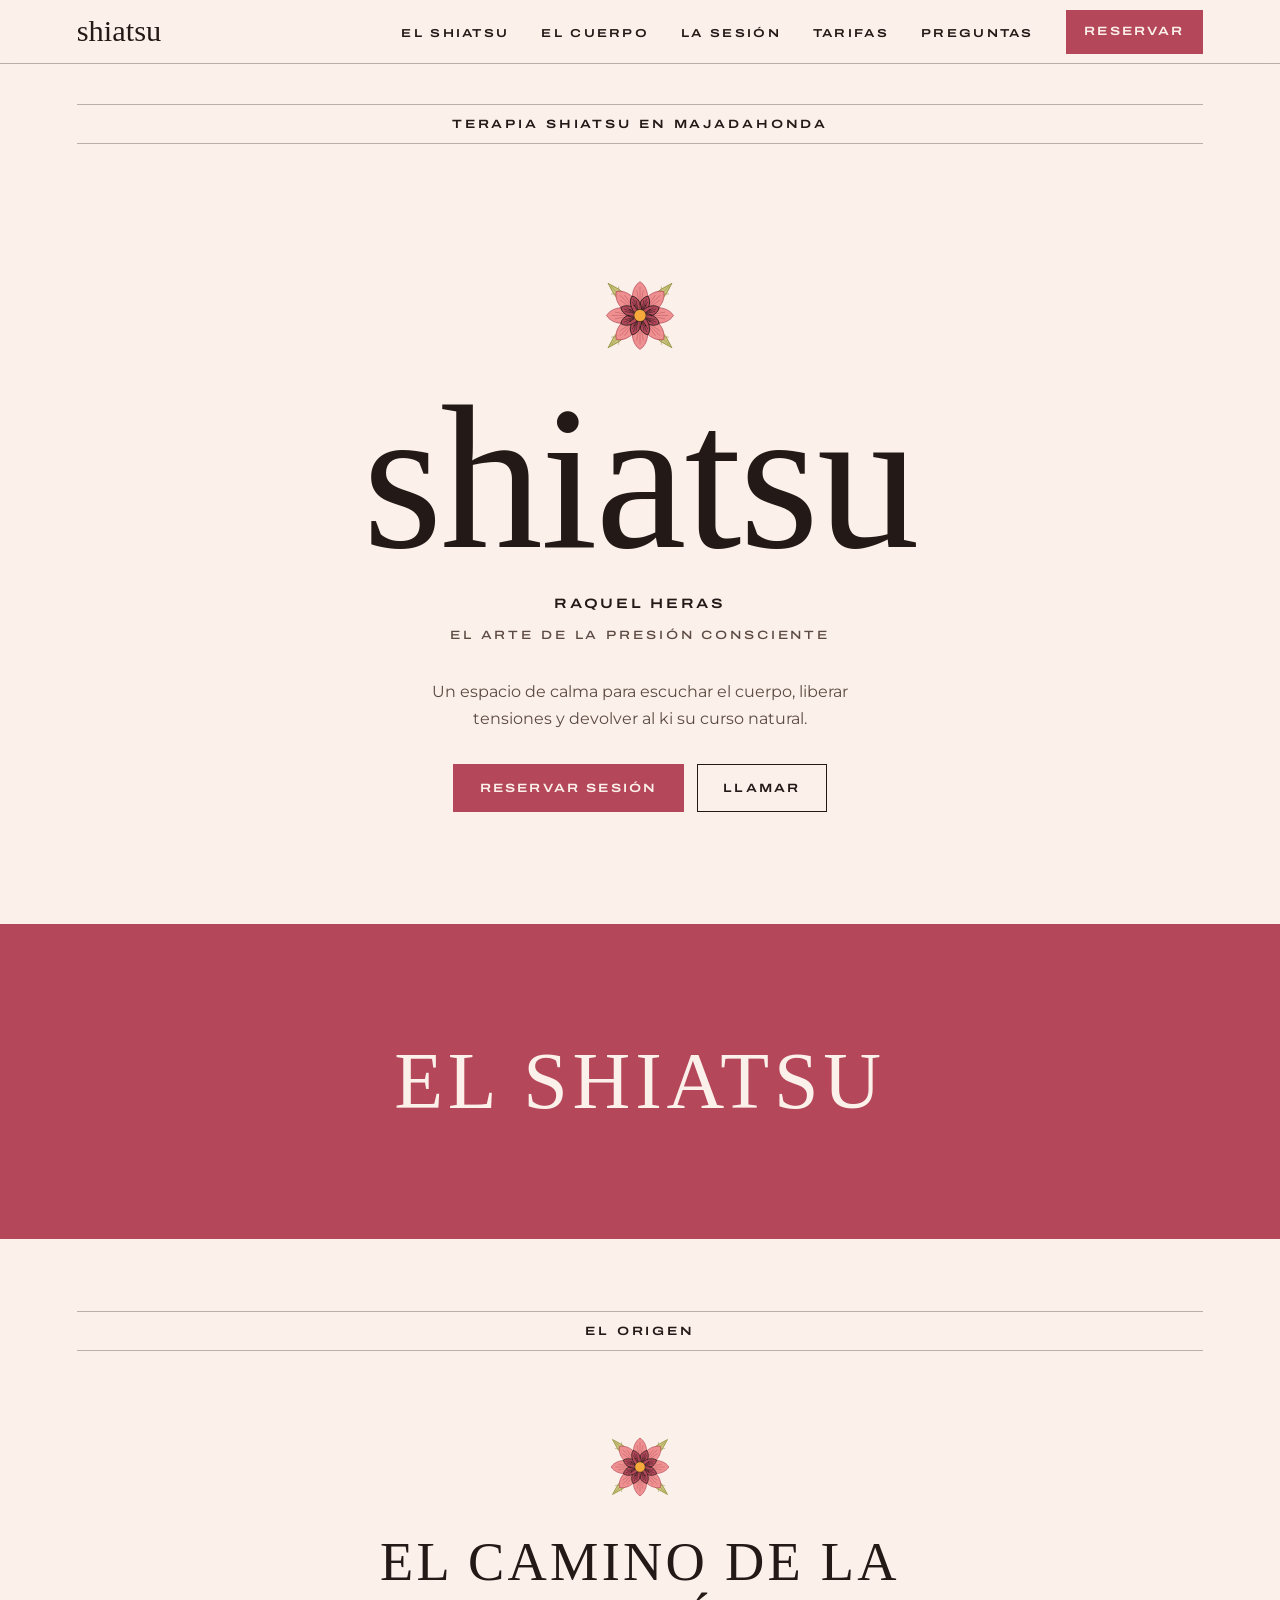
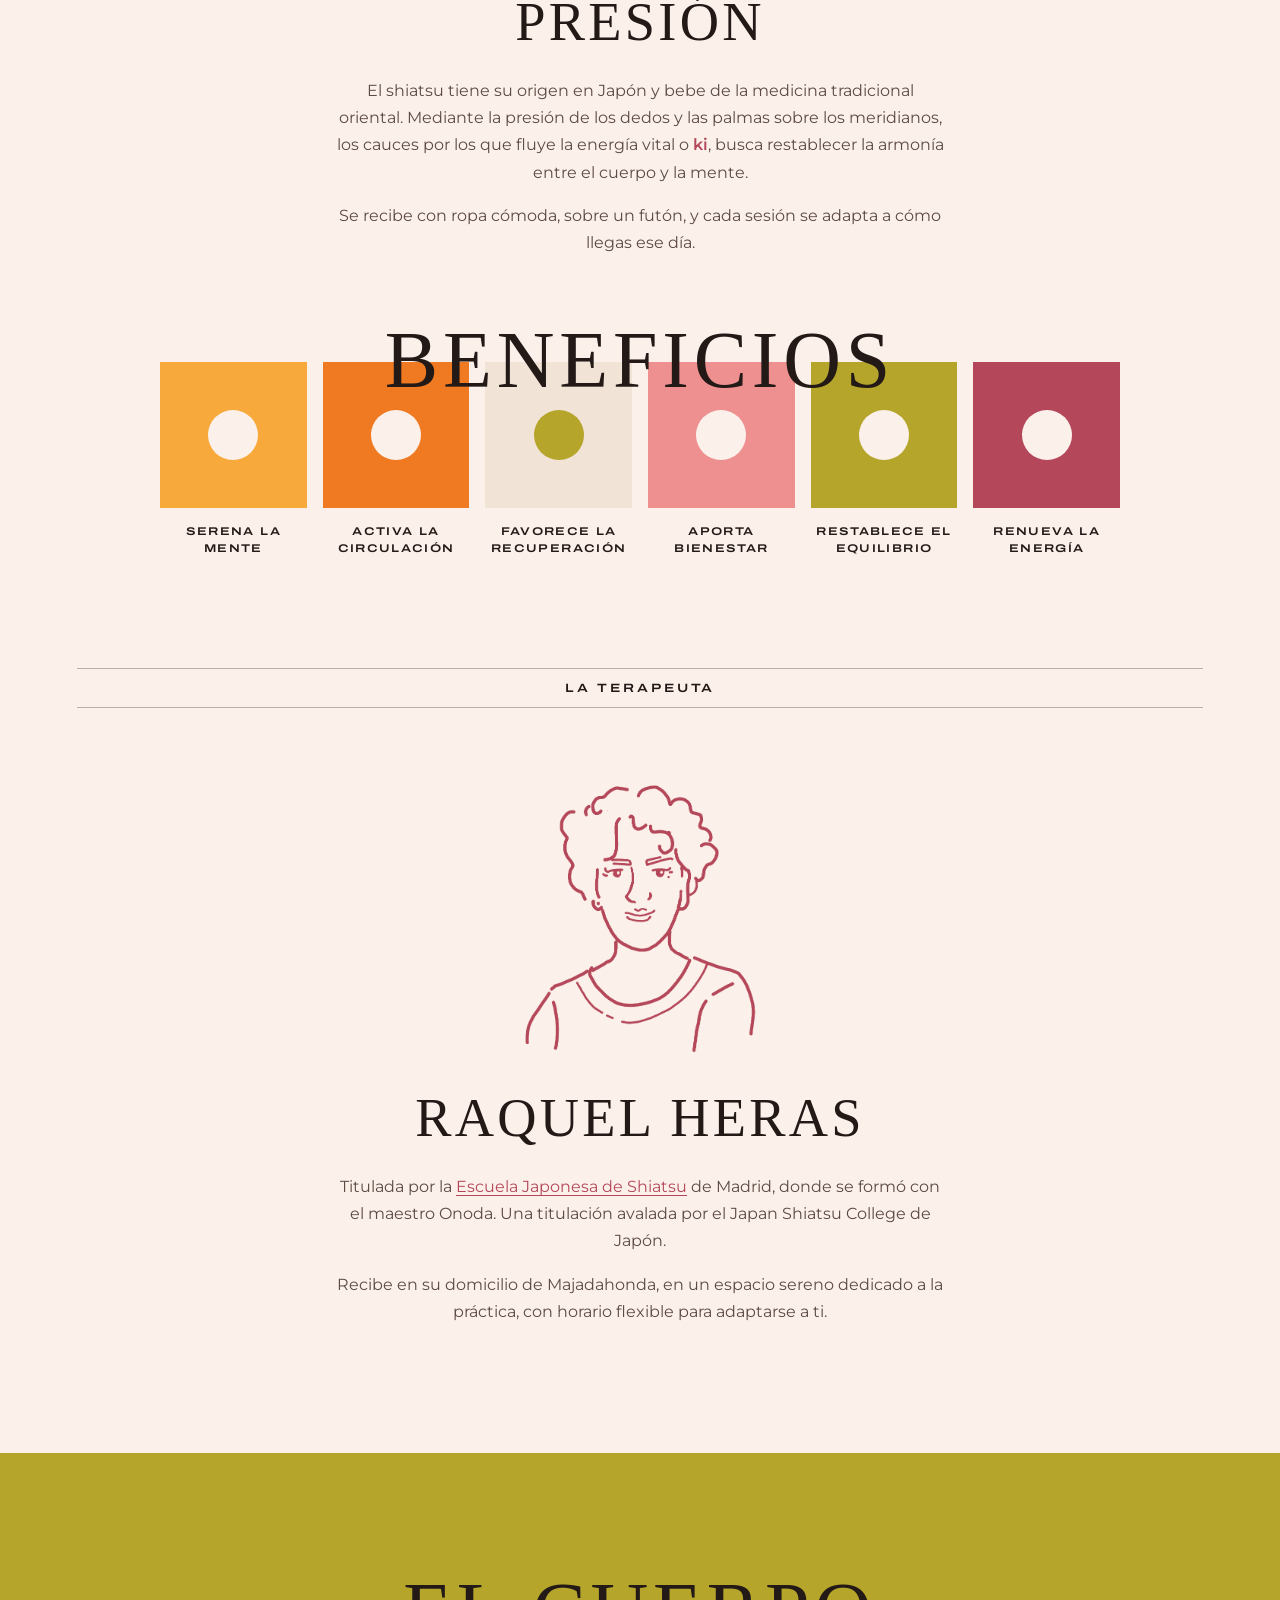
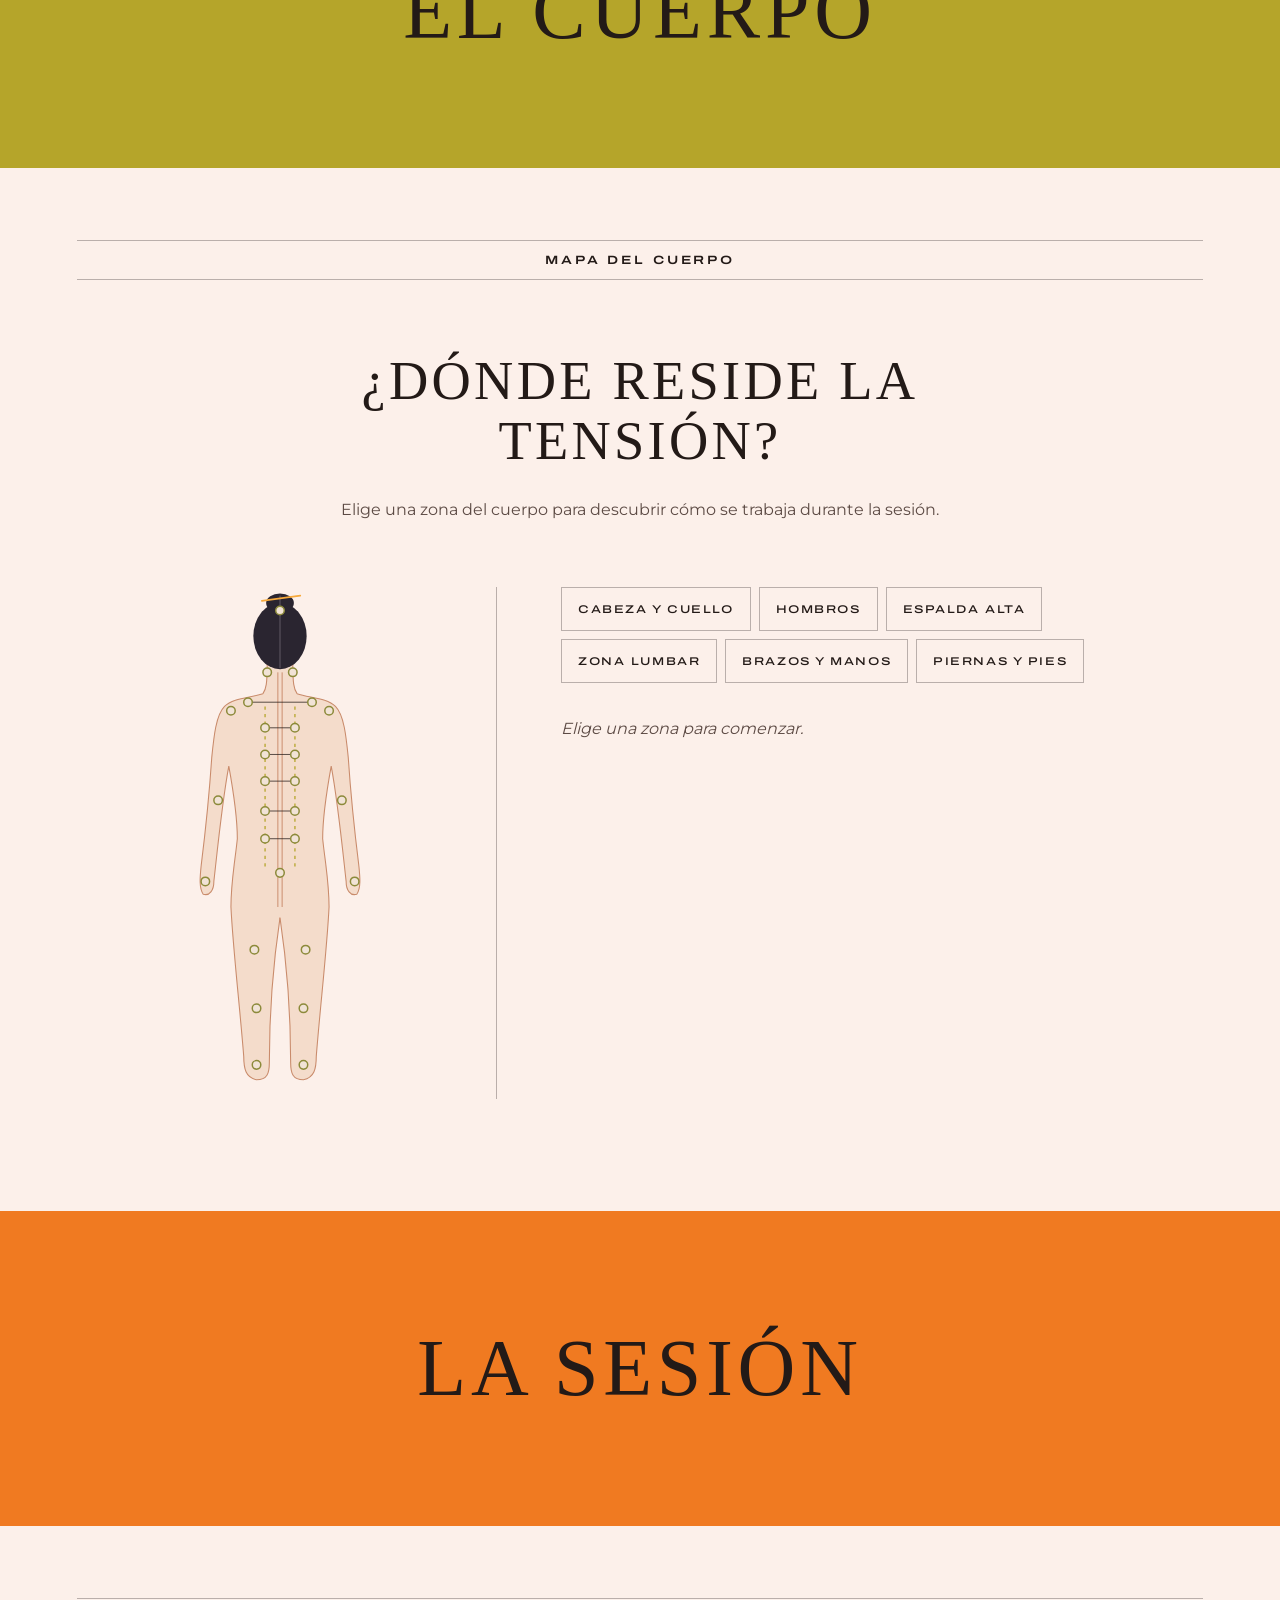
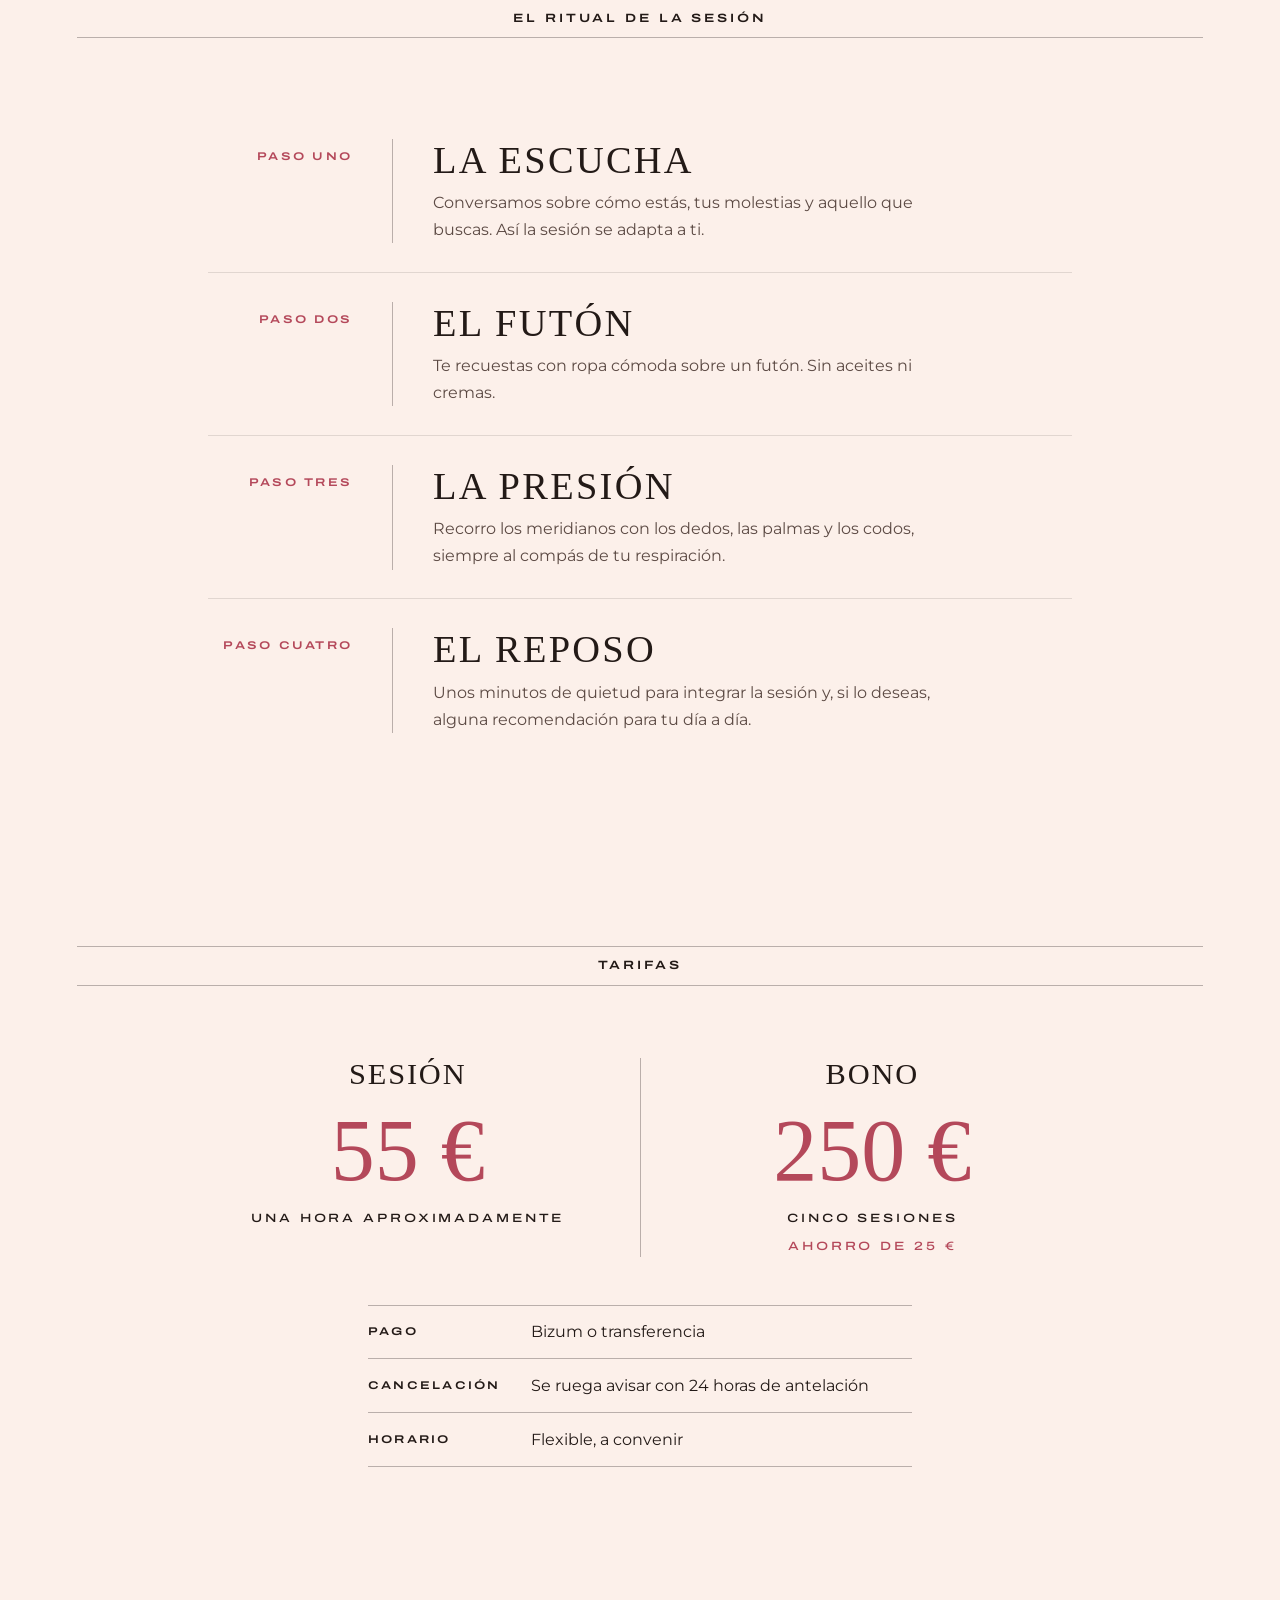
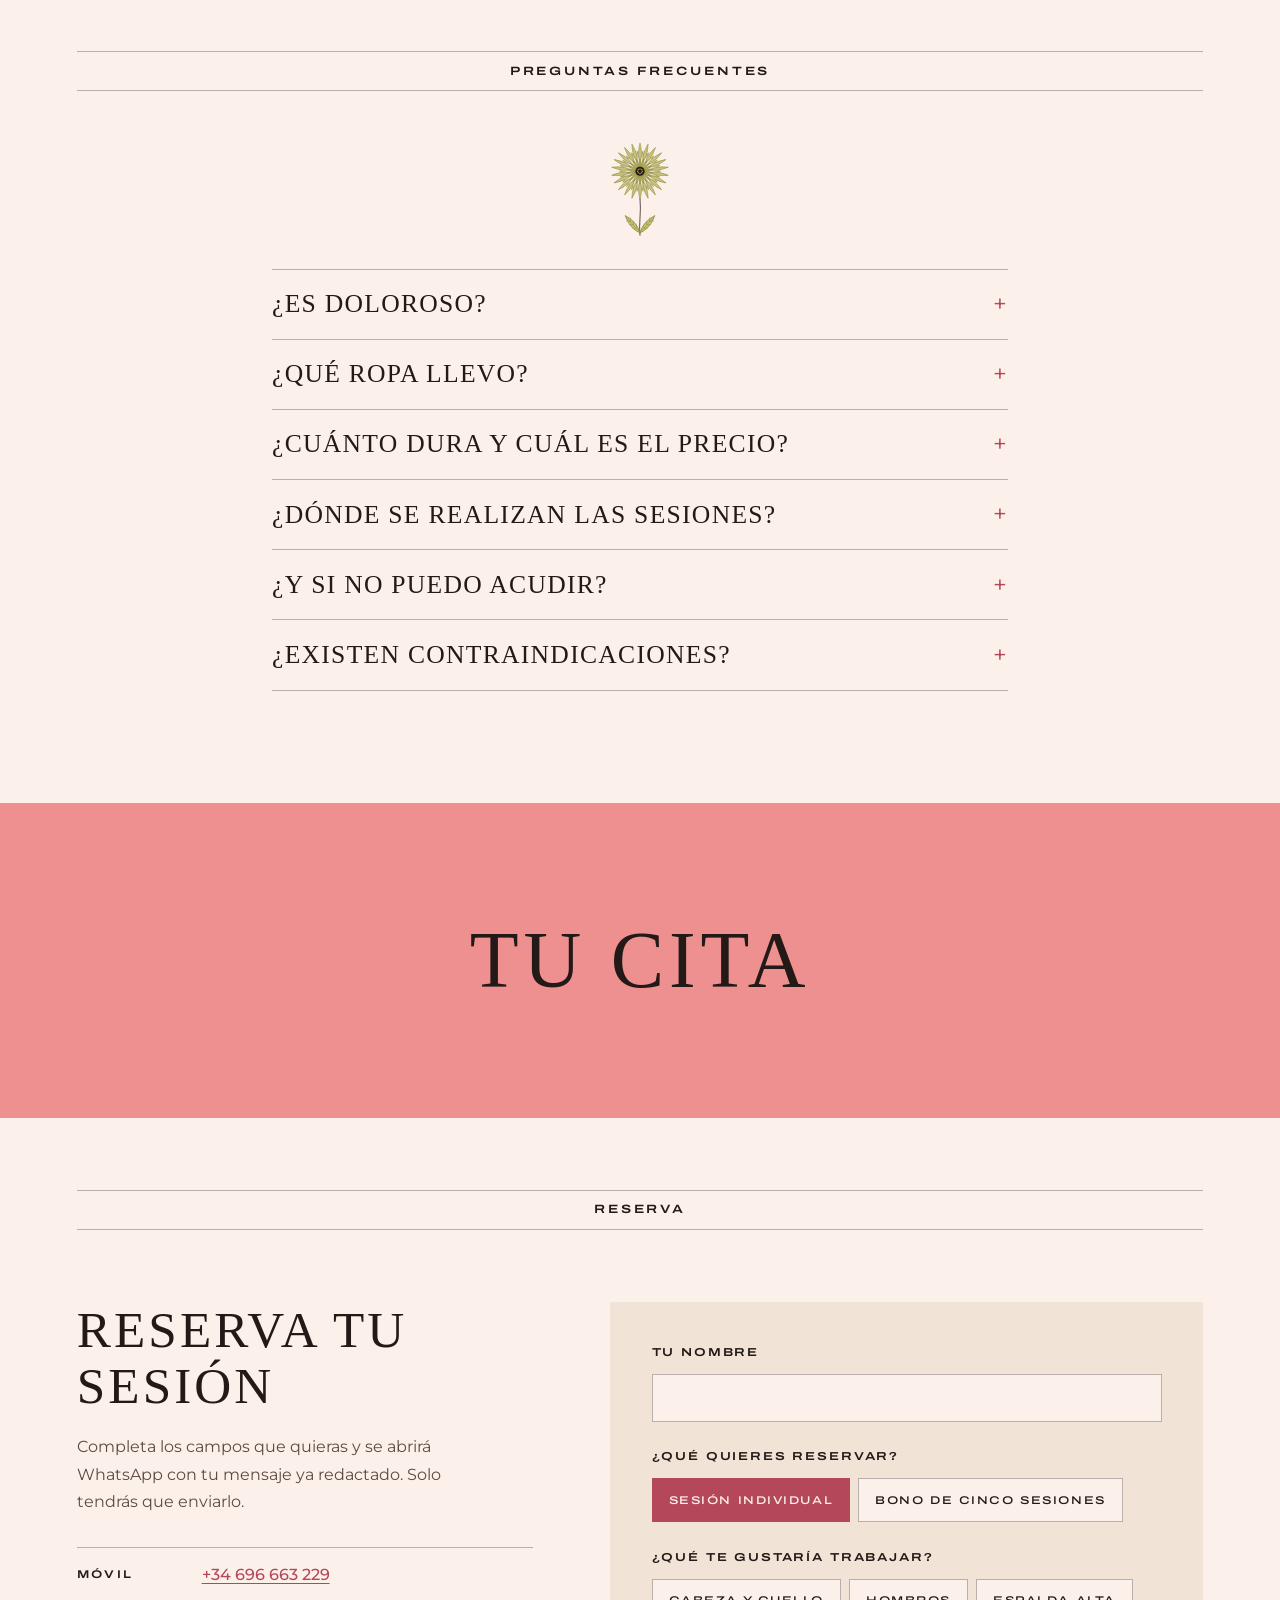
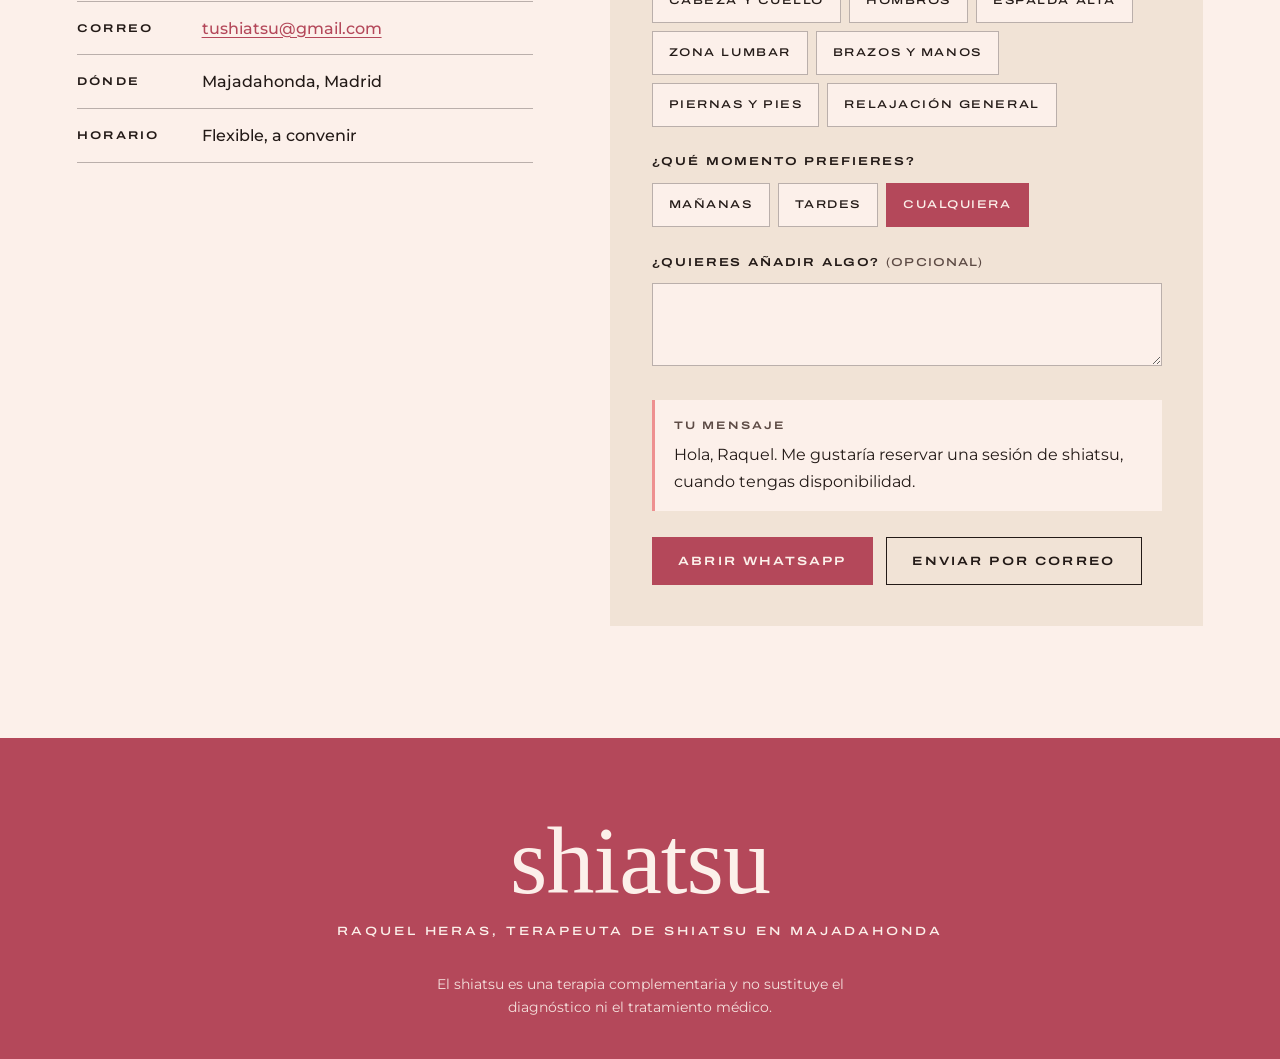
==== index.html @ 9727ee5f "Replace portrait with the new hand-drawn version Co-Authored-By: Claude Opus 5.5 <noreply@anthropic." ====
<!doctype html>
<html lang="es">
<head>
  <meta charset="utf-8">
  <meta name="viewport" content="width=device-width, initial-scale=1">
  <title>Shiatsu en Majadahonda | Raquel Heras</title>
  <meta name="description" content="Sesiones de shiatsu en Majadahonda (Madrid) con Raquel Heras. Reduce el estrés, mejora la circulación y recupera el equilibrio. Pide cita por WhatsApp.">
  <meta name="theme-color" content="#FCF0EA">
  <meta name="color-scheme" content="light only">
  <meta name="supported-color-schemes" content="light">
  <link rel="preload" href="assets/fonts/italiana-400.woff2" as="font" type="font/woff2" crossorigin>
  <meta property="og:type" content="website">
  <meta property="og:locale" content="es_ES">
  <meta property="og:site_name" content="Shiatsu Raquel Heras">
  <meta property="og:title" content="Shiatsu en Majadahonda | Raquel Heras">
  <meta property="og:description" content="Un espacio de calma para escuchar el cuerpo y liberar tensiones. Reserva tu sesión de shiatsu en Majadahonda.">
  <meta property="og:url" content="https://silkeht.github.io/Shiatsu/">
  <meta property="og:image" content="https://silkeht.github.io/Shiatsu/assets/preview.jpg?v=2">
  <meta property="og:image:width" content="1200">
  <meta property="og:image:height" content="630">
  <meta property="og:image:alt" content="Shiatsu, Raquel Heras. Terapia shiatsu en Majadahonda">
  <meta name="twitter:card" content="summary_large_image">
  <link rel="icon" href="assets/favicon.svg" type="image/svg+xml">
  <link rel="stylesheet" href="styles.css">
  <script type="application/ld+json">
  {
    "@context": "https://schema.org",
    "@type": "HealthAndBeautyBusiness",
    "name": "Shiatsu Raquel Heras",
    "description": "Sesiones de shiatsu en Majadahonda con Raquel Heras, titulada por la Escuela Japonesa de Shiatsu de Madrid, con titulación avalada por el Japan Shiatsu College.",
    "url": "https://silkeht.github.io/Shiatsu/",
    "image": "https://silkeht.github.io/Shiatsu/assets/preview.jpg",
    "telephone": "+34696663229",
    "email": "tushiatsu@gmail.com",
    "address": { "@type": "PostalAddress", "addressLocality": "Majadahonda", "addressRegion": "Madrid", "addressCountry": "ES" },
    "priceRange": "55 €",
    "paymentAccepted": "Bizum, transferencia",
    "makesOffer": [
      { "@type": "Offer", "name": "Sesión individual de shiatsu", "price": "55", "priceCurrency": "EUR" },
      { "@type": "Offer", "name": "Bono de cinco sesiones de shiatsu", "price": "250", "priceCurrency": "EUR" }
    ]
  }
  </script>
</head>
<body>
  <a class="skip" href="#contenido">Saltar al contenido</a>

  <header class="site-header">
    <a class="logo" href="#inicio">shiatsu</a>
    <nav aria-label="Principal">
      <ul>
        <li><a href="#que-es">El shiatsu</a></li>
        <li><a href="#mapa">El cuerpo</a></li>
        <li><a href="#sesion">La sesión</a></li>
        <li><a href="#tarifas">Tarifas</a></li>
        <li><a href="#preguntas">Preguntas</a></li>
      </ul>
    </nav>
    <a class="btn btn-small" href="#cita">Reservar</a>
  </header>

  <main id="contenido">

    <!-- Portada: como la lámina de logotipo -->
    <section class="panel hero" id="inicio" aria-labelledby="titulo">
      <p class="band">Terapia shiatsu en Majadahonda</p>
      <div class="hero-row">
        <div class="hero-mark">
          <img class="hero-flor" src="assets/botanica-flor.svg" width="140" height="140" alt="">
          <h1 id="titulo" class="wordmark">shiatsu</h1>
          <p class="wide">Raquel Heras</p>
          <p class="wide wide-sm">El arte de la presión consciente</p>
          <p class="hero-lead">Un espacio de calma para escuchar el cuerpo, liberar tensiones y devolver al ki su curso natural.</p>
          <div class="actions">
            <a class="btn" href="#cita">Reservar sesión</a>
            <a class="btn btn-ghost" href="tel:+34696663229">Llamar</a>
          </div>
        </div>
      </div>
    </section>

    <!-- Parte uno -->
    <section class="divider divider-rosa" aria-hidden="true">
      <p class="divider-title">El shiatsu</p>
    </section>

    <section class="panel" id="que-es" aria-labelledby="que-es-titulo">
      <p class="band">El origen</p>
      <div class="center-copy">
        <img class="ornamento" src="assets/botanica-flor.svg" width="140" height="140" alt="">
        <h2 id="que-es-titulo" class="caps">El camino de la presión</h2>
        <p>El shiatsu tiene su origen en Japón y bebe de la medicina tradicional oriental. Mediante la presión de los dedos y las palmas sobre los meridianos, los cauces por los que fluye la energía vital o <em>ki</em>, busca restablecer la armonía entre el cuerpo y la mente.</p>
        <p>Se recibe con ropa cómoda, sobre un futón, y cada sesión se adapta a cómo llegas ese día.</p>
      </div>

      <div class="combos">
        <h3 class="combos-title caps">Beneficios</h3>
        <ul class="swatches">
          <li><span class="sw sw-ambar" aria-hidden="true"></span>Serena la mente</li>
          <li><span class="sw sw-naranja" aria-hidden="true"></span>Activa la circulación</li>
          <li><span class="sw sw-crema" aria-hidden="true"></span>Favorece la recuperación</li>
          <li><span class="sw sw-salmon" aria-hidden="true"></span>Aporta bienestar</li>
          <li><span class="sw sw-oliva" aria-hidden="true"></span>Restablece el equilibrio</li>
          <li><span class="sw sw-rosa" aria-hidden="true"></span>Renueva la energía</li>
        </ul>
      </div>
    </section>

    <section class="panel terapeuta" id="terapeuta" aria-labelledby="terapeuta-titulo">
      <p class="band">La terapeuta</p>
      <div class="center-copy">
        <img class="retrato" src="assets/raquel.png?v=2" width="631" height="728" alt="Retrato a línea de Raquel Heras" loading="lazy">
        <h2 id="terapeuta-titulo" class="caps">Raquel Heras</h2>
        <p>Titulada por la <a href="https://shiatsudo.com" target="_blank" rel="noopener">Escuela Japonesa de Shiatsu</a> de Madrid, donde se formó con el maestro Onoda. Una titulación avalada por el Japan Shiatsu College de Japón.</p>
        <p>Recibe en su domicilio de Majadahonda, en un espacio sereno dedicado a la práctica, con horario flexible para adaptarse a ti.</p>
      </div>
    </section>

    <!-- Parte dos -->
    <section class="divider divider-oliva" aria-hidden="true">
      <p class="divider-title">El cuerpo</p>
    </section>

    <section class="panel" id="mapa" aria-labelledby="mapa-titulo">
      <p class="band">Mapa del cuerpo</p>
      <div class="center-copy">
        <h2 id="mapa-titulo" class="caps">¿Dónde reside la tensión?</h2>
        <p>Elige una zona del cuerpo para descubrir cómo se trabaja durante la sesión.</p>
      </div>

      <div class="map-body">
        <svg class="figure" viewBox="0 0 240 480" role="img" aria-labelledby="fig-title">
          <title id="fig-title">Figura humana de espaldas con los puntos de presión del shiatsu</title>
          <g class="silhouette">
            <path id="half" d="M120,310 C114,350 110,400 110,446 C110,456 108,462 98,462 C88,460 86,452 86,440 C82,390 76,340 74,300 C74,276 78,256 80,236 C80,214 76,190 72,168 C66,200 62,240 58,276 C58,284 54,290 48,288 C44,282 45,272 46,262 C50,230 54,190 56,160 C58,140 60,120 68,112 C76,104 92,104 104,100 C107,96 108,90 108,72 L120,72"/>
            <use href="#half" transform="translate(240 0) scale(-1 1)"/>
          </g>
          <g class="cabello">
            <ellipse cx="120" cy="46" rx="25" ry="31"/>
            <ellipse cx="120" cy="15" rx="13" ry="9"/>
            <path class="raya" d="M120,8 V76"/>
            <path class="horquilla" d="M103,13 L139,8"/>
          </g>
          <path class="meridian" d="M106,112 V262 M134,112 V262"/>
          <path class="columna" d="M118,80 V300 M122,80 V300"/>
          <path class="conectores" d="M106,132 H134 M106,157 H134 M106,182 H134 M106,210 H134 M106,236 H134 M90,108 H150"/>

          <g class="zone" data-zone="cabeza"><rect x="80" y="8" width="80" height="88" rx="30"/>
            <circle cx="120" cy="22" r="4"/><circle cx="108" cy="80" r="4"/><circle cx="132" cy="80" r="4"/></g>
          <g class="zone" data-zone="hombros"><rect x="62" y="97" width="116" height="24" rx="10"/>
            <circle cx="90" cy="108" r="4"/><circle cx="150" cy="108" r="4"/><circle cx="74" cy="116" r="4"/><circle cx="166" cy="116" r="4"/></g>
          <g class="zone" data-zone="espalda"><rect x="82" y="122" width="76" height="72" rx="10"/>
            <circle cx="106" cy="132" r="4"/><circle cx="134" cy="132" r="4"/><circle cx="106" cy="157" r="4"/><circle cx="134" cy="157" r="4"/><circle cx="106" cy="182" r="4"/><circle cx="134" cy="182" r="4"/></g>
          <g class="zone" data-zone="lumbar"><rect x="80" y="196" width="80" height="88" rx="14"/>
            <circle cx="106" cy="210" r="4"/><circle cx="134" cy="210" r="4"/><circle cx="106" cy="236" r="4"/><circle cx="134" cy="236" r="4"/><circle cx="120" cy="268" r="4"/></g>
          <g class="zone" data-zone="brazos"><rect x="40" y="140" width="34" height="152" rx="14"/><rect x="166" y="140" width="34" height="152" rx="14"/>
            <circle cx="62" cy="200" r="4"/><circle cx="178" cy="200" r="4"/><circle cx="50" cy="276" r="4"/><circle cx="190" cy="276" r="4"/></g>
          <g class="zone" data-zone="piernas"><rect x="72" y="290" width="96" height="178" rx="14"/>
            <circle cx="96" cy="340" r="4"/><circle cx="144" cy="340" r="4"/><circle cx="98" cy="395" r="4"/><circle cx="142" cy="395" r="4"/><circle cx="98" cy="448" r="4"/><circle cx="142" cy="448" r="4"/></g>
        </svg>

        <div class="map-panel">
          <div class="zone-list" role="group" aria-label="Zonas del cuerpo">
            <button type="button" data-zone="cabeza" aria-pressed="false">Cabeza y cuello</button>
            <button type="button" data-zone="hombros" aria-pressed="false">Hombros</button>
            <button type="button" data-zone="espalda" aria-pressed="false">Espalda alta</button>
            <button type="button" data-zone="lumbar" aria-pressed="false">Zona lumbar</button>
            <button type="button" data-zone="brazos" aria-pressed="false">Brazos y manos</button>
            <button type="button" data-zone="piernas" aria-pressed="false">Piernas y pies</button>
          </div>
          <div class="zone-info" aria-live="polite">
            <p class="zone-empty">Elige una zona para comenzar.</p>
          </div>
        </div>
      </div>
    </section>

    <!-- Parte tres -->
    <section class="divider divider-naranja" aria-hidden="true">
      <p class="divider-title">La sesión</p>
    </section>

    <section class="panel" id="sesion" aria-labelledby="sesion-titulo">
      <p class="band" id="sesion-titulo">El ritual de la sesión</p>
      <ol class="steps">
        <li>
          <p class="step-label">Paso uno</p>
          <div><h3 class="caps">La escucha</h3>
          <p>Conversamos sobre cómo estás, tus molestias y aquello que buscas. Así la sesión se adapta a ti.</p></div>
        </li>
        <li>
          <p class="step-label">Paso dos</p>
          <div><h3 class="caps">El futón</h3>
          <p>Te recuestas con ropa cómoda sobre un futón. Sin aceites ni cremas.</p></div>
        </li>
        <li>
          <p class="step-label">Paso tres</p>
          <div><h3 class="caps">La presión</h3>
          <p>Recorro los meridianos con los dedos, las palmas y los codos, siempre al compás de tu respiración.</p></div>
        </li>
        <li>
          <p class="step-label">Paso cuatro</p>
          <div><h3 class="caps">El reposo</h3>
          <p>Unos minutos de quietud para integrar la sesión y, si lo deseas, alguna recomendación para tu día a día.</p></div>
        </li>
      </ol>
    </section>

    <section class="panel" id="tarifas" aria-labelledby="tarifas-titulo">
      <p class="band" id="tarifas-titulo">Tarifas</p>
      <div class="tarifas">
        <div class="tarifa">
          <h3 class="caps">Sesión</h3>
          <p class="precio">55 €</p>
          <p class="wide wide-sm">Una hora aproximadamente</p>
        </div>
        <div class="tarifa">
          <h3 class="caps">Bono</h3>
          <p class="precio">250 €</p>
          <p class="wide wide-sm">Cinco sesiones</p>
          <p class="wide wide-sm ahorro">Ahorro de 25 €</p>
        </div>
      </div>
      <dl class="condiciones">
        <div><dt>Pago</dt><dd>Bizum o transferencia</dd></div>
        <div><dt>Cancelación</dt><dd>Se ruega avisar con 24 horas de antelación</dd></div>
        <div><dt>Horario</dt><dd>Flexible, a convenir</dd></div>
      </dl>
    </section>

    <section class="panel faq" id="preguntas" aria-labelledby="faq-titulo">
      <p class="band" id="faq-titulo">Preguntas frecuentes</p>
      <img class="ornamento ornamento-alto" src="assets/botanica-crisantemo.svg" width="100" height="146" alt="">
      <div class="faq-list">
        <details>
          <summary>¿Es doloroso?</summary>
          <p>No debería serlo. La presión se ajusta a cada persona. Algunas zonas pueden mostrarse más sensibles; basta con decírmelo para adaptar la intensidad.</p>
        </details>
        <details>
          <summary>¿Qué ropa llevo?</summary>
          <p>Ropa cómoda y holgada, preferiblemente de algodón. El shiatsu se recibe vestido.</p>
        </details>
        <details>
          <summary>¿Cuánto dura y cuál es el precio?</summary>
          <p>Cada sesión dura aproximadamente una hora y cuesta 55 €. El bono de cinco sesiones cuesta 250 €. El pago se realiza por Bizum o transferencia.</p>
        </details>
        <details>
          <summary>¿Dónde se realizan las sesiones?</summary>
          <p>En mi domicilio de Majadahonda, en un espacio tranquilo preparado para la práctica. Te facilitaré la dirección exacta al confirmar tu cita.</p>
        </details>
        <details>
          <summary>¿Y si no puedo acudir?</summary>
          <p>Te agradezco que me avises con al menos 24 horas de antelación para poder ofrecer el hueco a otra persona.</p>
        </details>
        <details>
          <summary>¿Existen contraindicaciones?</summary>
          <p>Si estás embarazada, tienes fiebre, una lesión reciente o una enfermedad en tratamiento, coméntamelo antes de la sesión. El shiatsu acompaña, pero no sustituye la atención médica.</p>
        </details>
      </div>
    </section>

    <!-- Parte cuatro -->
    <section class="divider divider-salmon" aria-hidden="true">
      <p class="divider-title">Tu cita</p>
    </section>

    <section class="panel" id="cita" aria-labelledby="cita-titulo">
      <p class="band">Reserva</p>
      <div class="booking">
        <div class="booking-intro">
          <h2 id="cita-titulo" class="caps">Reserva tu sesión</h2>
          <p>Completa los campos que quieras y se abrirá WhatsApp con tu mensaje ya redactado. Solo tendrás que enviarlo.</p>
          <dl class="contact">
            <div><dt>Móvil</dt><dd><a href="tel:+34696663229">+34 696 663 229</a></dd></div>
            <div><dt>Correo</dt><dd><a href="mailto:tushiatsu@gmail.com">tushiatsu@gmail.com</a></dd></div>
            <div><dt>Dónde</dt><dd>Majadahonda, Madrid</dd></div>
            <div><dt>Horario</dt><dd>Flexible, a convenir</dd></div>
          </dl>
        </div>

        <form class="booking-form" id="form-cita" novalidate>
          <div class="field">
            <label for="nombre">Tu nombre</label>
            <input id="nombre" name="nombre" type="text" autocomplete="given-name">
          </div>

          <fieldset class="field">
            <legend>¿Qué quieres reservar?</legend>
            <div class="chips">
              <label><input type="radio" name="tipo" value="una sesión de shiatsu" checked><span>Sesión individual</span></label>
              <label><input type="radio" name="tipo" value="el bono de cinco sesiones de shiatsu"><span>Bono de cinco sesiones</span></label>
            </div>
          </fieldset>

          <fieldset class="field">
            <legend>¿Qué te gustaría trabajar?</legend>
            <div class="chips">
              <label><input type="checkbox" name="zona" value="cabeza y cuello"><span>Cabeza y cuello</span></label>
              <label><input type="checkbox" name="zona" value="hombros"><span>Hombros</span></label>
              <label><input type="checkbox" name="zona" value="espalda alta"><span>Espalda alta</span></label>
              <label><input type="checkbox" name="zona" value="zona lumbar"><span>Zona lumbar</span></label>
              <label><input type="checkbox" name="zona" value="brazos y manos"><span>Brazos y manos</span></label>
              <label><input type="checkbox" name="zona" value="piernas y pies"><span>Piernas y pies</span></label>
              <label><input type="checkbox" name="zona" value="relajación general"><span>Relajación general</span></label>
            </div>
          </fieldset>

          <fieldset class="field">
            <legend>¿Qué momento prefieres?</legend>
            <div class="chips">
              <label><input type="radio" name="horario" value="por las mañanas"><span>Mañanas</span></label>
              <label><input type="radio" name="horario" value="por las tardes"><span>Tardes</span></label>
              <label><input type="radio" name="horario" value="cuando haya hueco" checked><span>Cualquiera</span></label>
            </div>
          </fieldset>

          <div class="field">
            <label for="nota">¿Quieres añadir algo? <span class="optional">(opcional)</span></label>
            <textarea id="nota" name="nota" rows="3"></textarea>
          </div>

          <div class="preview">
            <p class="preview-label">Tu mensaje</p>
            <p class="preview-text" id="preview" aria-live="polite"></p>
          </div>

          <div class="actions">
            <a class="btn" id="enviar-wa" href="https://wa.me/34696663229" target="_blank" rel="noopener">Abrir WhatsApp</a>
            <a class="btn btn-ghost" id="enviar-mail" href="mailto:tushiatsu@gmail.com">Enviar por correo</a>
          </div>
        </form>
      </div>
    </section>
  </main>

  <footer class="site-footer">
    <p class="wordmark wordmark-sm">shiatsu</p>
    <p class="wide wide-sm">Raquel Heras, terapeuta de shiatsu en Majadahonda</p>
    <p class="disclaimer">El shiatsu es una terapia complementaria y no sustituye el diagnóstico ni el tratamiento médico.</p>
  </footer>

  <script src="script.js"></script>
</body>
</html>
---- styles.css ----
/* Fuentes alojadas en la web (subconjunto latino) */
@font-face {
  font-family: 'Archivo';
  font-style: normal;
  font-weight: 500;
  font-stretch: 125%;
  font-display: swap;
  src: url("assets/fonts/archivo-500.woff2") format('woff2');
  unicode-range: U+0000-00FF, U+0131, U+0152-0153, U+02BB-02BC, U+02C6, U+02DA, U+02DC, U+0304, U+0308, U+0329, U+2000-206F, U+20AC, U+2122, U+2191, U+2193, U+2212, U+2215, U+FEFF, U+FFFD;
}
@font-face {
  font-family: 'Archivo';
  font-style: normal;
  font-weight: 600;
  font-stretch: 125%;
  font-display: swap;
  src: url("assets/fonts/archivo-500.woff2") format('woff2');
  unicode-range: U+0000-00FF, U+0131, U+0152-0153, U+02BB-02BC, U+02C6, U+02DA, U+02DC, U+0304, U+0308, U+0329, U+2000-206F, U+20AC, U+2122, U+2191, U+2193, U+2212, U+2215, U+FEFF, U+FFFD;
}
@font-face {
  font-family: 'Italiana';
  font-style: normal;
  font-weight: 400;
  font-display: swap;
  src: url("assets/fonts/italiana-400.woff2") format('woff2');
  unicode-range: U+0000-00FF, U+0131, U+0152-0153, U+02BB-02BC, U+02C6, U+02DA, U+02DC, U+0304, U+0308, U+0329, U+2000-206F, U+20AC, U+2122, U+2191, U+2193, U+2212, U+2215, U+FEFF, U+FFFD;
}
@font-face {
  font-family: 'Montserrat';
  font-style: normal;
  font-weight: 400;
  font-display: swap;
  src: url("assets/fonts/montserrat-400.woff2") format('woff2');
  unicode-range: U+0000-00FF, U+0131, U+0152-0153, U+02BB-02BC, U+02C6, U+02DA, U+02DC, U+0304, U+0308, U+0329, U+2000-206F, U+20AC, U+2122, U+2191, U+2193, U+2212, U+2215, U+FEFF, U+FFFD;
}
@font-face {
  font-family: 'Montserrat';
  font-style: normal;
  font-weight: 500;
  font-display: swap;
  src: url("assets/fonts/montserrat-400.woff2") format('woff2');
  unicode-range: U+0000-00FF, U+0131, U+0152-0153, U+02BB-02BC, U+02C6, U+02DA, U+02DC, U+0304, U+0308, U+0329, U+2000-206F, U+20AC, U+2122, U+2191, U+2193, U+2212, U+2215, U+FEFF, U+FFFD;
}
@font-face {
  font-family: 'Montserrat';
  font-style: normal;
  font-weight: 600;
  font-display: swap;
  src: url("assets/fonts/montserrat-400.woff2") format('woff2');
  unicode-range: U+0000-00FF, U+0131, U+0152-0153, U+02BB-02BC, U+02C6, U+02DA, U+02DC, U+0304, U+0308, U+0329, U+2000-206F, U+20AC, U+2122, U+2191, U+2193, U+2212, U+2215, U+FEFF, U+FFFD;
}

/* Estética de guía de marca: crema rosado, bloques de color a sangre,
   mayúsculas finas y etiquetas anchas entre filetes. */
:root {
  color-scheme: light only;
  --crema: #FCF0EA;
  --beige: #F1E3D6;
  --tinta: #231A17;
  --tinta-suave: #5C4A44;
  --rosa: #B4485A;       /* frambuesa */
  --oliva: #B5A52A;
  --naranja: #F07A21;
  --ambar: #F7A93B;
  --salmon: #EE9090;
  --filete: rgba(35, 26, 23, .3);

  --display: "Italiana", "Didot", "Bodoni 72", serif;
  --ancha: "Archivo", "Helvetica Neue", Arial, sans-serif;
  --texto: "Montserrat", "Helvetica Neue", Arial, sans-serif;

  --pad: clamp(1rem, 6vw, 6rem);
}

*, *::before, *::after { box-sizing: border-box; }
html { -webkit-text-size-adjust: 100%; text-size-adjust: 100%; scroll-behavior: smooth; scroll-padding-top: 4.5rem; }
@media (prefers-reduced-motion: reduce) { html { scroll-behavior: auto; } }

body {
  margin: 0; background: var(--crema); color: var(--tinta);
  font-family: var(--texto); font-size: 1rem; line-height: 1.7;
  -webkit-font-smoothing: antialiased;
}
img { max-width: 100%; height: auto; display: block; }
a { color: var(--rosa); text-underline-offset: .2em; }
:focus-visible { outline: 2px solid var(--rosa); outline-offset: 3px; }
p { margin: 0 0 1em; }
h1, h2, h3 { margin: 0; font-weight: 400; }

.skip { position: absolute; left: -999px; top: .5rem; background: var(--rosa); color: var(--crema); padding: .6rem 1rem; z-index: 10; }
.skip:focus { left: .5rem; }

/* Piezas tipográficas */
.wordmark { font-family: var(--display); font-weight: 400; line-height: .9; letter-spacing: -.01em; }
.caps { font-family: var(--display); text-transform: uppercase; letter-spacing: .06em; line-height: 1.1; }
.wide {
  font-family: var(--ancha); font-stretch: 125%; font-weight: 600;
  text-transform: uppercase; letter-spacing: .2em; font-size: .85rem; margin: 0;
}
.wide-sm { font-size: .75rem; font-weight: 500; letter-spacing: .24em; }

/* Banda de etiqueta entre dobles filetes, como en las láminas */
.band {
  margin: 0 0 clamp(2.5rem, 6vw, 4.5rem);
  padding: .55rem 0;
  border-top: 1px solid var(--filete);
  border-bottom: 1px solid var(--filete);
  text-align: center;
  font-family: var(--ancha); font-stretch: 125%; font-weight: 600;
  text-transform: uppercase; letter-spacing: .24em; font-size: .75rem;
}

/* Botones */
.btn {
  display: inline-flex; align-items: center; justify-content: center;
  min-height: 48px; padding: .7rem 1.6rem;
  background: var(--rosa); color: var(--crema); border: 1px solid var(--rosa);
  font-family: var(--ancha); font-stretch: 125%; font-weight: 600;
  text-transform: uppercase; letter-spacing: .18em; font-size: .75rem;
  text-decoration: none; cursor: pointer;
  transition: background-color .2s ease, color .2s ease, border-color .2s ease;
}
.btn:hover { background: var(--tinta); border-color: var(--tinta); }
.btn-ghost { background: transparent; color: var(--tinta); border-color: var(--tinta); }
.btn-ghost:hover { background: var(--tinta); color: var(--crema); }
.btn-small { min-height: 44px; padding: .5rem 1.1rem; }
.actions { display: flex; flex-wrap: wrap; gap: .8rem; }

/* Cabecera */
.site-header {
  position: sticky; top: 0; z-index: 5;
  display: flex; align-items: center; gap: 2rem;
  padding: .6rem var(--pad);
  background: rgba(252, 240, 234, .94);
  backdrop-filter: blur(6px);
  border-bottom: 1px solid var(--filete);
}
.logo { font-family: var(--display); font-size: 1.9rem; line-height: 1; color: var(--tinta); text-decoration: none; }
.site-header nav { margin-left: auto; }
.site-header ul { display: flex; gap: 2rem; list-style: none; margin: 0; padding: 0; }
.site-header nav a {
  color: var(--tinta); text-decoration: none; padding: .6rem 0;
  font-family: var(--ancha); font-stretch: 125%; font-weight: 600;
  text-transform: uppercase; letter-spacing: .2em; font-size: .72rem;
}
.site-header nav a:hover { color: var(--rosa); }
@media (max-width: 820px) {
  .site-header nav { display: none; }
  .site-header .btn-small { margin-left: auto; }
}

/* Paneles crema */
.panel { padding: clamp(2.5rem, 6vw, 4.5rem) var(--pad) clamp(4rem, 9vw, 7rem); max-width: 84rem; margin: 0 auto; }
.center-copy { max-width: 38rem; margin: 0 auto clamp(2.5rem, 6vw, 4rem); text-align: center; }
.center-copy h2 { font-size: clamp(2rem, 4.6vw, 3.4rem); margin-bottom: 1.5rem; }
.center-copy p { color: var(--tinta-suave); }
.center-copy em { font-style: normal; font-weight: 600; color: var(--rosa); }

/* Portada */
.hero { padding-top: clamp(1.5rem, 4vw, 2.5rem); }
.hero-mark { text-align: center; padding-top: clamp(1rem, 4vw, 3rem); }
.hero-flor { width: clamp(5rem, 8vw, 6.5rem); height: auto; margin: 0 auto 1.2rem; }
.hero-mark .wordmark { font-size: clamp(5.5rem, 16vw, 13rem); color: var(--tinta); }
.hero-mark .wide { margin-top: 1.4rem; }
.hero-mark .wide-sm { margin-top: .6rem; color: var(--tinta-suave); }
.hero-lead { max-width: 28rem; margin: 2rem auto; color: var(--tinta-suave); font-size: 1rem; }
.hero-mark .actions { justify-content: center; }

@media (prefers-reduced-motion: no-preference) {
  .hero-mark .wordmark { animation: aparece 1.2s cubic-bezier(.2,.7,.2,1) both; }
  .hero-flor { animation: brota 1.6s .3s ease both; }
  @keyframes aparece { from { opacity: 0; letter-spacing: .12em; } }
  @keyframes brota { from { opacity: 0; } }
}

/* Ornamentos botánicos */
.ornamento { width: 5.5rem; height: auto; margin: 0 auto 1.4rem; }
.ornamento-alto { width: 4.2rem; margin-top: -1.5rem; margin-bottom: 2rem; }

/* Separadores de color a sangre */
.divider {
  min-height: clamp(12rem, 35vh, 20rem);
  display: flex; flex-direction: column; justify-content: center; align-items: center;
  padding: 1.6rem var(--pad); text-align: center;
}
.divider p { margin: 0; }
.divider-title {
  font-family: var(--display); text-transform: uppercase; letter-spacing: .06em;
  font-size: clamp(2.4rem, 7vw, 5rem); line-height: 1;
}
.divider-rosa { background: var(--rosa); color: var(--crema); }
.divider-oliva { background: var(--oliva); color: var(--tinta); }
.divider-naranja { background: var(--naranja); color: var(--tinta); }
.divider-salmon { background: var(--salmon); color: var(--tinta); }

/* Beneficios como la lámina de combinaciones */
.combos { position: relative; max-width: 60rem; margin: 0 auto; padding-top: clamp(1.6rem, 4vw, 2.6rem); }
.combos-title {
  position: absolute; top: 0; left: 0; right: 0; z-index: 1;
  text-align: center; font-size: clamp(2.4rem, 7vw, 5rem); line-height: 1; pointer-events: none;
}
.swatches {
  list-style: none; margin: 0; padding: 0;
  display: grid; grid-template-columns: repeat(6, 1fr); gap: clamp(.5rem, 1.5vw, 1rem);
}
.swatches li {
  font-family: var(--ancha); font-stretch: 125%; font-weight: 600;
  text-transform: uppercase; letter-spacing: .12em; font-size: .7rem; line-height: 1.5;
  text-align: center;
}
.sw { display: grid; place-items: center; aspect-ratio: 1; margin-bottom: .9rem; }
.sw::after { content: ""; width: 34%; aspect-ratio: 1; border-radius: 50%; }
.sw-ambar { background: var(--ambar); }      .sw-ambar::after { background: var(--crema); }
.sw-naranja { background: var(--naranja); }  .sw-naranja::after { background: var(--crema); }
.sw-crema { background: var(--beige); }      .sw-crema::after { background: var(--oliva); }
.sw-salmon { background: var(--salmon); }    .sw-salmon::after { background: var(--crema); }
.sw-oliva { background: var(--oliva); }      .sw-oliva::after { background: var(--crema); }
.sw-rosa { background: var(--rosa); }        .sw-rosa::after { background: var(--crema); }
.swatches { grid-template-columns: repeat(6, minmax(0, 1fr)); }
@media (max-width: 860px) {
  .swatches { grid-template-columns: repeat(3, minmax(0, 1fr)); row-gap: 1.6rem; }
}
@media (max-width: 480px) {
  .swatches { grid-template-columns: repeat(2, minmax(0, 1fr)); }
}

/* Mapa del cuerpo */
.map-body {
  max-width: 64rem; margin: 0 auto;
  display: grid; grid-template-columns: minmax(13rem, 19rem) 1px 1fr; gap: clamp(1.5rem, 5vw, 4rem); align-items: start;
}
.map-body::before { content: ""; grid-column: 2; grid-row: 1; align-self: stretch; background: var(--filete); }
.figure { grid-column: 1; grid-row: 1; width: 100%; height: auto; max-height: 32rem; }
.map-panel { grid-column: 3; grid-row: 1; }
.silhouette path, .silhouette use { fill: #F4DCCB; stroke: #C98B6B; stroke-width: 1; }
.cabello ellipse { fill: #2A2530; }
.cabello .raya { stroke: #6B6470; stroke-width: .8; }
.cabello .horquilla { stroke: var(--ambar); stroke-width: 1.6; stroke-linecap: round; }
.columna { fill: none; stroke: #C98B6B; stroke-width: .9; }
.conectores { fill: none; stroke: var(--tinta); stroke-width: .7; }
.meridian { fill: none; stroke: var(--oliva); stroke-width: 1.2; stroke-dasharray: 3 4; }
.zone { cursor: pointer; }
.zone rect { fill: transparent; transition: fill .25s ease; }
.zone circle { fill: var(--beige); stroke: #8C8A3A; stroke-width: 1.4; transition: fill .25s ease, stroke .25s ease, r .25s ease; }
.zone:hover rect { fill: rgba(238, 144, 144, .3); }
.zone.is-active rect { fill: rgba(238, 144, 144, .55); }
.zone.is-active circle { fill: var(--rosa); stroke: var(--rosa); r: 5.5px; }

.zone-list { display: flex; flex-wrap: wrap; gap: .5rem; margin-bottom: 2rem; }
.zone-list button, .chips span {
  display: inline-flex; align-items: center; min-height: 44px; padding: .45rem 1rem;
  font-family: var(--ancha); font-stretch: 125%; font-weight: 500;
  text-transform: uppercase; letter-spacing: .14em; font-size: .7rem;
  color: var(--tinta); background: transparent; border: 1px solid var(--filete); cursor: pointer;
  transition: background-color .2s ease, color .2s ease, border-color .2s ease;
}
.zone-list button:hover, .chips label:hover span { border-color: var(--tinta); }
.zone-list button[aria-pressed="true"] { background: var(--rosa); color: var(--crema); border-color: var(--rosa); }

.zone-info { min-height: 15rem; max-width: 34rem; }
.zone-empty { color: var(--tinta-suave); font-style: italic; }
.zone-info h3 { font-size: clamp(2rem, 4vw, 3rem); margin-bottom: .6rem; }
.zone-info .ayuda { margin-bottom: 1.4rem; color: var(--rosa); }
.zone-info p { color: var(--tinta-suave); }
@media (prefers-reduced-motion: no-preference) {
  .zone-card { animation: entra .35s ease both; }
  @keyframes entra { from { opacity: 0; transform: translateY(6px); } }
}
@media (max-width: 760px) {
  .map-body { grid-template-columns: 1fr; }
  .map-body::before { display: none; }
  .figure { max-height: 22rem; }
  .map-panel { grid-column: 1; grid-row: 2; }
  .zone-info { min-height: 0; }
}

/* Pasos, como la lámina de jerarquía tipográfica */
.steps { list-style: none; margin: 0 auto; padding: 0; max-width: 54rem; }
.steps li {
  display: grid; grid-template-columns: 9rem 1px 1fr; gap: clamp(1rem, 4vw, 2.5rem);
  padding: 1.8rem 0;
}
.steps li + li { border-top: 1px solid rgba(35, 26, 23, .12); }
.steps li::before { content: ""; grid-column: 2; grid-row: 1; background: var(--filete); }
.step-label {
  grid-column: 1; grid-row: 1; margin: .5rem 0 0; text-align: right;
  font-family: var(--ancha); font-stretch: 125%; font-weight: 600;
  text-transform: uppercase; letter-spacing: .2em; font-size: .7rem; color: var(--rosa);
}
.steps li > div { grid-column: 3; grid-row: 1; }
.steps h3 { font-size: clamp(1.7rem, 3.4vw, 2.4rem); margin-bottom: .5rem; }
.steps li p:not(.step-label) { margin: 0; color: var(--tinta-suave); max-width: 32rem; }
@media (max-width: 560px) {
  .steps li { grid-template-columns: 1fr; gap: .4rem; }
  .steps li::before { display: none; }
  .step-label, .steps li > div { grid-column: 1; grid-row: auto; text-align: left; }
}

/* La terapeuta */
.retrato { display: block; width: min(15rem, 60vw); height: auto; margin: 0 auto 2rem; }
.terapeuta { padding-top: 0; padding-bottom: clamp(2.5rem, 6vw, 4rem); }

/* Tarifas, como la lámina de dos marcas separadas por un filete */
.tarifas {
  display: grid; grid-template-columns: 1fr 1px 1fr; gap: clamp(1.5rem, 5vw, 4rem);
  max-width: 50rem; margin: 0 auto 3rem; text-align: center;
}
.tarifas::before { content: ""; grid-column: 2; grid-row: 1; background: var(--filete); }
.tarifa:first-child { grid-column: 1; grid-row: 1; }
.tarifa:last-child { grid-column: 3; grid-row: 1; }
.tarifa h3 { font-size: clamp(1.4rem, 2.8vw, 1.9rem); }
.precio { font-family: var(--display); font-size: clamp(3.6rem, 9vw, 5.5rem); line-height: 1; margin: 1rem 0 .8rem; color: var(--rosa); }
.condiciones { max-width: 34rem; margin: 0 auto; }
.condiciones div { display: flex; flex-wrap: wrap; gap: .3rem 1.2rem; padding: .8rem 0; border-top: 1px solid var(--filete); }
.condiciones div:last-child { border-bottom: 1px solid var(--filete); }
.condiciones dt {
  min-width: 9rem; font-family: var(--ancha); font-stretch: 125%; font-weight: 600;
  text-transform: uppercase; letter-spacing: .2em; font-size: .7rem; padding-top: .25rem;
}
.condiciones dd { margin: 0; }
.tarifa .ahorro { margin-top: .5rem; color: var(--rosa); }
@media (max-width: 600px) {
  .tarifas { grid-template-columns: 1fr; row-gap: 2.8rem; }
  .tarifas::before { display: none; }
  .tarifa:first-child, .tarifa:last-child { grid-column: 1; grid-row: auto; }
}

/* Preguntas */
.faq-list { max-width: 46rem; margin: 0 auto; }
.faq details { border-bottom: 1px solid var(--filete); }
.faq details:first-child { border-top: 1px solid var(--filete); }
.faq summary {
  list-style: none; cursor: pointer; min-height: 48px;
  display: flex; justify-content: space-between; align-items: center; gap: 1rem;
  padding: 1.2rem 0;
  font-family: var(--display); text-transform: uppercase; letter-spacing: .05em; font-size: clamp(1.25rem, 2.6vw, 1.6rem); line-height: 1.2;
}
.faq summary::-webkit-details-marker { display: none; }
.faq summary::after { content: "+"; font-family: var(--texto); font-weight: 400; font-size: 1.5rem; color: var(--rosa); transition: transform .25s ease; }
.faq details[open] summary::after { transform: rotate(45deg); }
.faq details p { color: var(--tinta-suave); max-width: 36rem; }

/* Cita */
.booking { display: grid; grid-template-columns: 1fr 1.3fr; gap: clamp(2rem, 6vw, 5rem); }
.booking-intro h2 { font-size: clamp(2rem, 4.4vw, 3.2rem); margin-bottom: 1.2rem; }
.booking-intro > p { color: var(--tinta-suave); max-width: 24rem; }
.contact { margin: 2rem 0 0; }
.contact div { display: flex; flex-wrap: wrap; gap: .3rem 1.2rem; padding: .8rem 0; border-top: 1px solid var(--filete); }
.contact div:last-child { border-bottom: 1px solid var(--filete); }
.contact dt {
  min-width: 6.6rem; font-family: var(--ancha); font-stretch: 125%; font-weight: 600;
  text-transform: uppercase; letter-spacing: .2em; font-size: .7rem; padding-top: .25rem;
}
.contact dd { margin: 0; font-weight: 500; }

.booking-form { background: var(--beige); padding: clamp(1.4rem, 4vw, 2.6rem); }
.field { border: 0; margin: 0 0 1.6rem; padding: 0; min-width: 0; }
.field > label, .field legend {
  display: block; padding: 0; margin-bottom: .7rem;
  font-family: var(--ancha); font-stretch: 125%; font-weight: 600;
  text-transform: uppercase; letter-spacing: .16em; font-size: .72rem;
}
.optional { font-weight: 500; letter-spacing: .1em; color: var(--tinta-suave); }
.field input[type="text"], .field textarea {
  width: 100%; min-height: 48px; padding: .75rem 1rem;
  font: 400 1rem var(--texto); color: var(--tinta);
  background: var(--crema); border: 1px solid var(--filete); border-radius: 0;
}
.field textarea { resize: vertical; }
.chips { display: flex; flex-wrap: wrap; gap: .5rem; }
.chips label { position: relative; cursor: pointer; }
.chips input { position: absolute; opacity: 0; inset: 0; margin: 0; cursor: pointer; }
.chips span { background: var(--crema); }
.chips input:checked + span { background: var(--rosa); color: var(--crema); border-color: var(--rosa); }
.chips input:focus-visible + span { outline: 2px solid var(--rosa); outline-offset: 2px; }

.preview { background: var(--crema); padding: 1rem 1.2rem; margin-bottom: 1.6rem; border-left: 3px solid var(--salmon); }
.preview-label {
  margin: 0 0 .4rem; color: var(--tinta-suave);
  font-family: var(--ancha); font-stretch: 125%; font-weight: 600; text-transform: uppercase; letter-spacing: .2em; font-size: .68rem;
}
.preview-text { margin: 0; white-space: pre-line; }
@media (max-width: 860px) { .booking { grid-template-columns: 1fr; } }

/* Pie en frambuesa */
.site-footer {
  background: var(--rosa); color: var(--crema); text-align: center;
  padding: clamp(3rem, 7vw, 5rem) var(--pad) 2.5rem;
}
.wordmark-sm { font-size: clamp(3.5rem, 9vw, 6rem); margin: 0 0 1rem; }
.disclaimer { max-width: 30rem; margin: 2rem auto 0; font-size: .85rem; opacity: .9; }
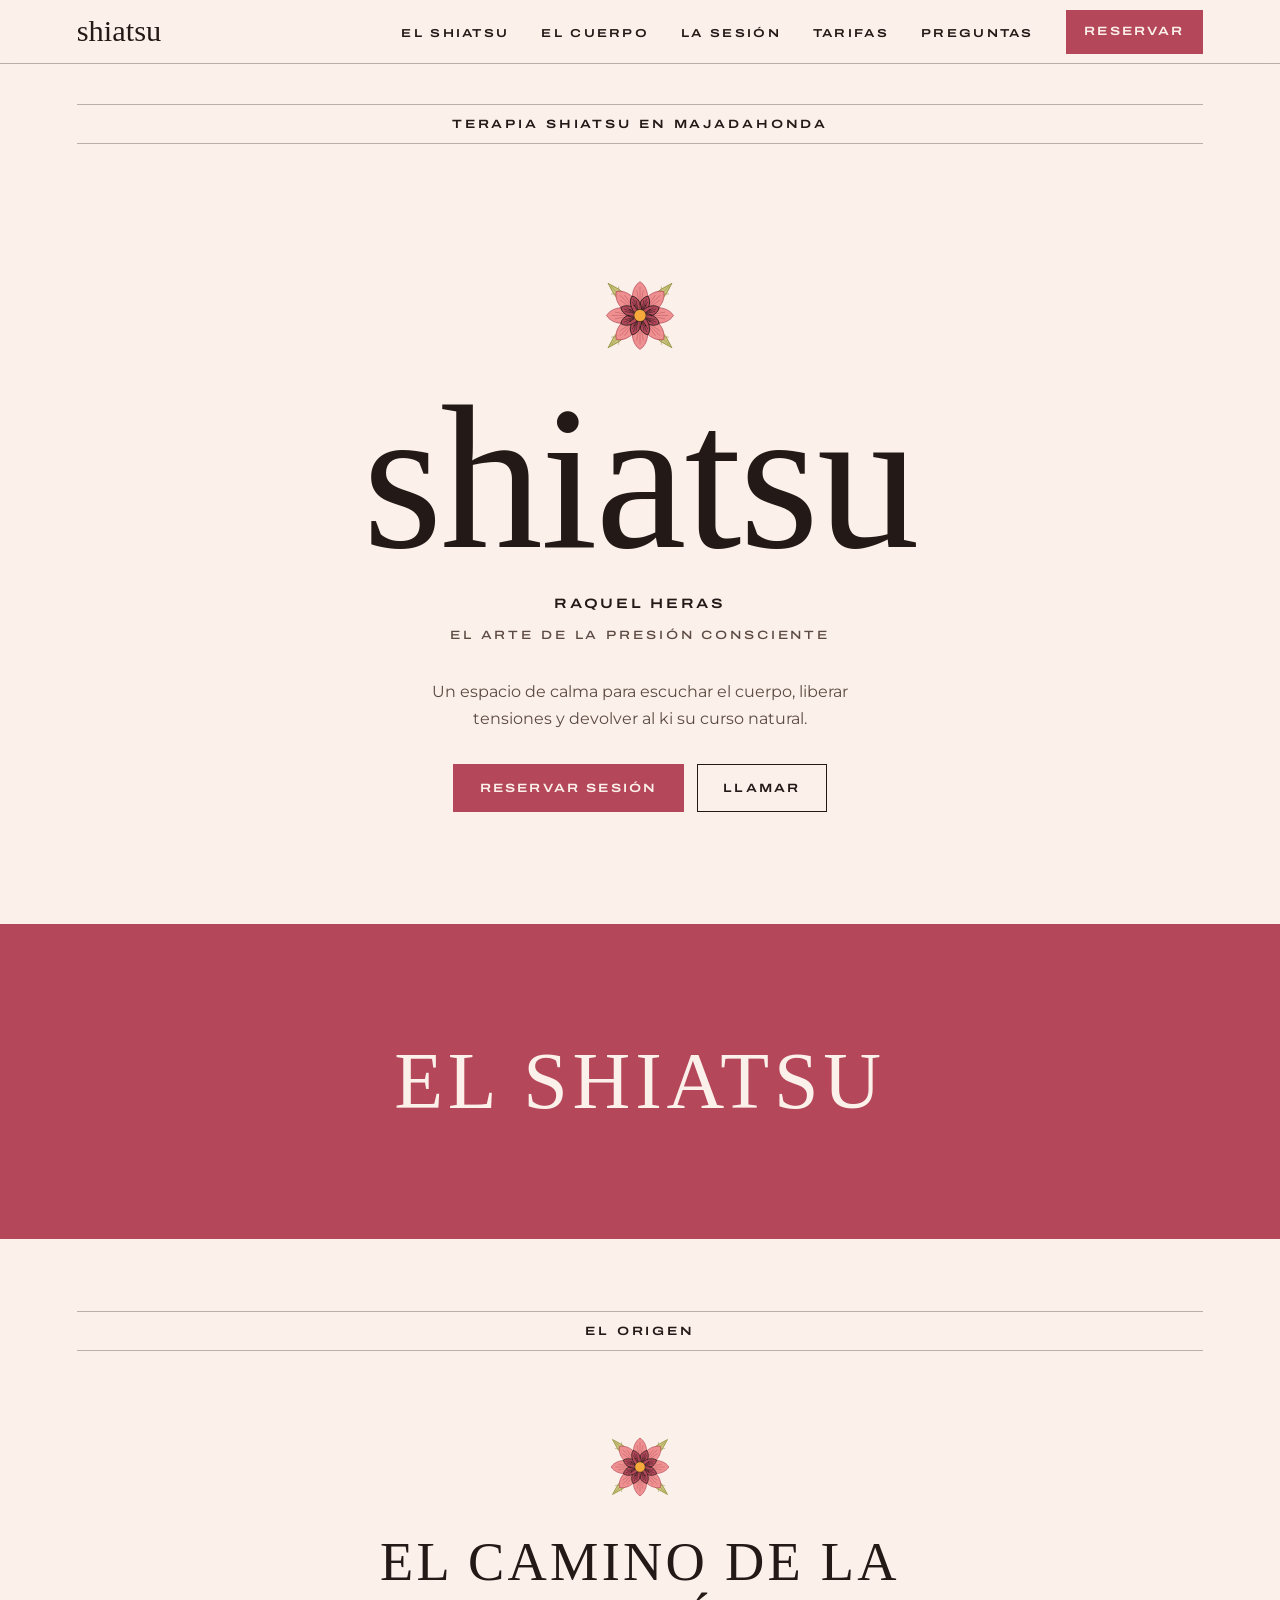
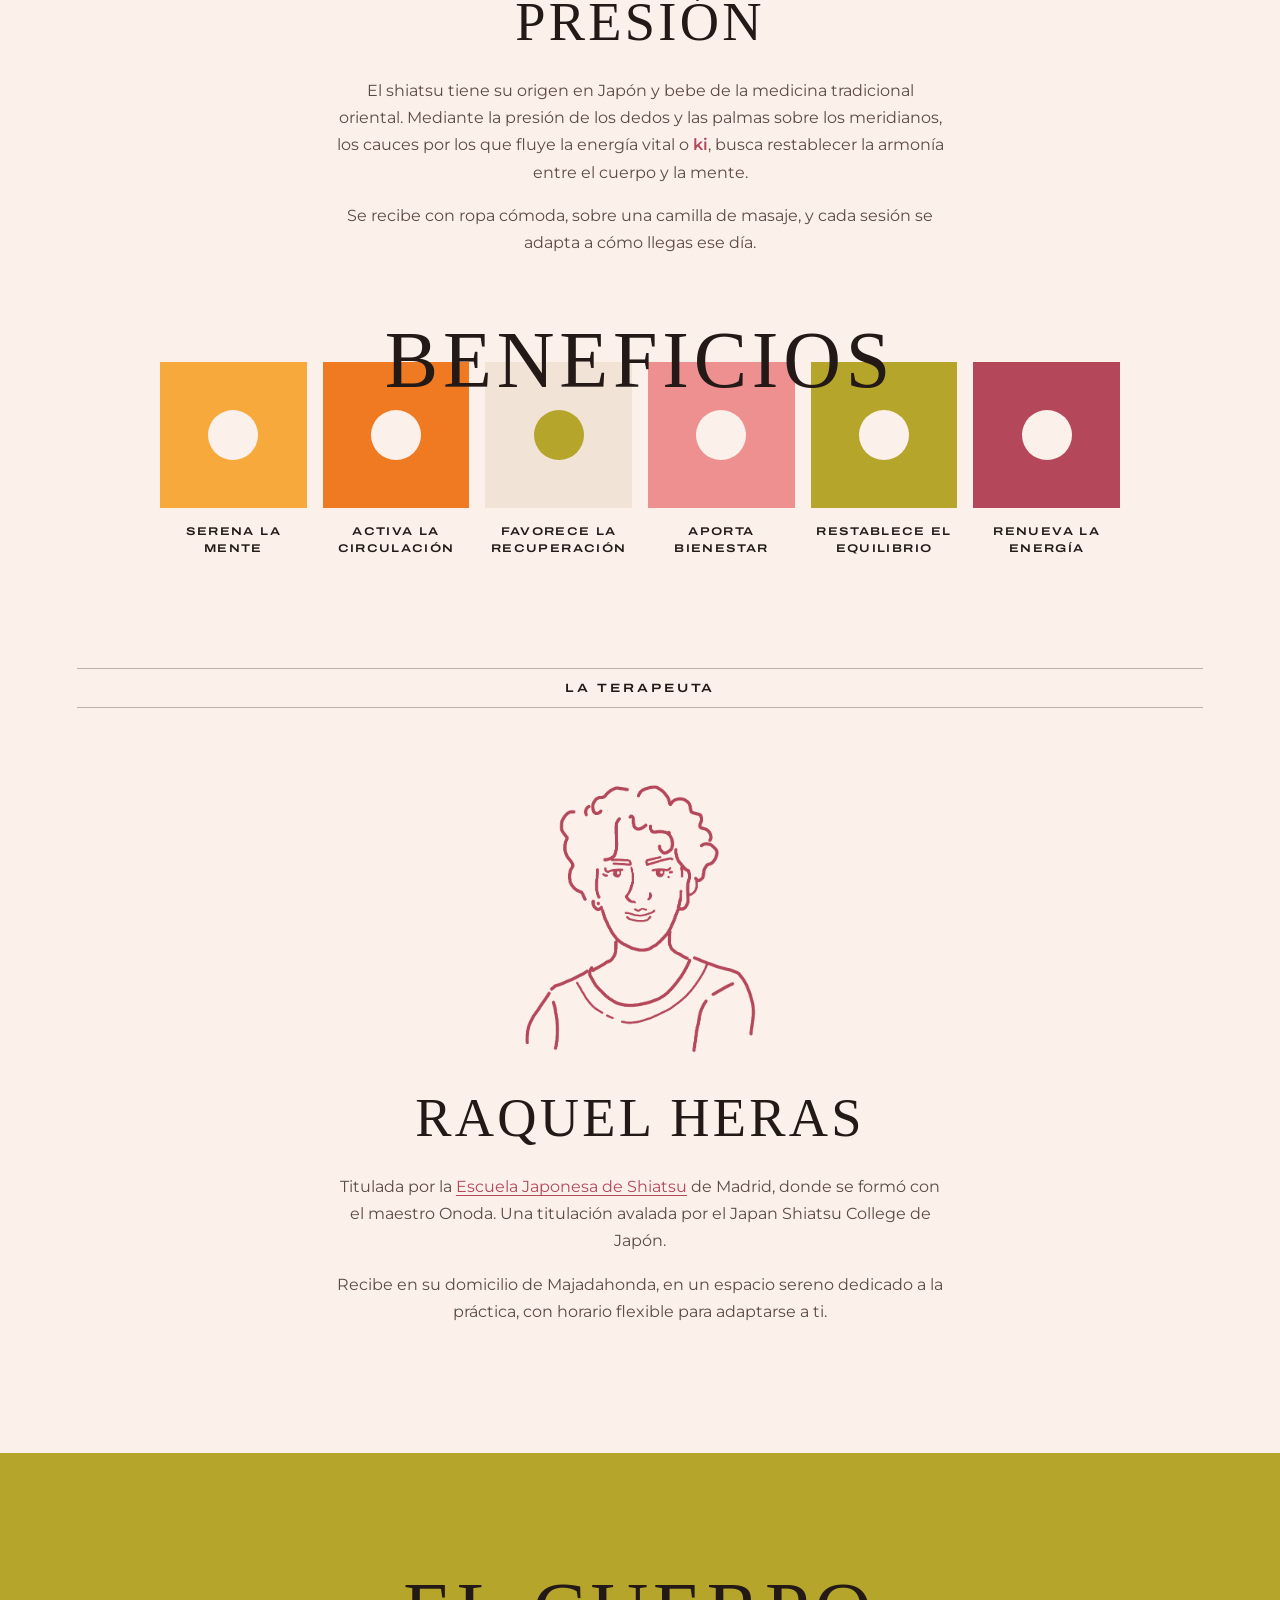
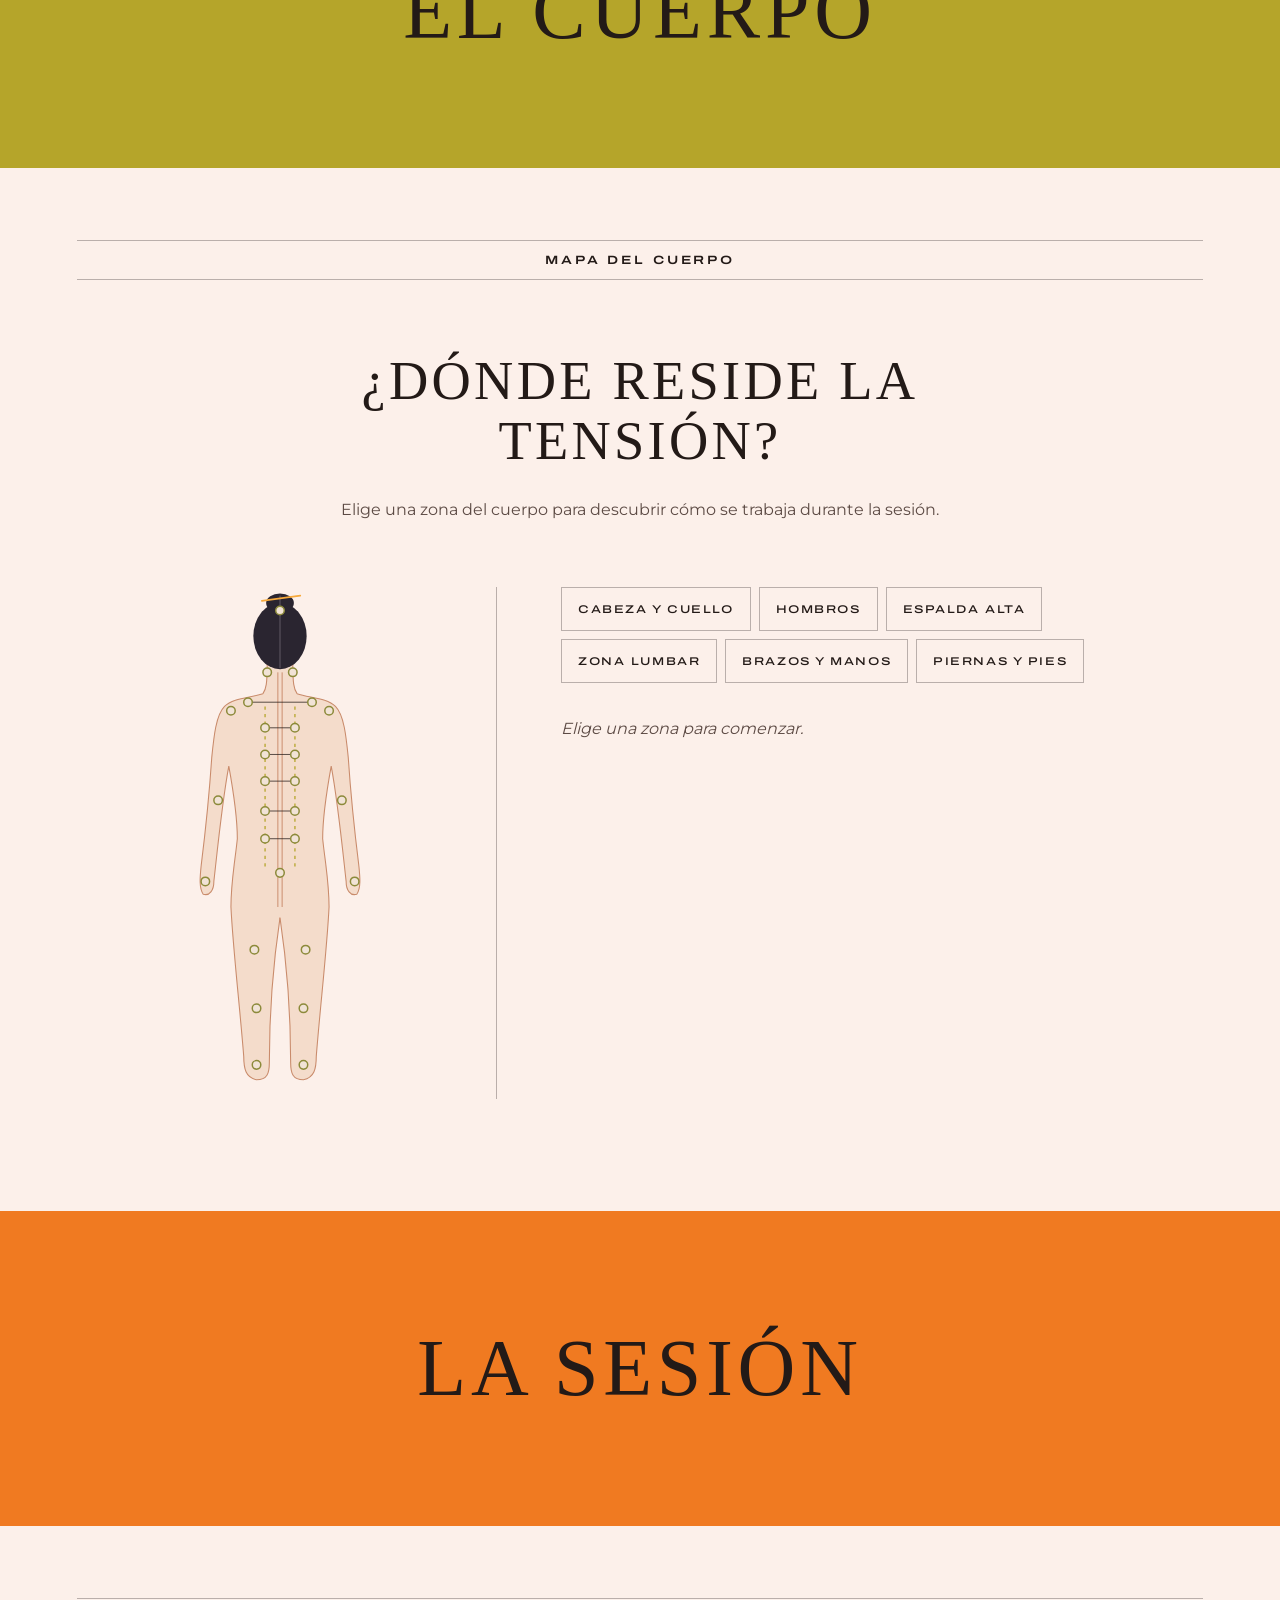
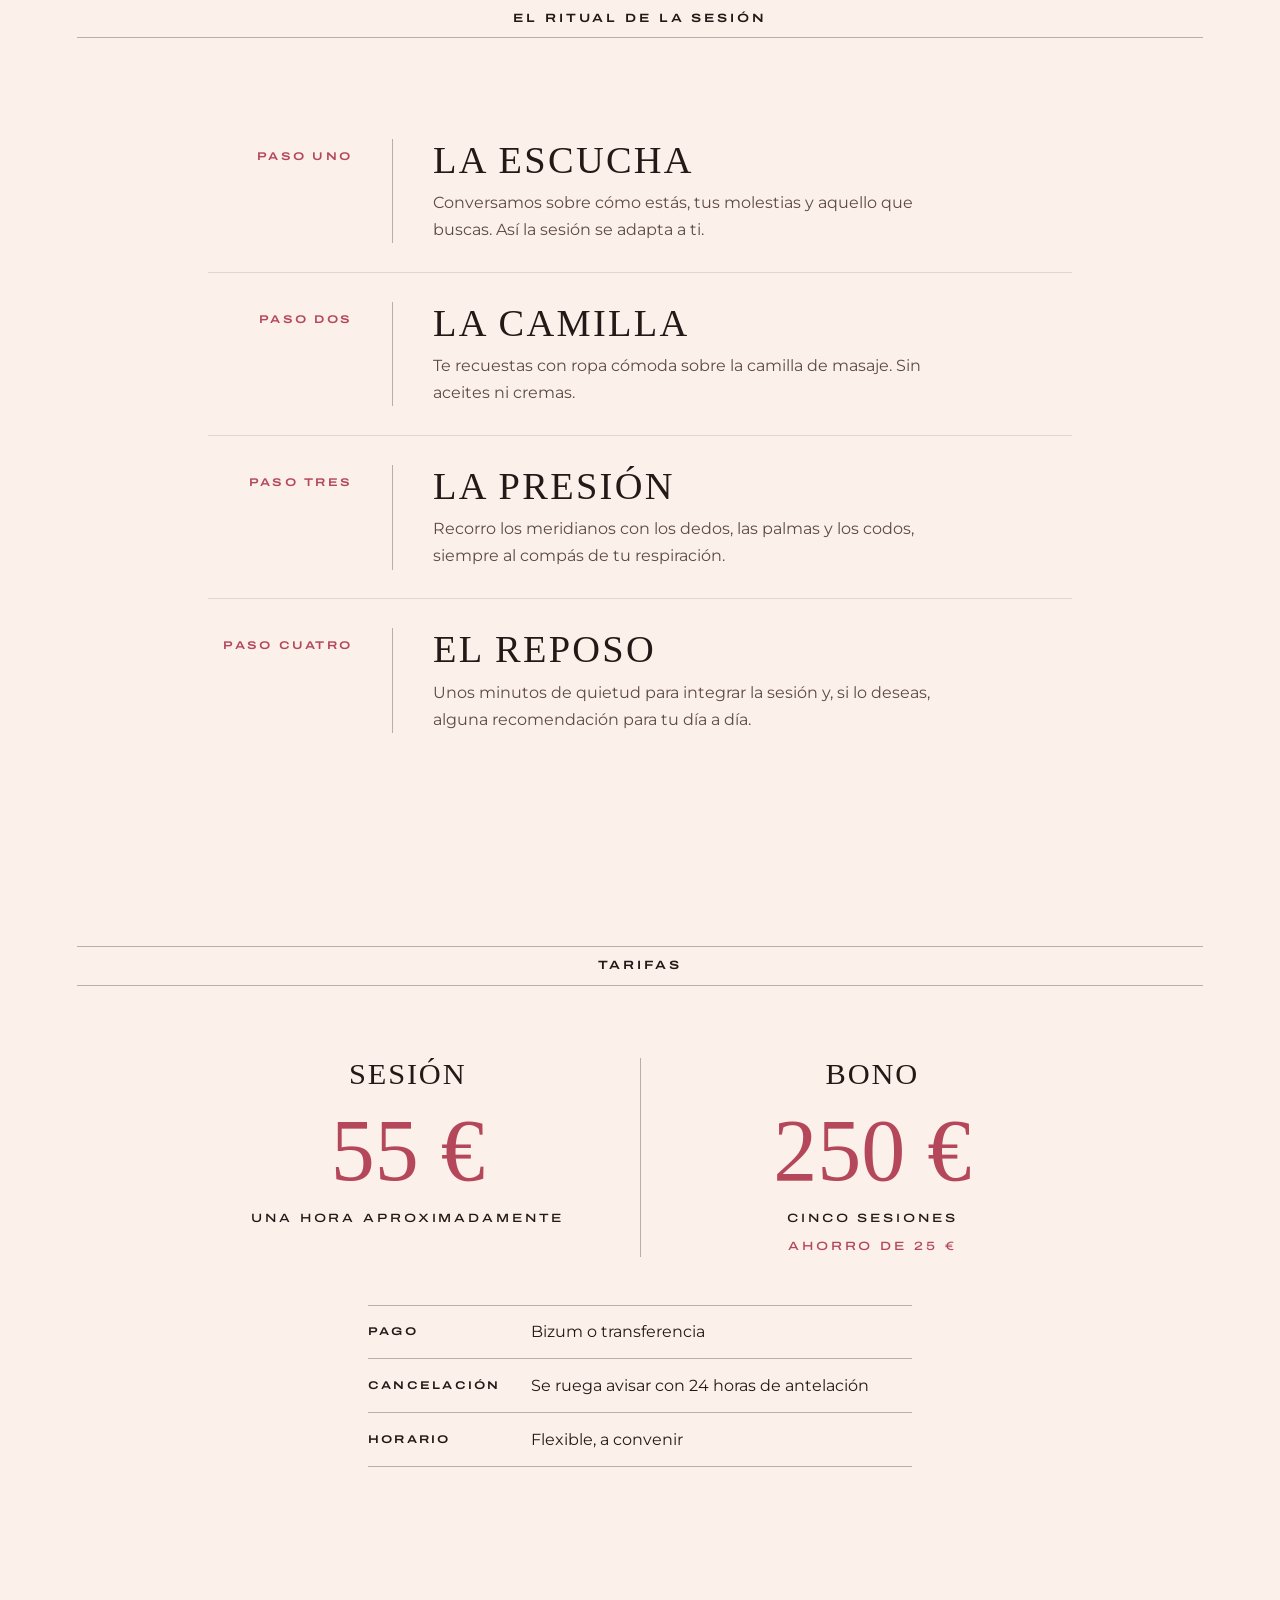
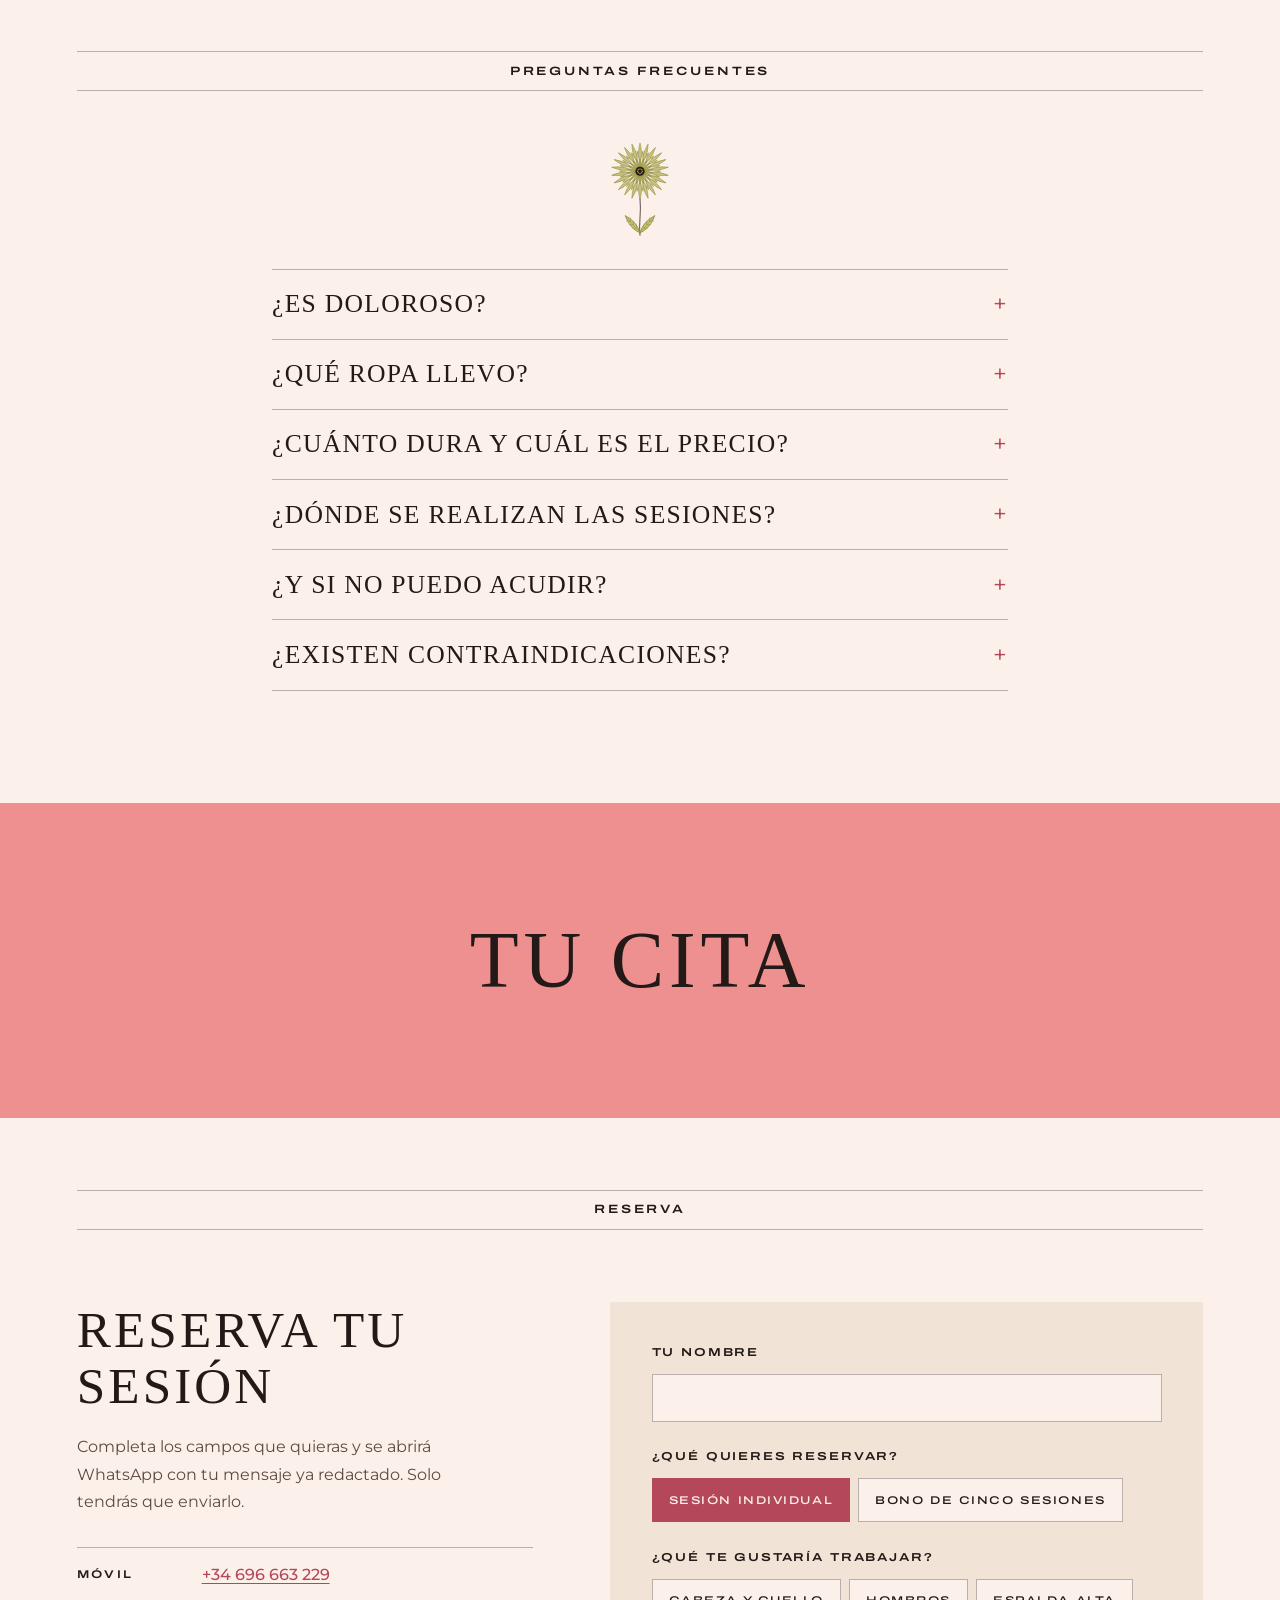
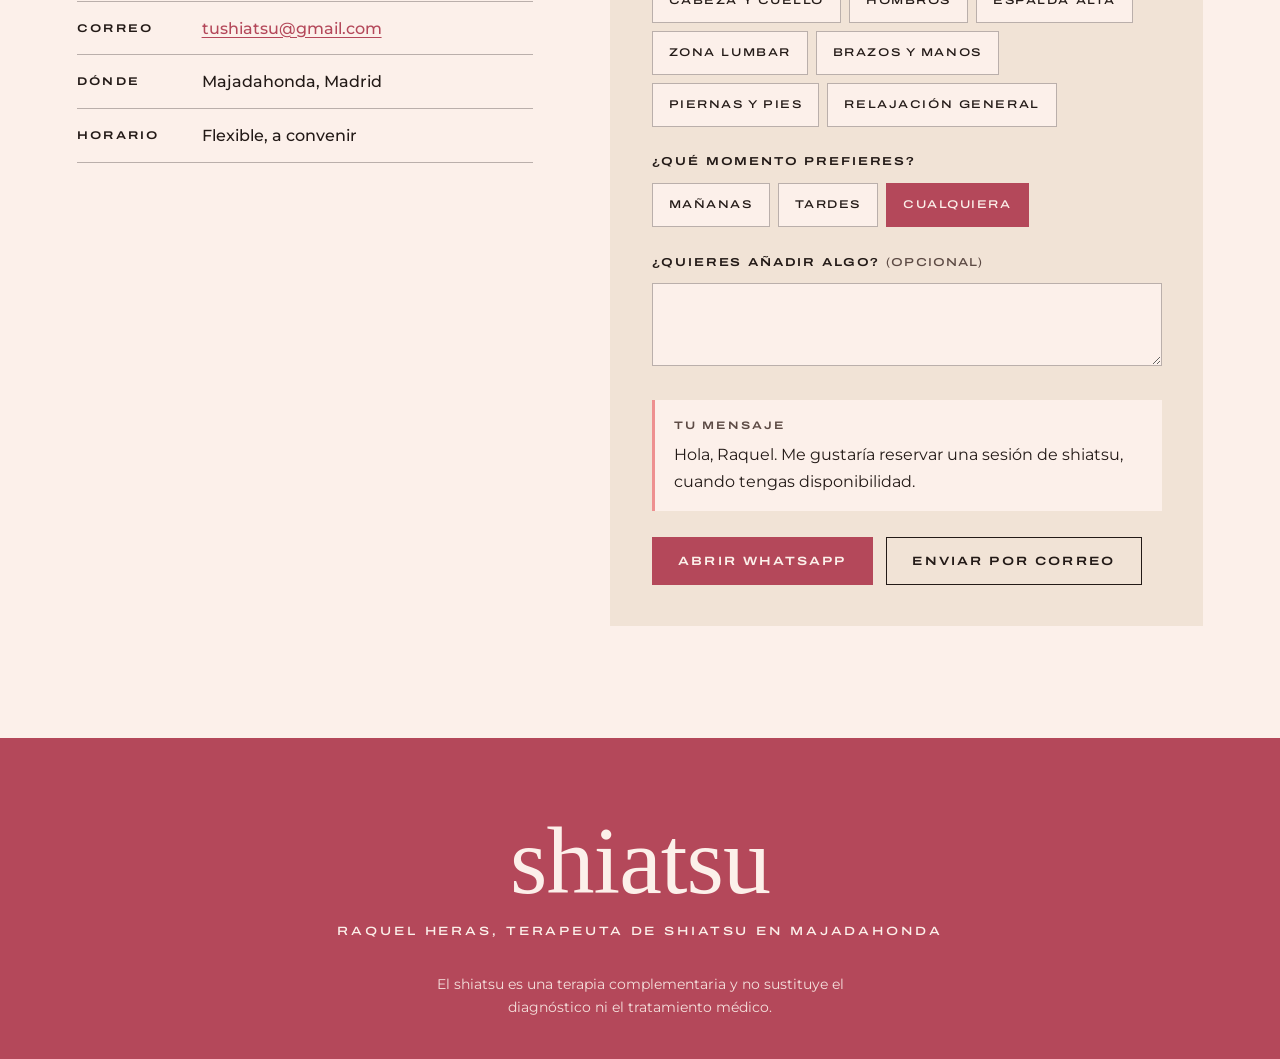
==== commit a9fdcd6b: "Describe the massage table instead of a futon Co-Authored-By: Claude Opus 5.5 <noreply@anthropic.com" ====
--- a/index.html
+++ b/index.html
@@ -90,7 +90,7 @@
         <img class="ornamento" src="assets/botanica-flor.svg" width="140" height="140" alt="">
         <h2 id="que-es-titulo" class="caps">El camino de la presión</h2>
         <p>El shiatsu tiene su origen en Japón y bebe de la medicina tradicional oriental. Mediante la presión de los dedos y las palmas sobre los meridianos, los cauces por los que fluye la energía vital o <em>ki</em>, busca restablecer la armonía entre el cuerpo y la mente.</p>
-        <p>Se recibe con ropa cómoda, sobre un futón, y cada sesión se adapta a cómo llegas ese día.</p>
+        <p>Se recibe con ropa cómoda, sobre una camilla de masaje, y cada sesión se adapta a cómo llegas ese día.</p>
       </div>
 
       <div class="combos">
@@ -190,8 +190,8 @@
         </li>
         <li>
           <p class="step-label">Paso dos</p>
-          <div><h3 class="caps">El futón</h3>
-          <p>Te recuestas con ropa cómoda sobre un futón. Sin aceites ni cremas.</p></div>
+          <div><h3 class="caps">La camilla</h3>
+          <p>Te recuestas con ropa cómoda sobre la camilla de masaje. Sin aceites ni cremas.</p></div>
         </li>
         <li>
           <p class="step-label">Paso tres</p>
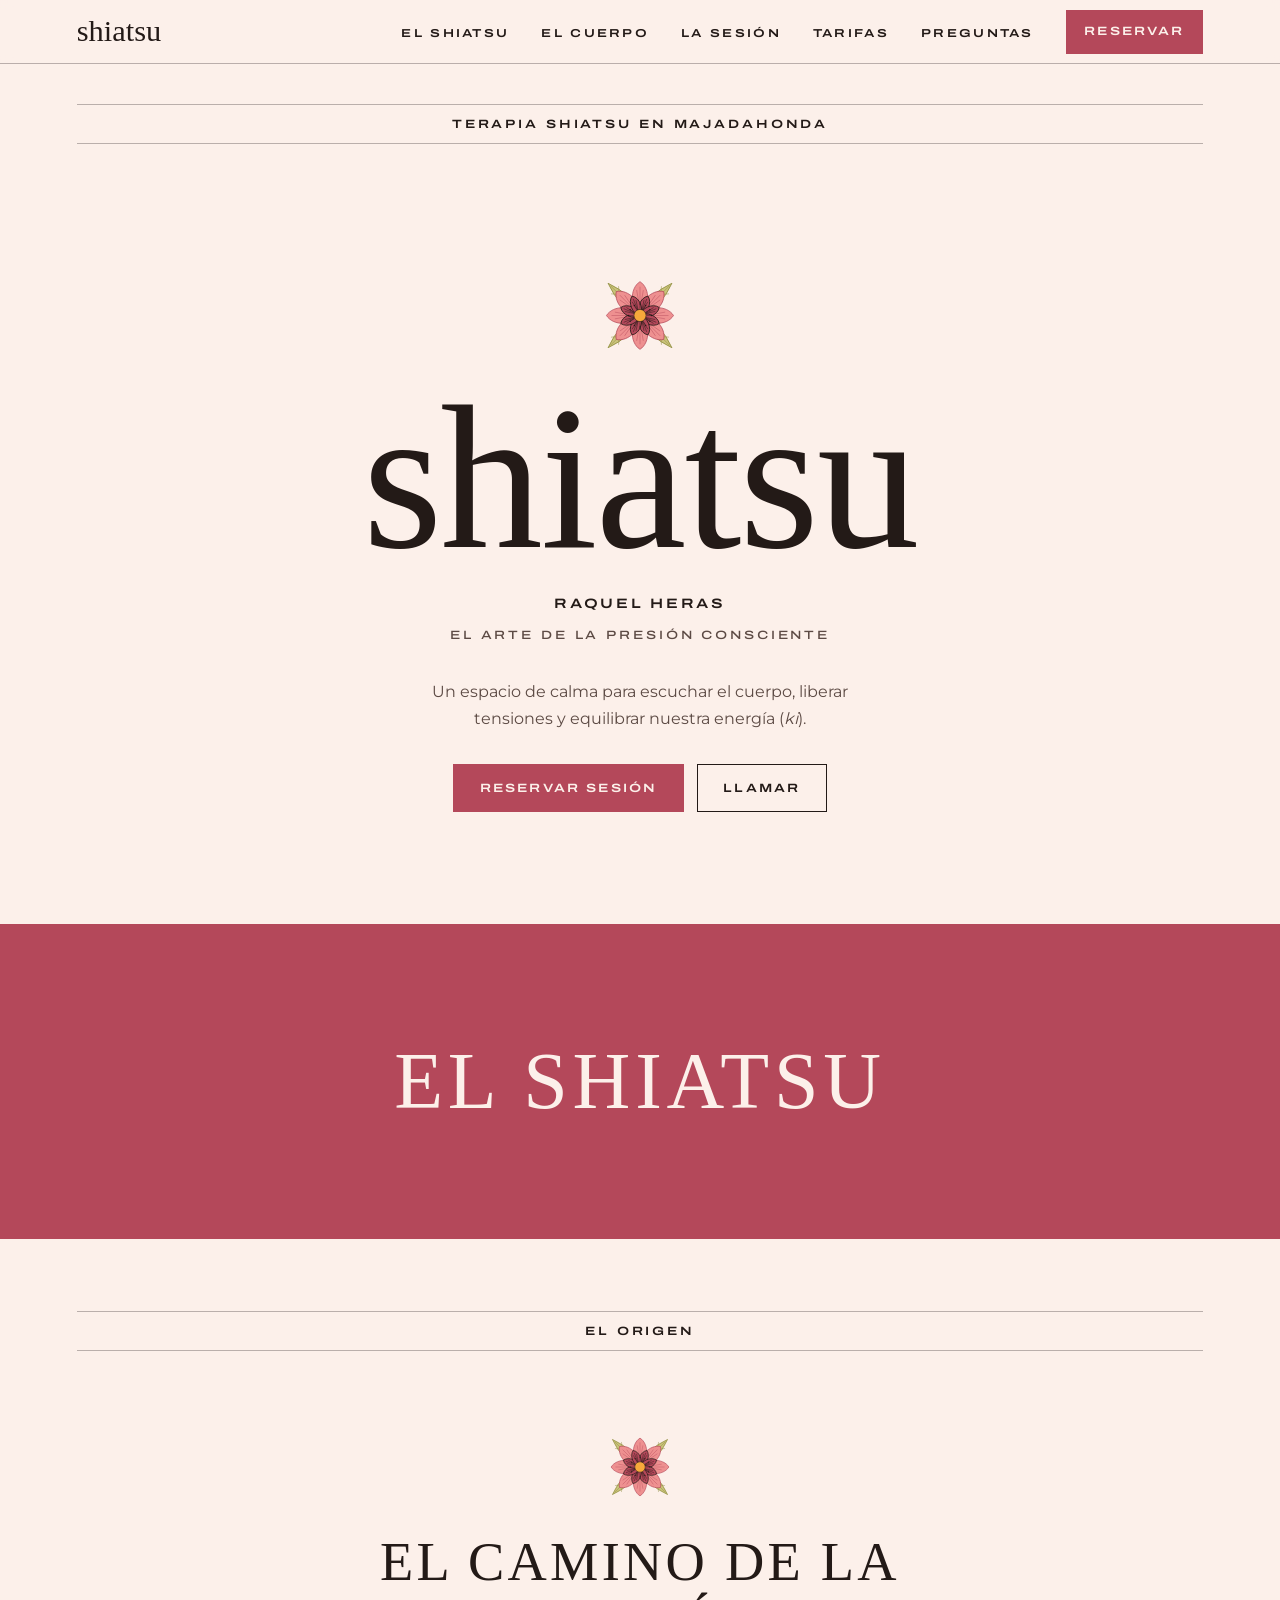
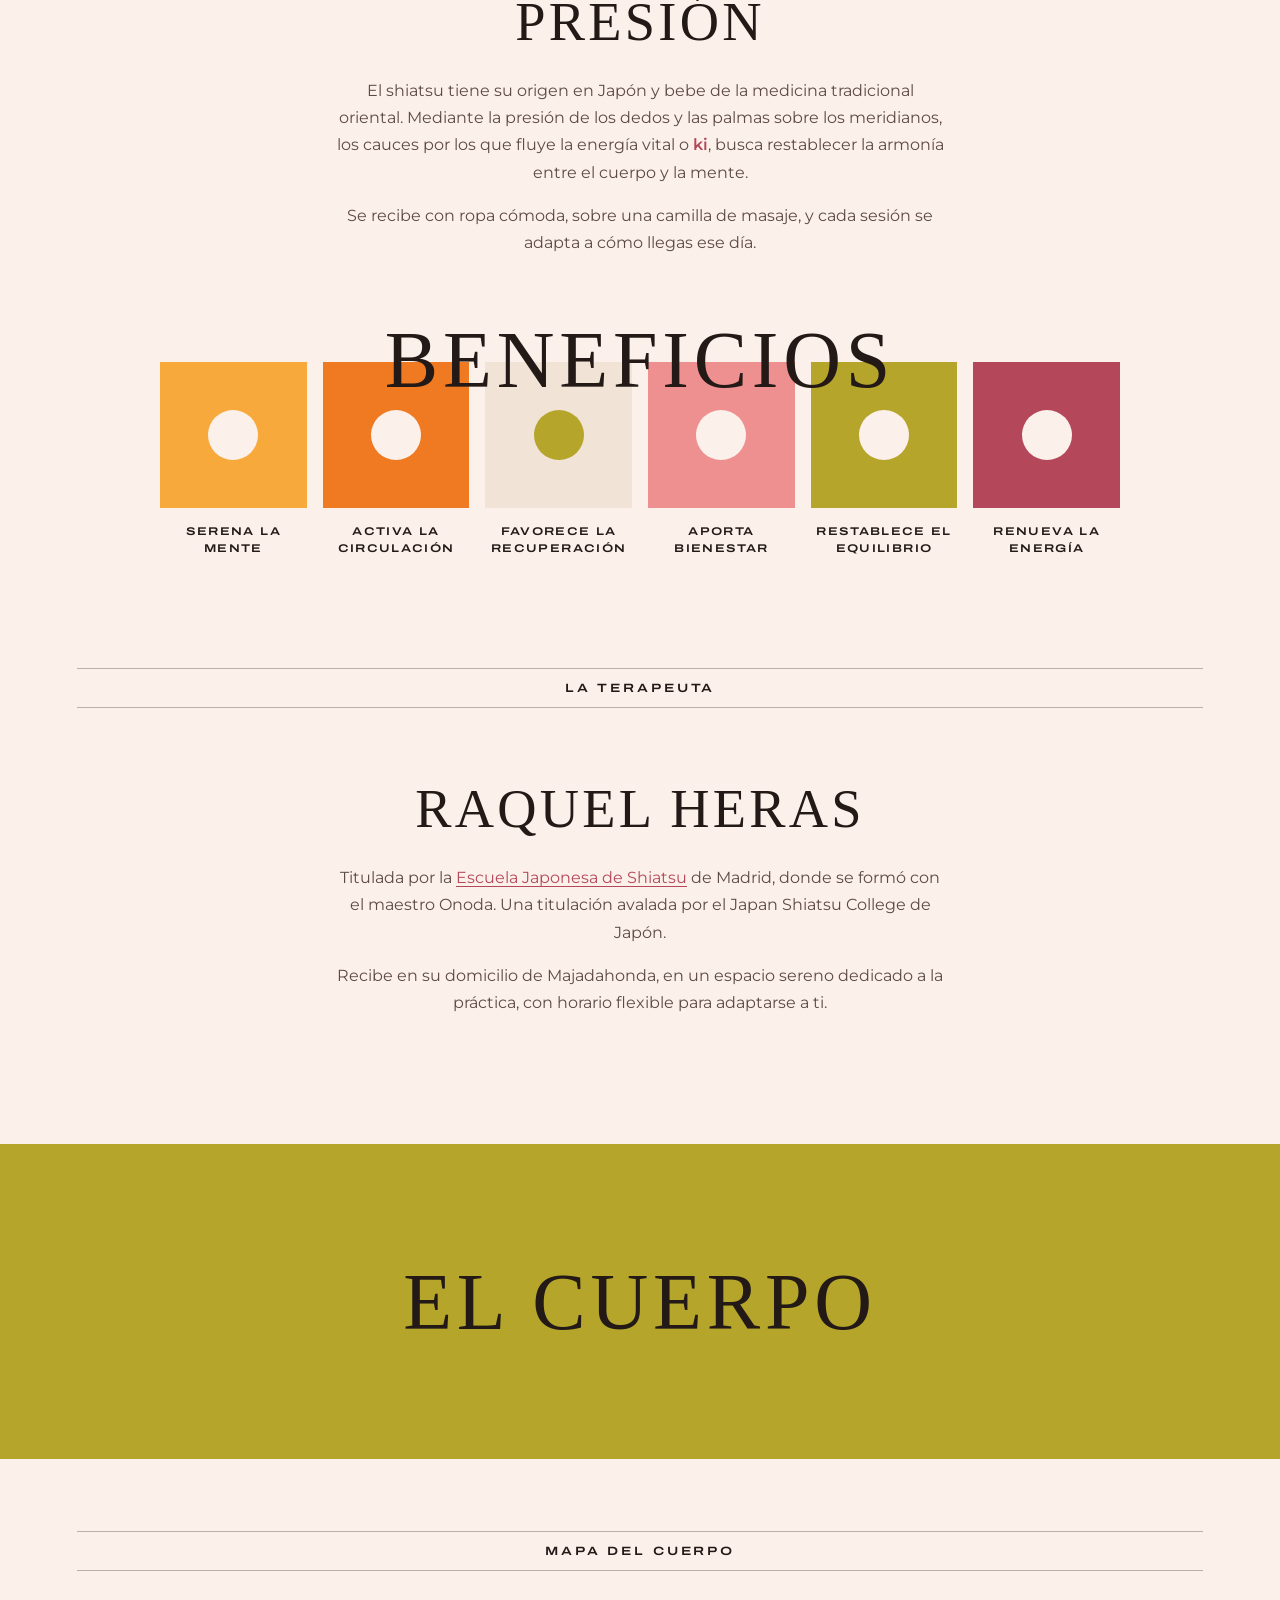
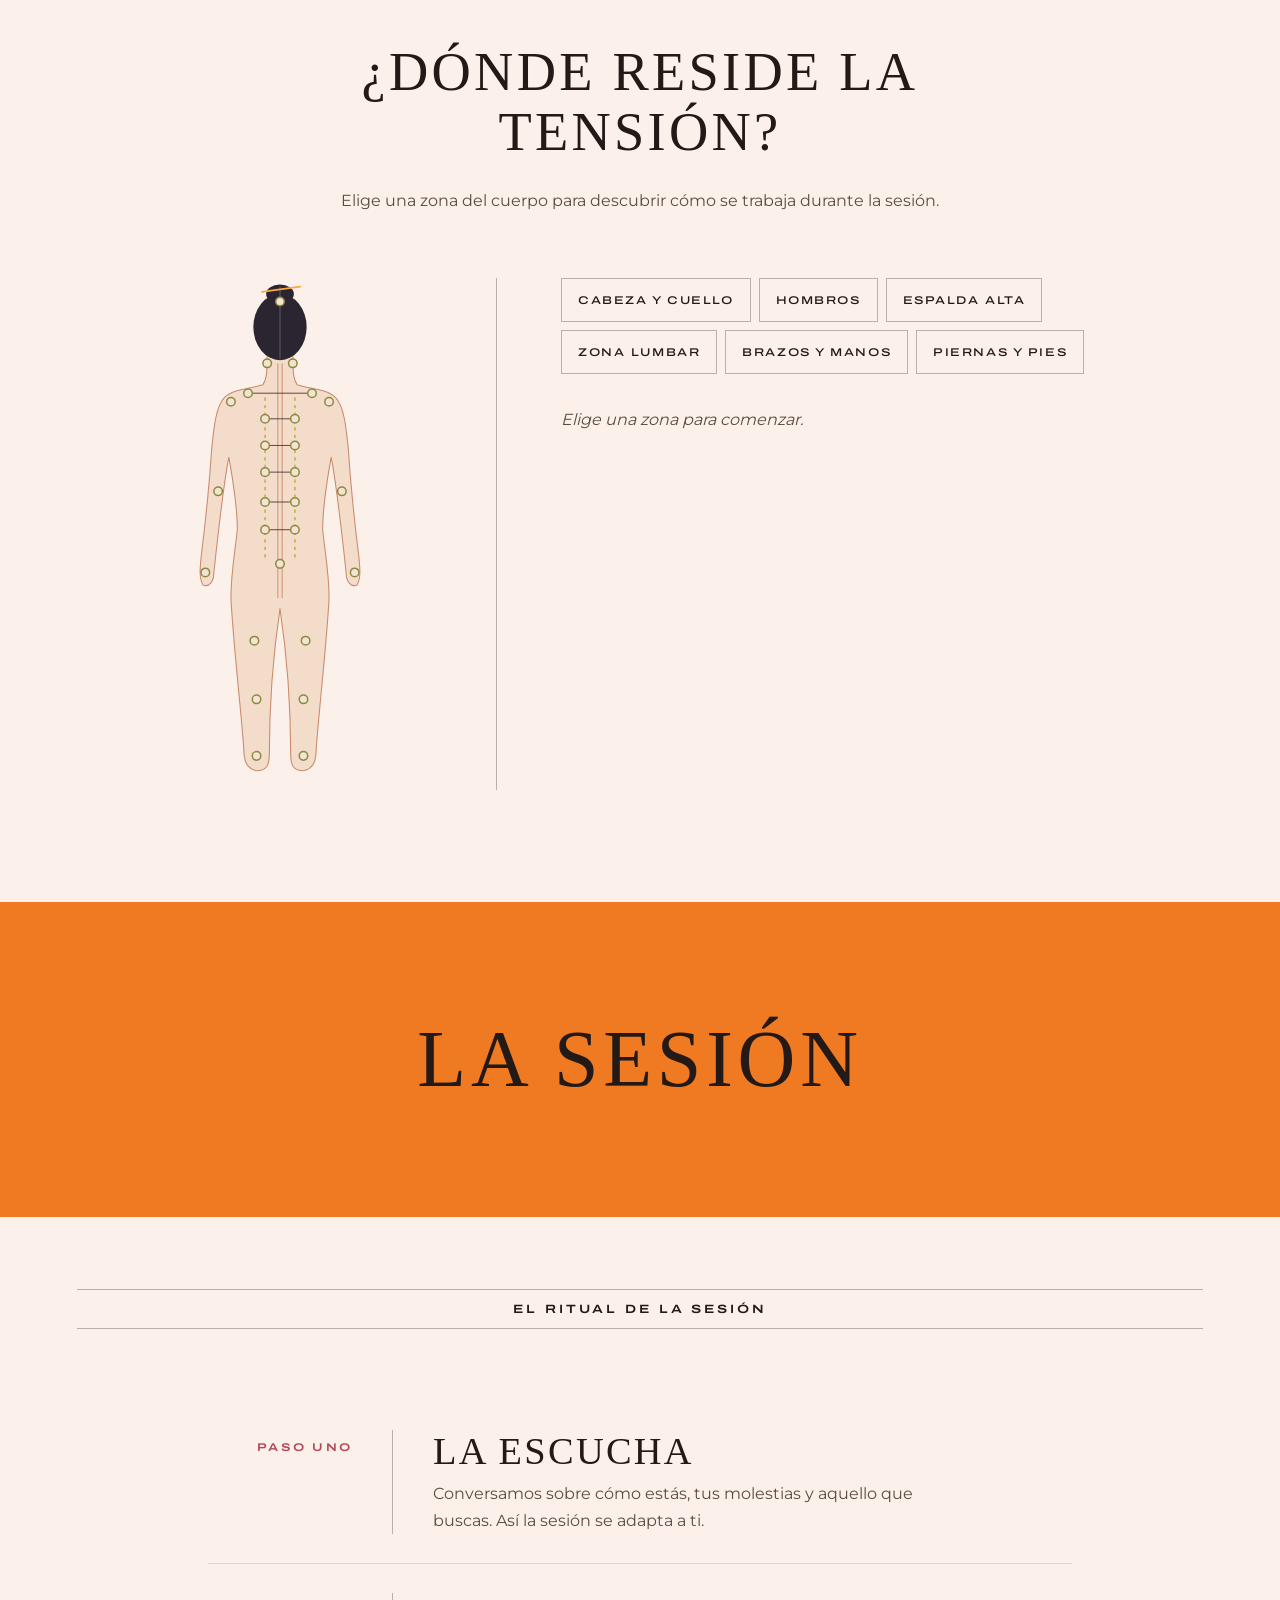
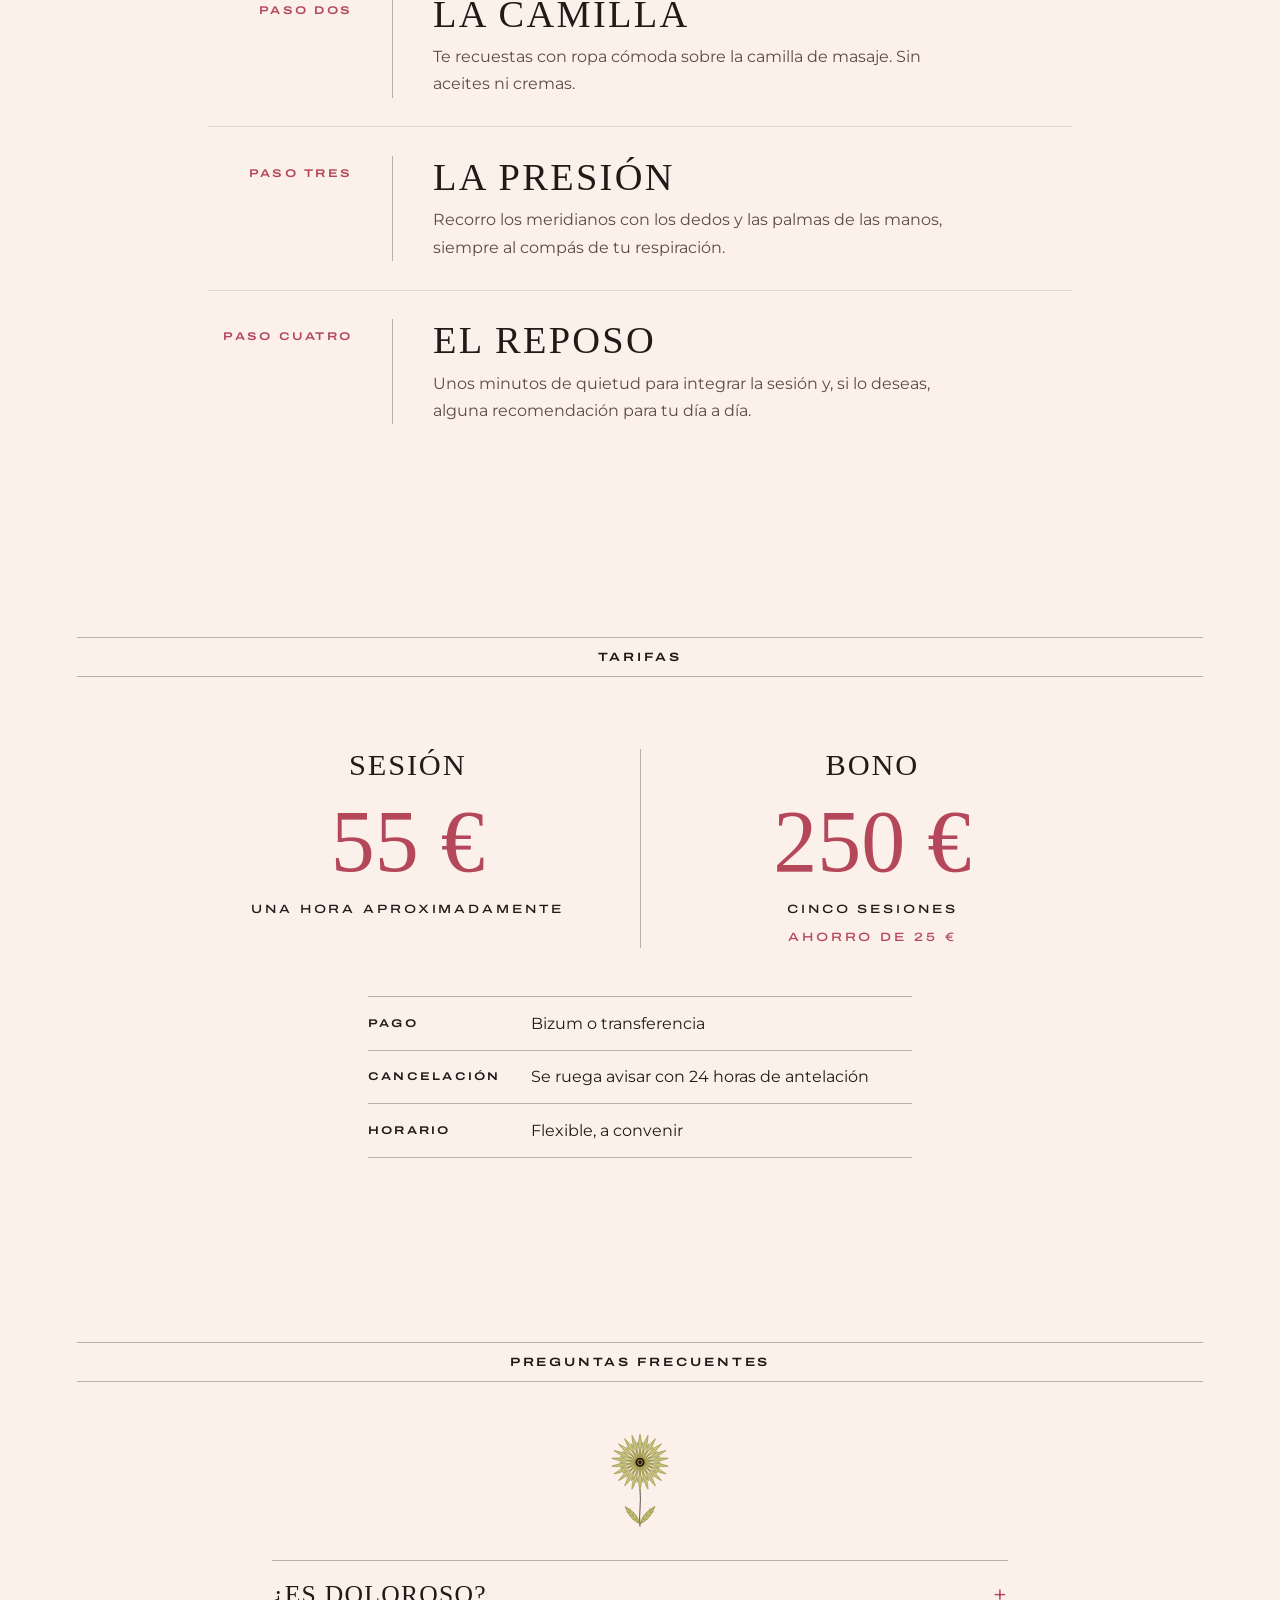
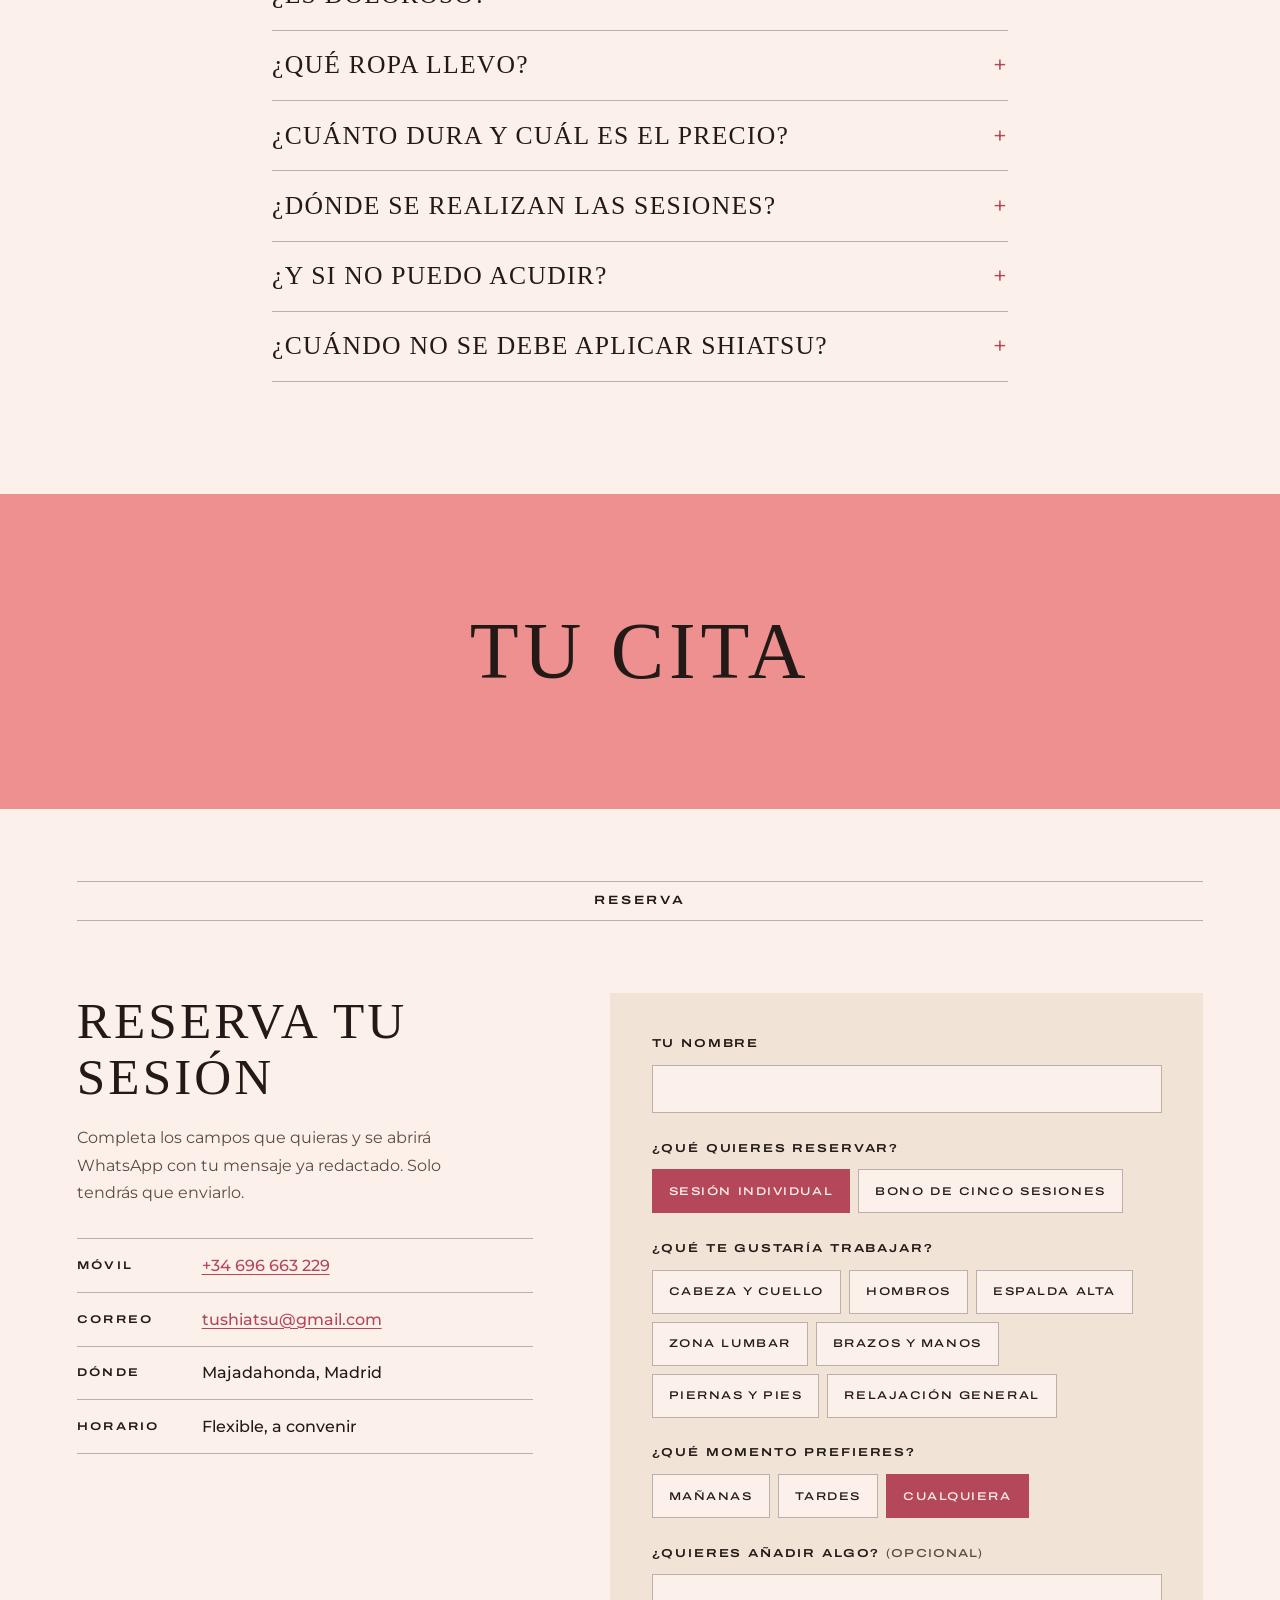
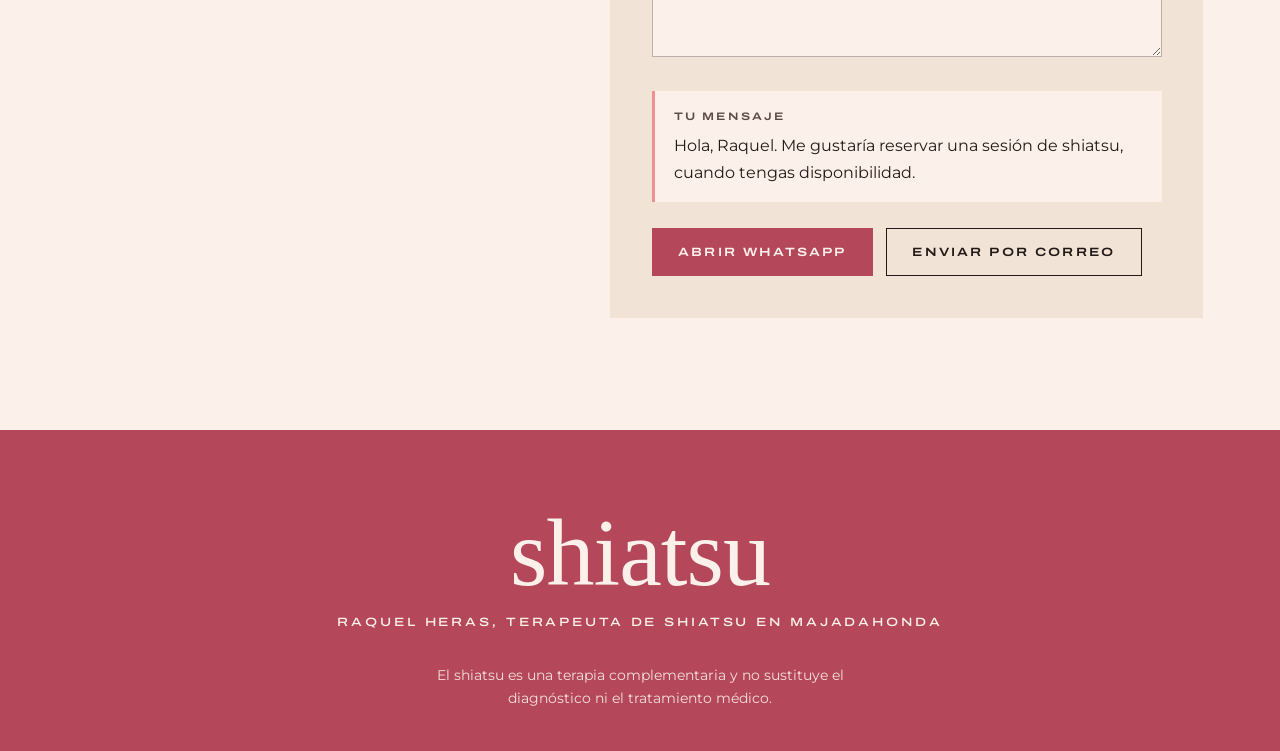
==== commit d672fd63: "Use the textbook's wording for safety and contraindications Rewrite the hero line, remove the portra" ====
--- a/index.html
+++ b/index.html
@@ -13,7 +13,7 @@
   <meta property="og:locale" content="es_ES">
   <meta property="og:site_name" content="Shiatsu Raquel Heras">
   <meta property="og:title" content="Shiatsu en Majadahonda | Raquel Heras">
-  <meta property="og:description" content="Un espacio de calma para escuchar el cuerpo y liberar tensiones. Reserva tu sesión de shiatsu en Majadahonda.">
+  <meta property="og:description" content="Un espacio de calma para escuchar el cuerpo, liberar tensiones y equilibrar nuestra energía (ki). Reserva tu sesión de shiatsu en Majadahonda.">
   <meta property="og:url" content="https://silkeht.github.io/Shiatsu/">
   <meta property="og:image" content="https://silkeht.github.io/Shiatsu/assets/preview.jpg?v=2">
   <meta property="og:image:width" content="1200">
@@ -70,7 +70,7 @@
           <h1 id="titulo" class="wordmark">shiatsu</h1>
           <p class="wide">Raquel Heras</p>
           <p class="wide wide-sm">El arte de la presión consciente</p>
-          <p class="hero-lead">Un espacio de calma para escuchar el cuerpo, liberar tensiones y devolver al ki su curso natural.</p>
+          <p class="hero-lead">Un espacio de calma para escuchar el cuerpo, liberar tensiones y equilibrar nuestra energía (<em>ki</em>).</p>
           <div class="actions">
             <a class="btn" href="#cita">Reservar sesión</a>
             <a class="btn btn-ghost" href="tel:+34696663229">Llamar</a>
@@ -109,7 +109,6 @@
     <section class="panel terapeuta" id="terapeuta" aria-labelledby="terapeuta-titulo">
       <p class="band">La terapeuta</p>
       <div class="center-copy">
-        <img class="retrato" src="assets/raquel.png?v=2" width="631" height="728" alt="Retrato a línea de Raquel Heras" loading="lazy">
         <h2 id="terapeuta-titulo" class="caps">Raquel Heras</h2>
         <p>Titulada por la <a href="https://shiatsudo.com" target="_blank" rel="noopener">Escuela Japonesa de Shiatsu</a> de Madrid, donde se formó con el maestro Onoda. Una titulación avalada por el Japan Shiatsu College de Japón.</p>
         <p>Recibe en su domicilio de Majadahonda, en un espacio sereno dedicado a la práctica, con horario flexible para adaptarse a ti.</p>
@@ -196,7 +195,7 @@
         <li>
           <p class="step-label">Paso tres</p>
           <div><h3 class="caps">La presión</h3>
-          <p>Recorro los meridianos con los dedos, las palmas y los codos, siempre al compás de tu respiración.</p></div>
+          <p>Recorro los meridianos con los dedos y las palmas de las manos, siempre al compás de tu respiración.</p></div>
         </li>
         <li>
           <p class="step-label">Paso cuatro</p>
@@ -234,7 +233,7 @@
       <div class="faq-list">
         <details>
           <summary>¿Es doloroso?</summary>
-          <p>No debería serlo. La presión se ajusta a cada persona. Algunas zonas pueden mostrarse más sensibles; basta con decírmelo para adaptar la intensidad.</p>
+          <p>No. El shiatsu no tiene efectos secundarios, porque la presión se modula de modo que produce sensaciones agradables en el cuerpo. Nunca se atraviesa el umbral del dolor agradable, y la presión se armoniza de acuerdo con la zona que se está tratando.</p>
         </details>
         <details>
           <summary>¿Qué ropa llevo?</summary>
@@ -253,8 +252,13 @@
           <p>Te agradezco que me avises con al menos 24 horas de antelación para poder ofrecer el hueco a otra persona.</p>
         </details>
         <details>
-          <summary>¿Existen contraindicaciones?</summary>
-          <p>Si estás embarazada, tienes fiebre, una lesión reciente o una enfermedad en tratamiento, coméntamelo antes de la sesión. El shiatsu acompaña, pero no sustituye la atención médica.</p>
+          <summary>¿Cuándo no se debe aplicar shiatsu?</summary>
+          <p>El shiatsu no debe aplicarse en estos casos:</p>
+          <ul class="faq-lista">
+            <li>Enfermedades contagiosas.</li>
+            <li>Pleuresía, peritonitis, apendicitis, pielitis, pancreatitis, úlcera péptica, úlcera duodenal, cirrosis hepática, leucemia, retortijones de estómago, obstrucción intestinal y cáncer.</li>
+            <li>Fiebre elevada, inmediatamente después de una operación quirúrgica, extrema debilidad física y enfermedades infecciosas de la piel.</li>
+          </ul>
         </details>
       </div>
     </section>
--- a/styles.css
+++ b/styles.css
@@ -297,7 +297,6 @@
 }
 
 /* La terapeuta */
-.retrato { display: block; width: min(15rem, 60vw); height: auto; margin: 0 auto 2rem; }
 .terapeuta { padding-top: 0; padding-bottom: clamp(2.5rem, 6vw, 4rem); }
 
 /* Tarifas, como la lámina de dos marcas separadas por un filete */
@@ -339,6 +338,9 @@
 .faq summary::after { content: "+"; font-family: var(--texto); font-weight: 400; font-size: 1.5rem; color: var(--rosa); transition: transform .25s ease; }
 .faq details[open] summary::after { transform: rotate(45deg); }
 .faq details p { color: var(--tinta-suave); max-width: 36rem; }
+.faq-lista { margin: -.4rem 0 1.4rem; padding-left: 1.2rem; color: var(--tinta-suave); max-width: 36rem; }
+.faq-lista li { margin-bottom: .5rem; }
+.faq-lista li::marker { color: var(--rosa); }
 
 /* Cita */
 .booking { display: grid; grid-template-columns: 1fr 1.3fr; gap: clamp(2rem, 6vw, 5rem); }
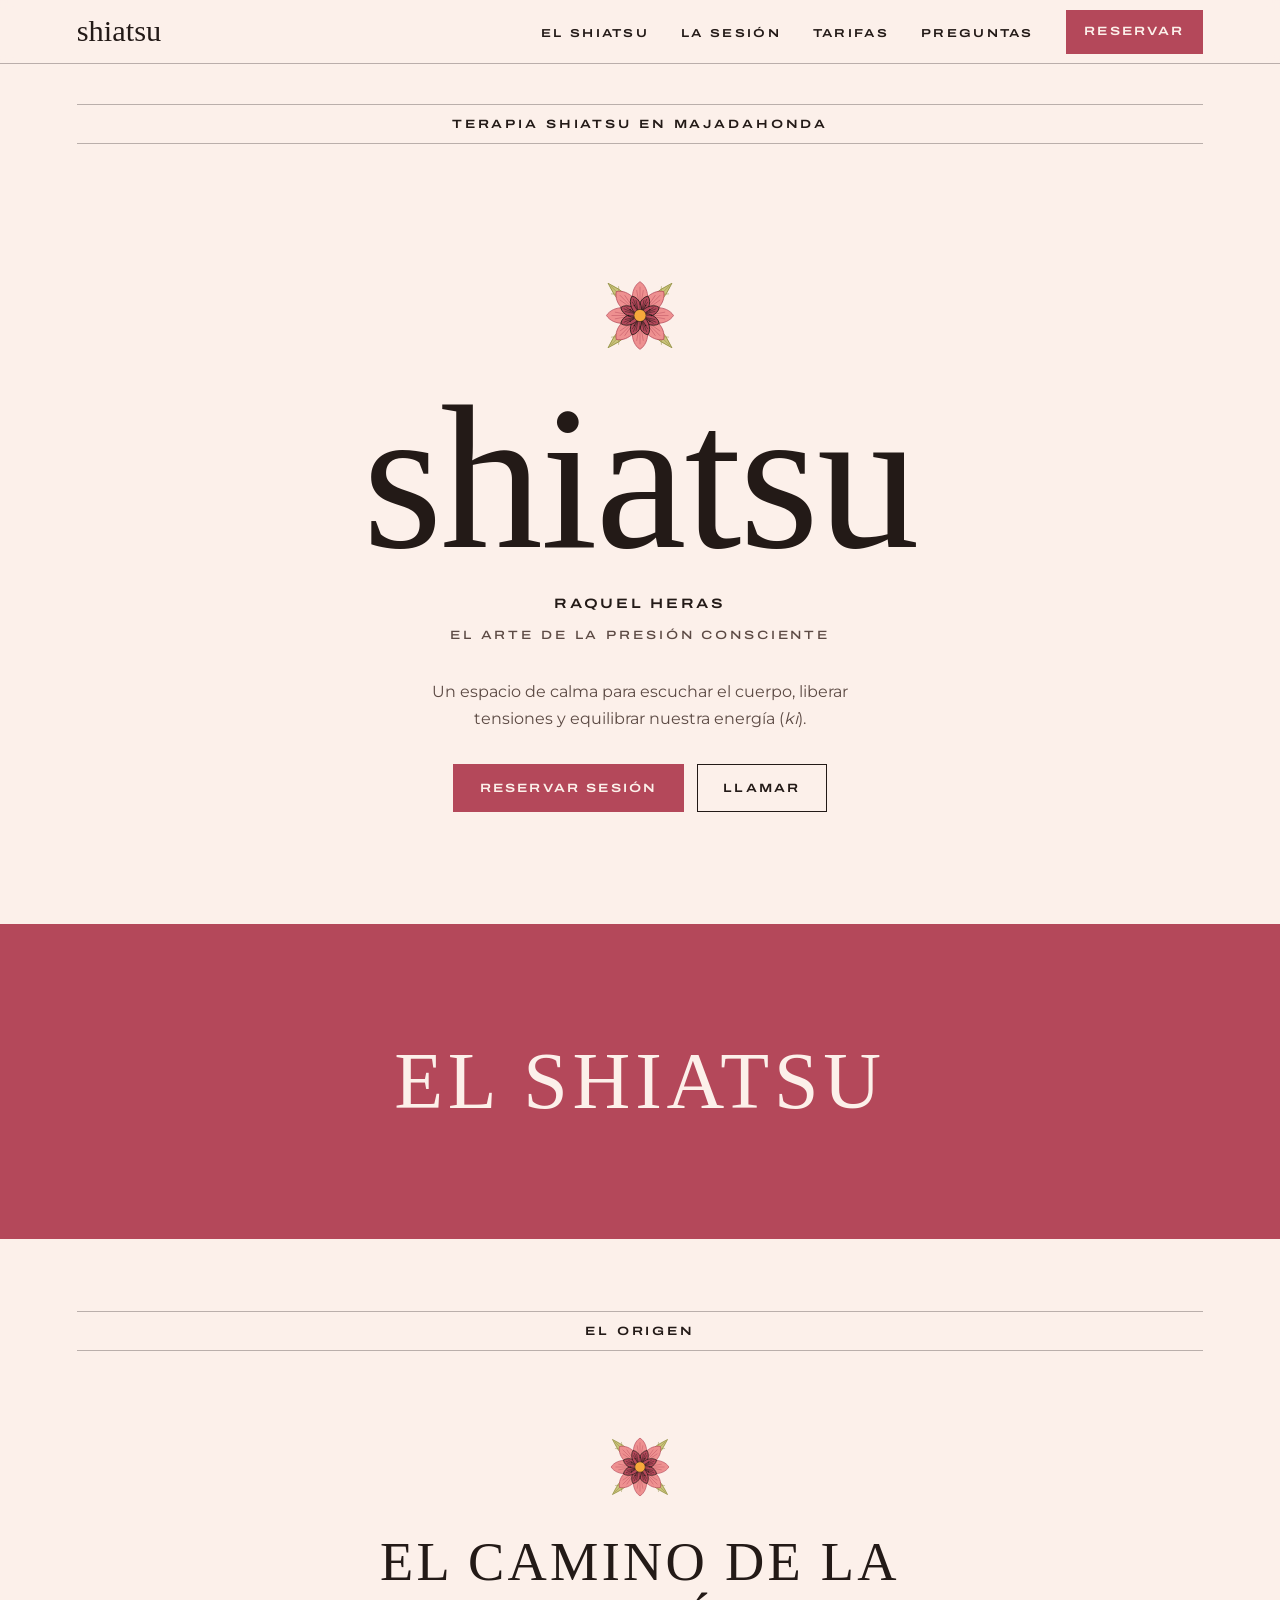
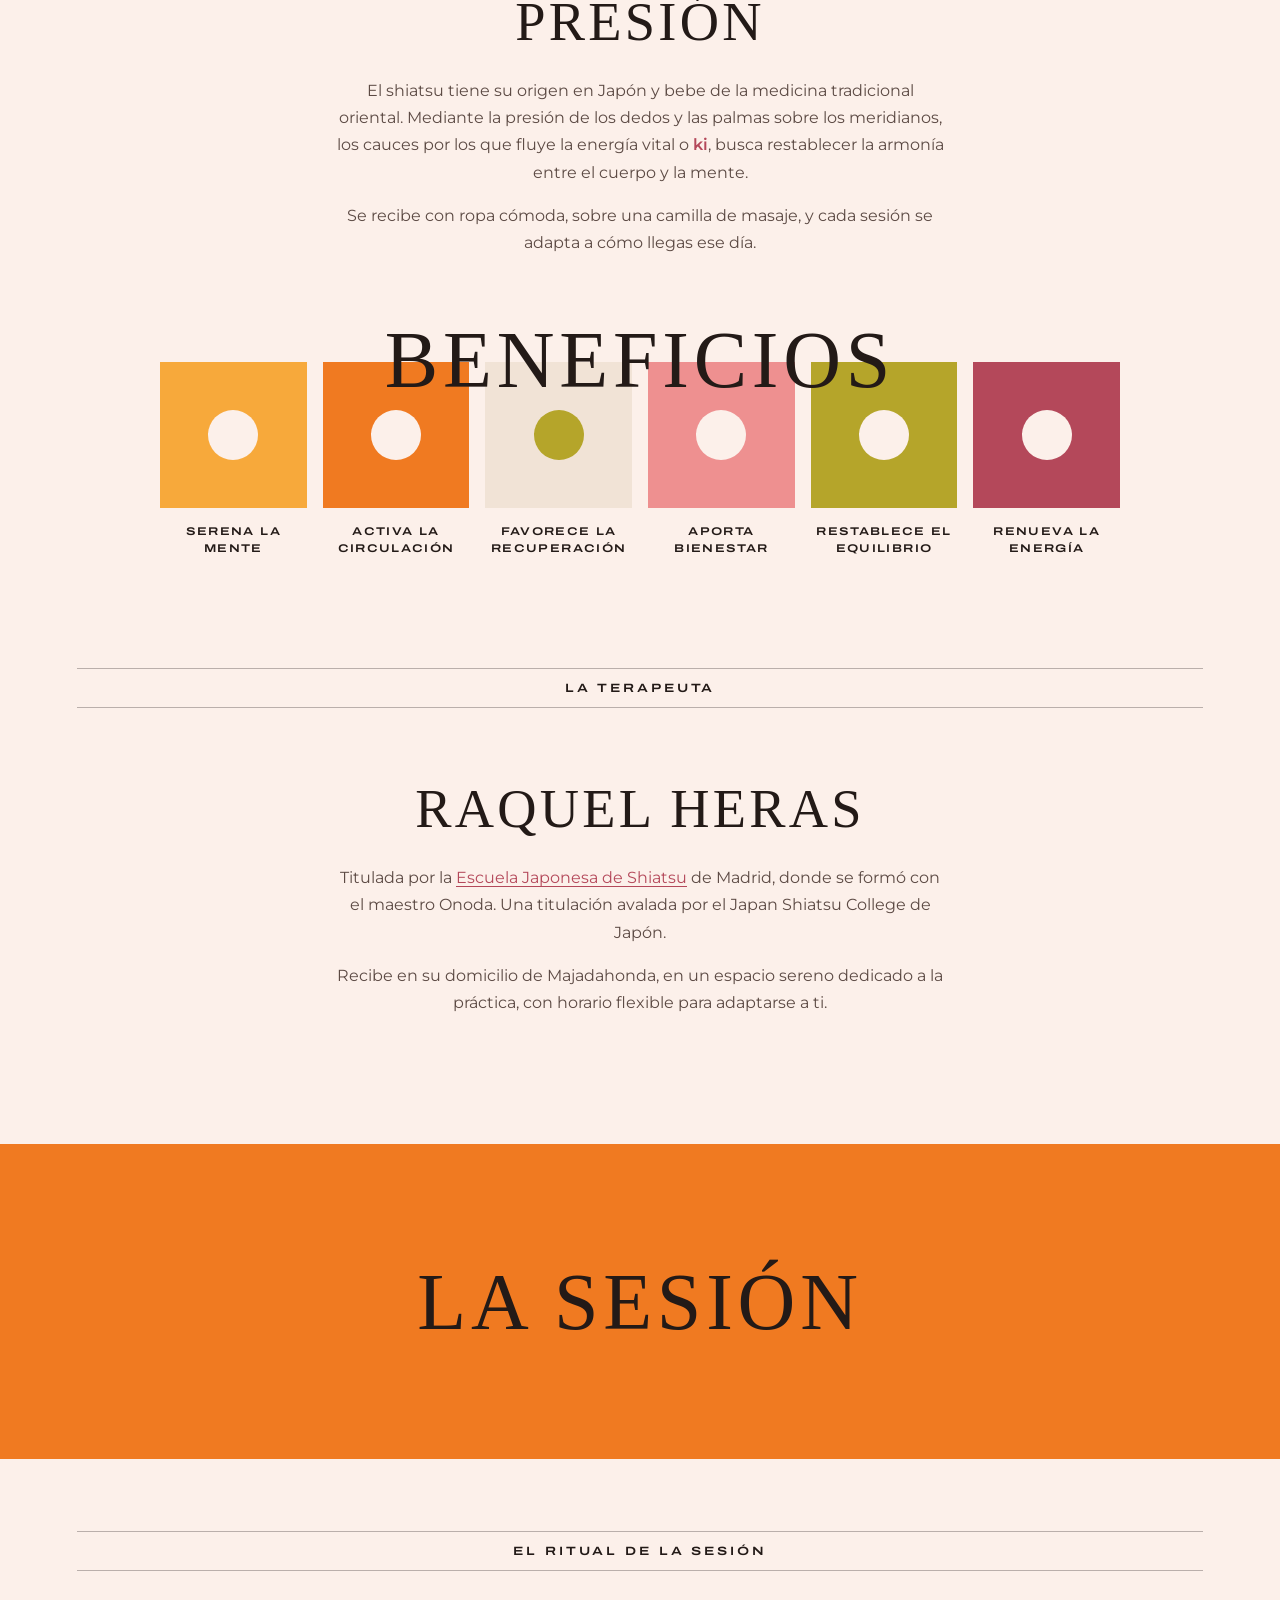
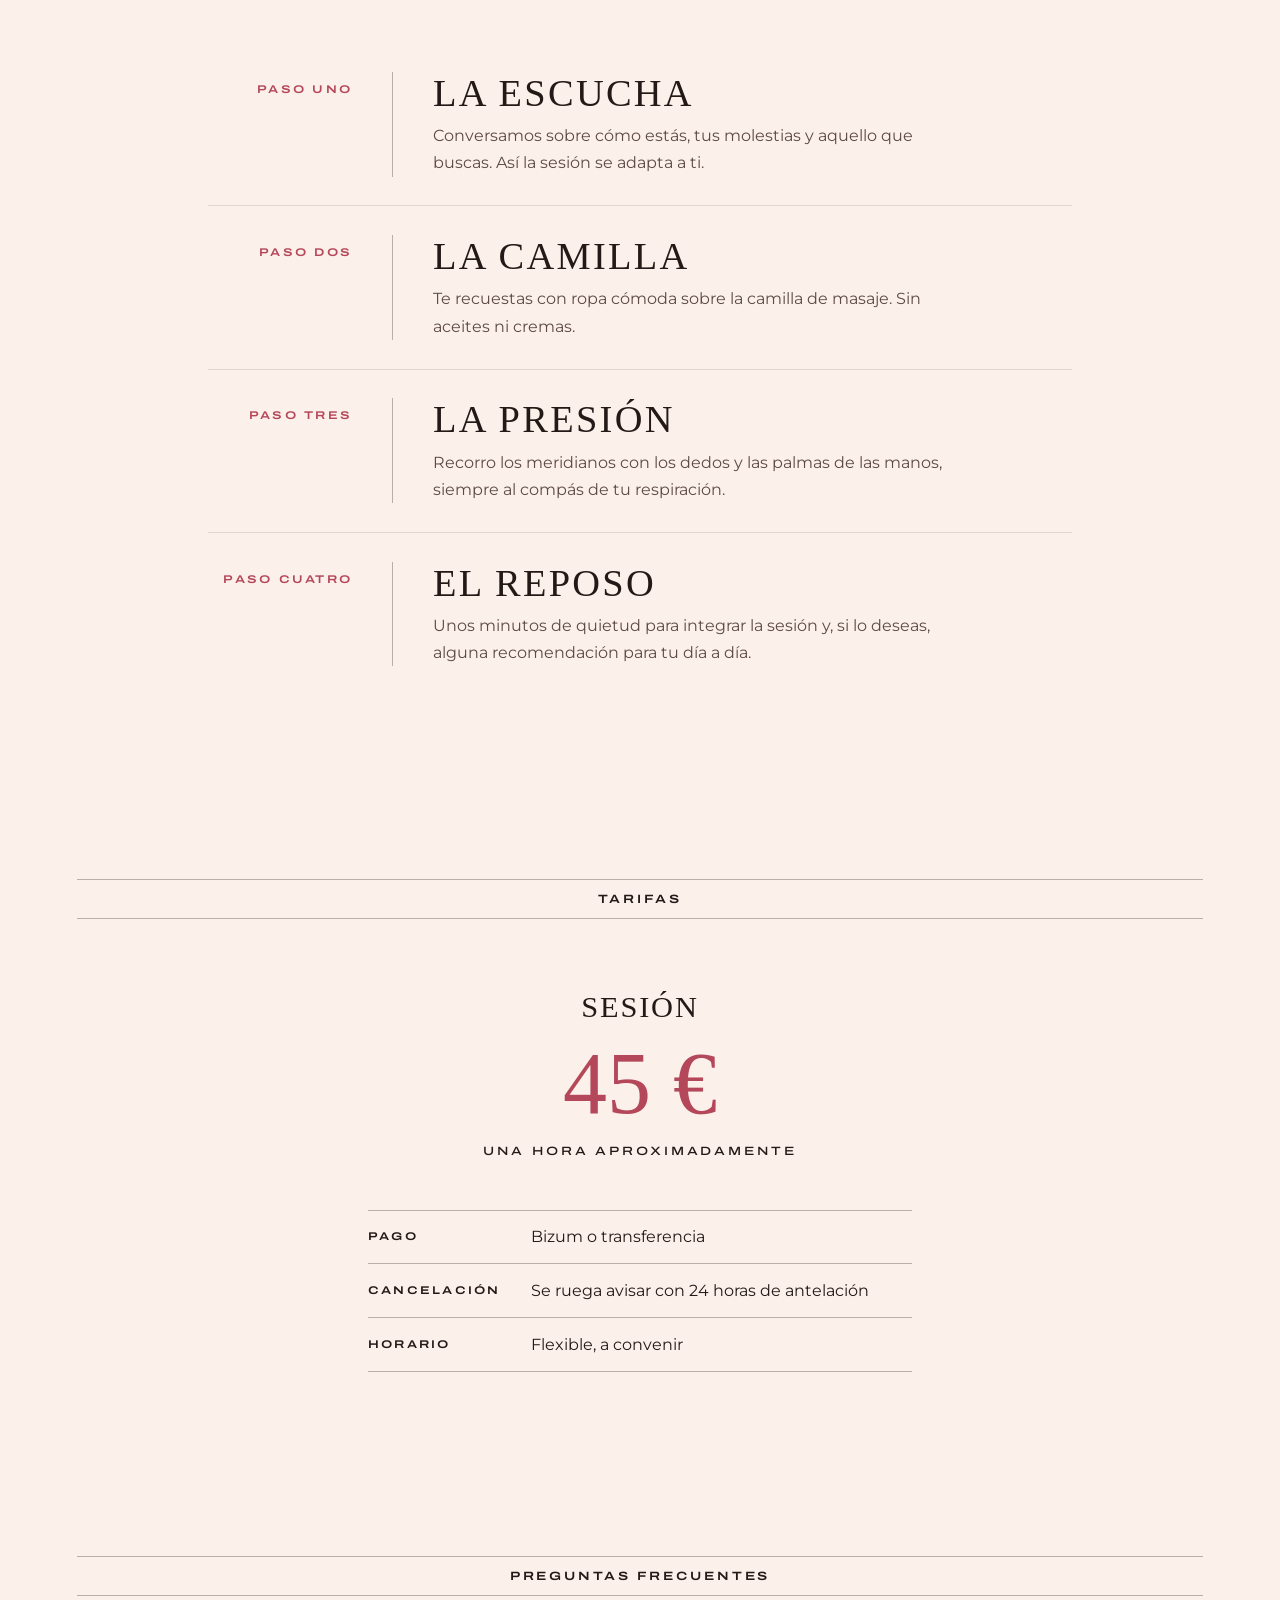
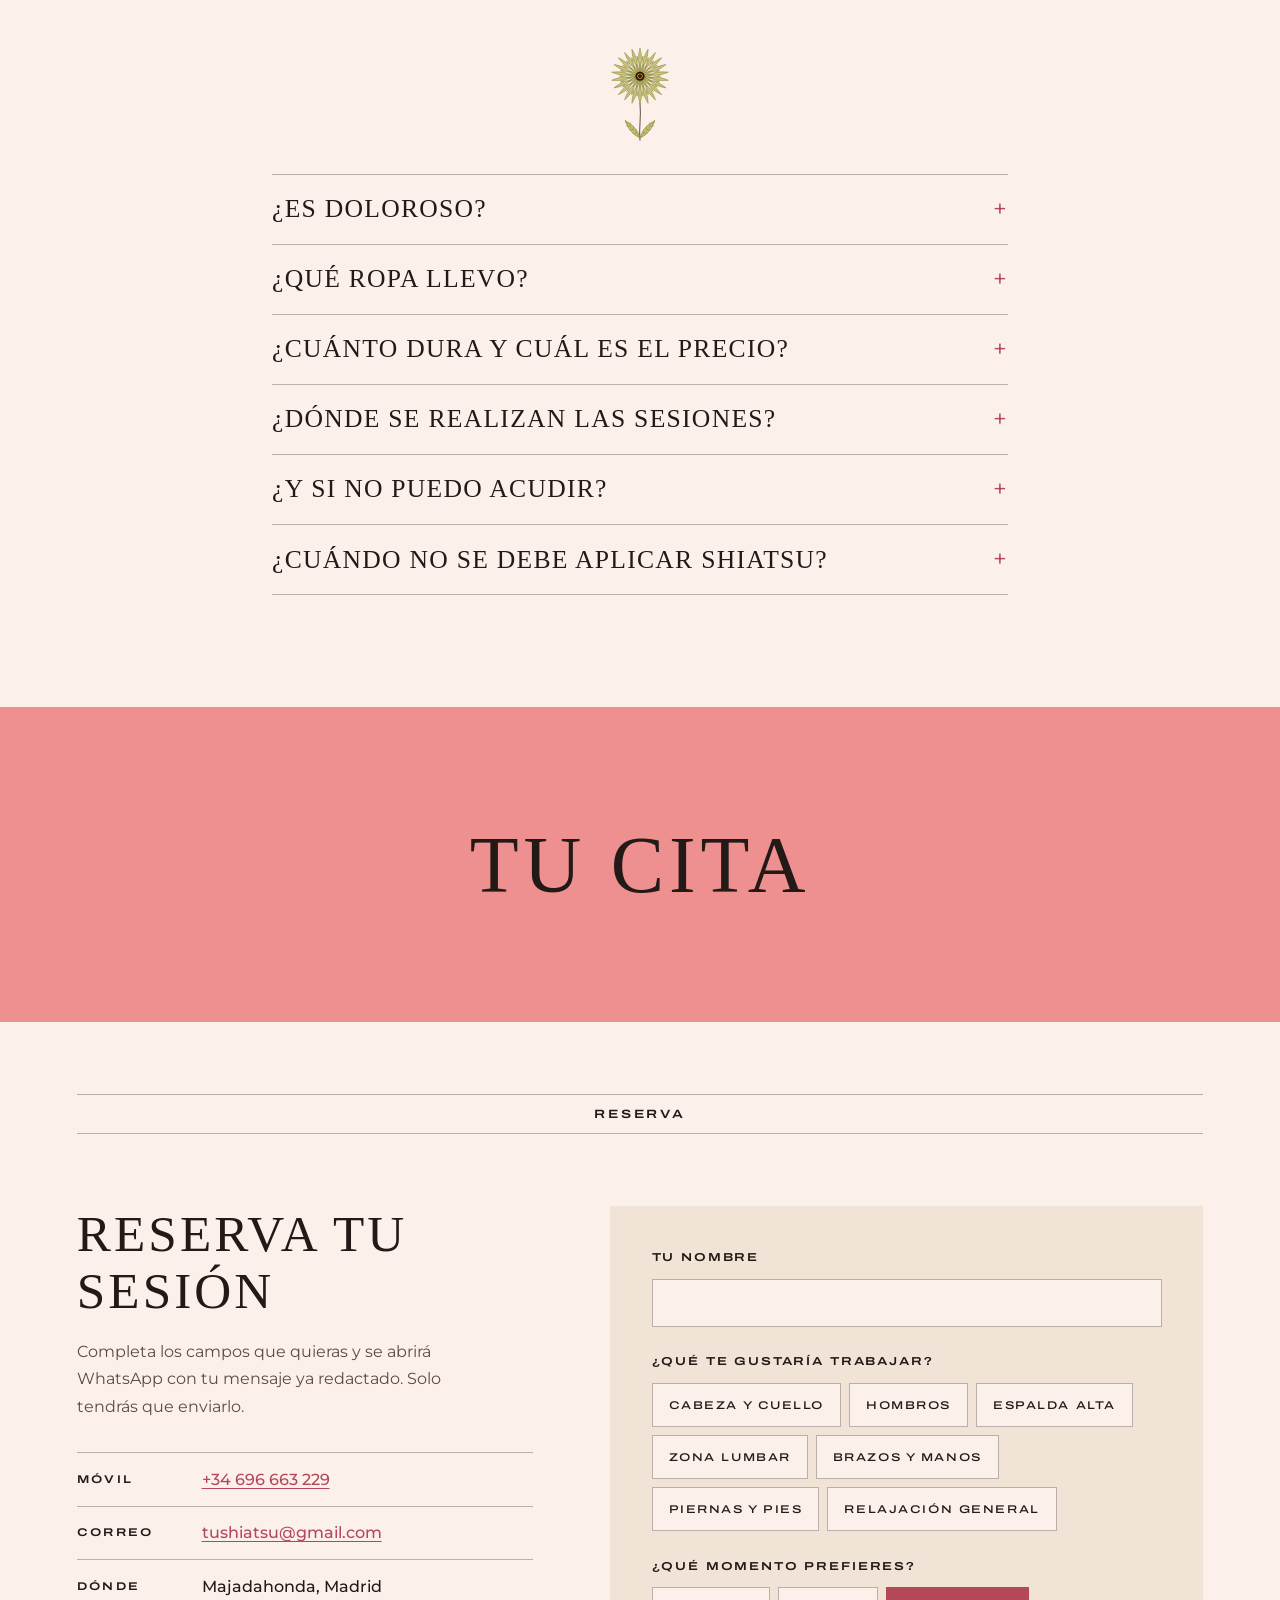
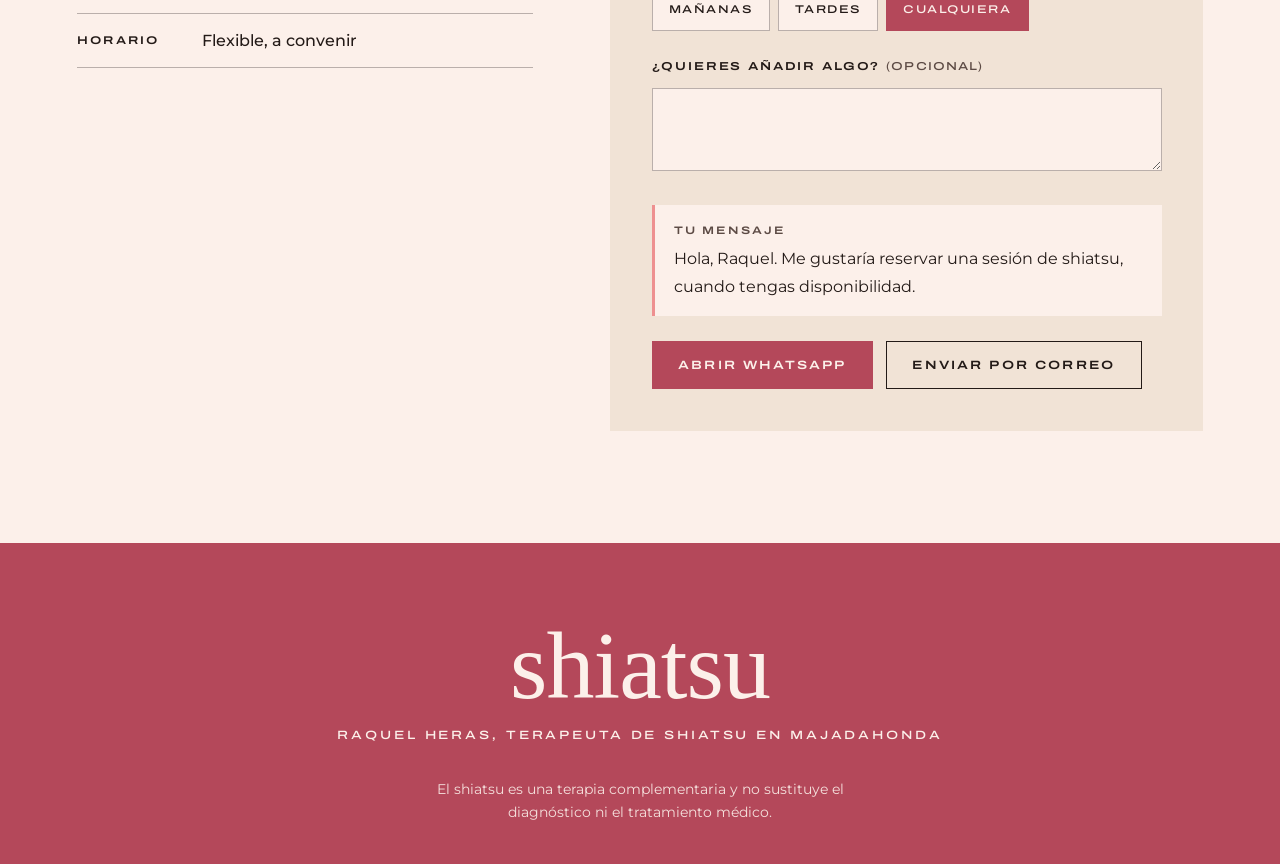
==== commit 61859aa4: "Set price to 45 EUR, drop packs and the body map section Co-Authored-By: Claude Opus 5.5 <noreply@an" ====
--- a/index.html
+++ b/index.html
@@ -33,11 +33,10 @@
     "telephone": "+34696663229",
     "email": "tushiatsu@gmail.com",
     "address": { "@type": "PostalAddress", "addressLocality": "Majadahonda", "addressRegion": "Madrid", "addressCountry": "ES" },
-    "priceRange": "55 €",
+    "priceRange": "45 €",
     "paymentAccepted": "Bizum, transferencia",
     "makesOffer": [
-      { "@type": "Offer", "name": "Sesión individual de shiatsu", "price": "55", "priceCurrency": "EUR" },
-      { "@type": "Offer", "name": "Bono de cinco sesiones de shiatsu", "price": "250", "priceCurrency": "EUR" }
+      { "@type": "Offer", "name": "Sesión de shiatsu", "price": "45", "priceCurrency": "EUR" }
     ]
   }
   </script>
@@ -50,7 +49,6 @@
     <nav aria-label="Principal">
       <ul>
         <li><a href="#que-es">El shiatsu</a></li>
-        <li><a href="#mapa">El cuerpo</a></li>
         <li><a href="#sesion">La sesión</a></li>
         <li><a href="#tarifas">Tarifas</a></li>
         <li><a href="#preguntas">Preguntas</a></li>
@@ -115,65 +113,6 @@
       </div>
     </section>
 
-    <!-- Parte dos -->
-    <section class="divider divider-oliva" aria-hidden="true">
-      <p class="divider-title">El cuerpo</p>
-    </section>
-
-    <section class="panel" id="mapa" aria-labelledby="mapa-titulo">
-      <p class="band">Mapa del cuerpo</p>
-      <div class="center-copy">
-        <h2 id="mapa-titulo" class="caps">¿Dónde reside la tensión?</h2>
-        <p>Elige una zona del cuerpo para descubrir cómo se trabaja durante la sesión.</p>
-      </div>
-
-      <div class="map-body">
-        <svg class="figure" viewBox="0 0 240 480" role="img" aria-labelledby="fig-title">
-          <title id="fig-title">Figura humana de espaldas con los puntos de presión del shiatsu</title>
-          <g class="silhouette">
-            <path id="half" d="M120,310 C114,350 110,400 110,446 C110,456 108,462 98,462 C88,460 86,452 86,440 C82,390 76,340 74,300 C74,276 78,256 80,236 C80,214 76,190 72,168 C66,200 62,240 58,276 C58,284 54,290 48,288 C44,282 45,272 46,262 C50,230 54,190 56,160 C58,140 60,120 68,112 C76,104 92,104 104,100 C107,96 108,90 108,72 L120,72"/>
-            <use href="#half" transform="translate(240 0) scale(-1 1)"/>
-          </g>
-          <g class="cabello">
-            <ellipse cx="120" cy="46" rx="25" ry="31"/>
-            <ellipse cx="120" cy="15" rx="13" ry="9"/>
-            <path class="raya" d="M120,8 V76"/>
-            <path class="horquilla" d="M103,13 L139,8"/>
-          </g>
-          <path class="meridian" d="M106,112 V262 M134,112 V262"/>
-          <path class="columna" d="M118,80 V300 M122,80 V300"/>
-          <path class="conectores" d="M106,132 H134 M106,157 H134 M106,182 H134 M106,210 H134 M106,236 H134 M90,108 H150"/>
-
-          <g class="zone" data-zone="cabeza"><rect x="80" y="8" width="80" height="88" rx="30"/>
-            <circle cx="120" cy="22" r="4"/><circle cx="108" cy="80" r="4"/><circle cx="132" cy="80" r="4"/></g>
-          <g class="zone" data-zone="hombros"><rect x="62" y="97" width="116" height="24" rx="10"/>
-            <circle cx="90" cy="108" r="4"/><circle cx="150" cy="108" r="4"/><circle cx="74" cy="116" r="4"/><circle cx="166" cy="116" r="4"/></g>
-          <g class="zone" data-zone="espalda"><rect x="82" y="122" width="76" height="72" rx="10"/>
-            <circle cx="106" cy="132" r="4"/><circle cx="134" cy="132" r="4"/><circle cx="106" cy="157" r="4"/><circle cx="134" cy="157" r="4"/><circle cx="106" cy="182" r="4"/><circle cx="134" cy="182" r="4"/></g>
-          <g class="zone" data-zone="lumbar"><rect x="80" y="196" width="80" height="88" rx="14"/>
-            <circle cx="106" cy="210" r="4"/><circle cx="134" cy="210" r="4"/><circle cx="106" cy="236" r="4"/><circle cx="134" cy="236" r="4"/><circle cx="120" cy="268" r="4"/></g>
-          <g class="zone" data-zone="brazos"><rect x="40" y="140" width="34" height="152" rx="14"/><rect x="166" y="140" width="34" height="152" rx="14"/>
-            <circle cx="62" cy="200" r="4"/><circle cx="178" cy="200" r="4"/><circle cx="50" cy="276" r="4"/><circle cx="190" cy="276" r="4"/></g>
-          <g class="zone" data-zone="piernas"><rect x="72" y="290" width="96" height="178" rx="14"/>
-            <circle cx="96" cy="340" r="4"/><circle cx="144" cy="340" r="4"/><circle cx="98" cy="395" r="4"/><circle cx="142" cy="395" r="4"/><circle cx="98" cy="448" r="4"/><circle cx="142" cy="448" r="4"/></g>
-        </svg>
-
-        <div class="map-panel">
-          <div class="zone-list" role="group" aria-label="Zonas del cuerpo">
-            <button type="button" data-zone="cabeza" aria-pressed="false">Cabeza y cuello</button>
-            <button type="button" data-zone="hombros" aria-pressed="false">Hombros</button>
-            <button type="button" data-zone="espalda" aria-pressed="false">Espalda alta</button>
-            <button type="button" data-zone="lumbar" aria-pressed="false">Zona lumbar</button>
-            <button type="button" data-zone="brazos" aria-pressed="false">Brazos y manos</button>
-            <button type="button" data-zone="piernas" aria-pressed="false">Piernas y pies</button>
-          </div>
-          <div class="zone-info" aria-live="polite">
-            <p class="zone-empty">Elige una zona para comenzar.</p>
-          </div>
-        </div>
-      </div>
-    </section>
-
     <!-- Parte tres -->
     <section class="divider divider-naranja" aria-hidden="true">
       <p class="divider-title">La sesión</p>
@@ -210,14 +149,8 @@
       <div class="tarifas">
         <div class="tarifa">
           <h3 class="caps">Sesión</h3>
-          <p class="precio">55 €</p>
+          <p class="precio">45 €</p>
           <p class="wide wide-sm">Una hora aproximadamente</p>
-        </div>
-        <div class="tarifa">
-          <h3 class="caps">Bono</h3>
-          <p class="precio">250 €</p>
-          <p class="wide wide-sm">Cinco sesiones</p>
-          <p class="wide wide-sm ahorro">Ahorro de 25 €</p>
         </div>
       </div>
       <dl class="condiciones">
@@ -241,7 +174,7 @@
         </details>
         <details>
           <summary>¿Cuánto dura y cuál es el precio?</summary>
-          <p>Cada sesión dura aproximadamente una hora y cuesta 55 €. El bono de cinco sesiones cuesta 250 €. El pago se realiza por Bizum o transferencia.</p>
+          <p>Cada sesión dura aproximadamente una hora y cuesta 45 €. El pago se realiza por Bizum o transferencia.</p>
         </details>
         <details>
           <summary>¿Dónde se realizan las sesiones?</summary>
@@ -289,14 +222,6 @@
           </div>
 
           <fieldset class="field">
-            <legend>¿Qué quieres reservar?</legend>
-            <div class="chips">
-              <label><input type="radio" name="tipo" value="una sesión de shiatsu" checked><span>Sesión individual</span></label>
-              <label><input type="radio" name="tipo" value="el bono de cinco sesiones de shiatsu"><span>Bono de cinco sesiones</span></label>
-            </div>
-          </fieldset>
-
-          <fieldset class="field">
             <legend>¿Qué te gustaría trabajar?</legend>
             <div class="chips">
               <label><input type="checkbox" name="zona" value="cabeza y cuello"><span>Cabeza y cuello</span></label>
--- a/styles.css
+++ b/styles.css
@@ -224,56 +224,6 @@
   .swatches { grid-template-columns: repeat(2, minmax(0, 1fr)); }
 }
 
-/* Mapa del cuerpo */
-.map-body {
-  max-width: 64rem; margin: 0 auto;
-  display: grid; grid-template-columns: minmax(13rem, 19rem) 1px 1fr; gap: clamp(1.5rem, 5vw, 4rem); align-items: start;
-}
-.map-body::before { content: ""; grid-column: 2; grid-row: 1; align-self: stretch; background: var(--filete); }
-.figure { grid-column: 1; grid-row: 1; width: 100%; height: auto; max-height: 32rem; }
-.map-panel { grid-column: 3; grid-row: 1; }
-.silhouette path, .silhouette use { fill: #F4DCCB; stroke: #C98B6B; stroke-width: 1; }
-.cabello ellipse { fill: #2A2530; }
-.cabello .raya { stroke: #6B6470; stroke-width: .8; }
-.cabello .horquilla { stroke: var(--ambar); stroke-width: 1.6; stroke-linecap: round; }
-.columna { fill: none; stroke: #C98B6B; stroke-width: .9; }
-.conectores { fill: none; stroke: var(--tinta); stroke-width: .7; }
-.meridian { fill: none; stroke: var(--oliva); stroke-width: 1.2; stroke-dasharray: 3 4; }
-.zone { cursor: pointer; }
-.zone rect { fill: transparent; transition: fill .25s ease; }
-.zone circle { fill: var(--beige); stroke: #8C8A3A; stroke-width: 1.4; transition: fill .25s ease, stroke .25s ease, r .25s ease; }
-.zone:hover rect { fill: rgba(238, 144, 144, .3); }
-.zone.is-active rect { fill: rgba(238, 144, 144, .55); }
-.zone.is-active circle { fill: var(--rosa); stroke: var(--rosa); r: 5.5px; }
-
-.zone-list { display: flex; flex-wrap: wrap; gap: .5rem; margin-bottom: 2rem; }
-.zone-list button, .chips span {
-  display: inline-flex; align-items: center; min-height: 44px; padding: .45rem 1rem;
-  font-family: var(--ancha); font-stretch: 125%; font-weight: 500;
-  text-transform: uppercase; letter-spacing: .14em; font-size: .7rem;
-  color: var(--tinta); background: transparent; border: 1px solid var(--filete); cursor: pointer;
-  transition: background-color .2s ease, color .2s ease, border-color .2s ease;
-}
-.zone-list button:hover, .chips label:hover span { border-color: var(--tinta); }
-.zone-list button[aria-pressed="true"] { background: var(--rosa); color: var(--crema); border-color: var(--rosa); }
-
-.zone-info { min-height: 15rem; max-width: 34rem; }
-.zone-empty { color: var(--tinta-suave); font-style: italic; }
-.zone-info h3 { font-size: clamp(2rem, 4vw, 3rem); margin-bottom: .6rem; }
-.zone-info .ayuda { margin-bottom: 1.4rem; color: var(--rosa); }
-.zone-info p { color: var(--tinta-suave); }
-@media (prefers-reduced-motion: no-preference) {
-  .zone-card { animation: entra .35s ease both; }
-  @keyframes entra { from { opacity: 0; transform: translateY(6px); } }
-}
-@media (max-width: 760px) {
-  .map-body { grid-template-columns: 1fr; }
-  .map-body::before { display: none; }
-  .figure { max-height: 22rem; }
-  .map-panel { grid-column: 1; grid-row: 2; }
-  .zone-info { min-height: 0; }
-}
-
 /* Pasos, como la lámina de jerarquía tipográfica */
 .steps { list-style: none; margin: 0 auto; padding: 0; max-width: 54rem; }
 .steps li {
@@ -300,13 +250,7 @@
 .terapeuta { padding-top: 0; padding-bottom: clamp(2.5rem, 6vw, 4rem); }
 
 /* Tarifas, como la lámina de dos marcas separadas por un filete */
-.tarifas {
-  display: grid; grid-template-columns: 1fr 1px 1fr; gap: clamp(1.5rem, 5vw, 4rem);
-  max-width: 50rem; margin: 0 auto 3rem; text-align: center;
-}
-.tarifas::before { content: ""; grid-column: 2; grid-row: 1; background: var(--filete); }
-.tarifa:first-child { grid-column: 1; grid-row: 1; }
-.tarifa:last-child { grid-column: 3; grid-row: 1; }
+.tarifas { max-width: 50rem; margin: 0 auto 3rem; text-align: center; }
 .tarifa h3 { font-size: clamp(1.4rem, 2.8vw, 1.9rem); }
 .precio { font-family: var(--display); font-size: clamp(3.6rem, 9vw, 5.5rem); line-height: 1; margin: 1rem 0 .8rem; color: var(--rosa); }
 .condiciones { max-width: 34rem; margin: 0 auto; }
@@ -317,12 +261,6 @@
   text-transform: uppercase; letter-spacing: .2em; font-size: .7rem; padding-top: .25rem;
 }
 .condiciones dd { margin: 0; }
-.tarifa .ahorro { margin-top: .5rem; color: var(--rosa); }
-@media (max-width: 600px) {
-  .tarifas { grid-template-columns: 1fr; row-gap: 2.8rem; }
-  .tarifas::before { display: none; }
-  .tarifa:first-child, .tarifa:last-child { grid-column: 1; grid-row: auto; }
-}
 
 /* Preguntas */
 .faq-list { max-width: 46rem; margin: 0 auto; }
@@ -372,7 +310,14 @@
 .chips { display: flex; flex-wrap: wrap; gap: .5rem; }
 .chips label { position: relative; cursor: pointer; }
 .chips input { position: absolute; opacity: 0; inset: 0; margin: 0; cursor: pointer; }
-.chips span { background: var(--crema); }
+.chips span {
+  display: inline-flex; align-items: center; min-height: 44px; padding: .45rem 1rem;
+  font-family: var(--ancha); font-stretch: 125%; font-weight: 500;
+  text-transform: uppercase; letter-spacing: .14em; font-size: .7rem;
+  color: var(--tinta); background: var(--crema); border: 1px solid var(--filete); cursor: pointer;
+  transition: background-color .2s ease, color .2s ease, border-color .2s ease;
+}
+.chips label:hover span { border-color: var(--tinta); }
 .chips input:checked + span { background: var(--rosa); color: var(--crema); border-color: var(--rosa); }
 .chips input:focus-visible + span { outline: 2px solid var(--rosa); outline-offset: 2px; }
 
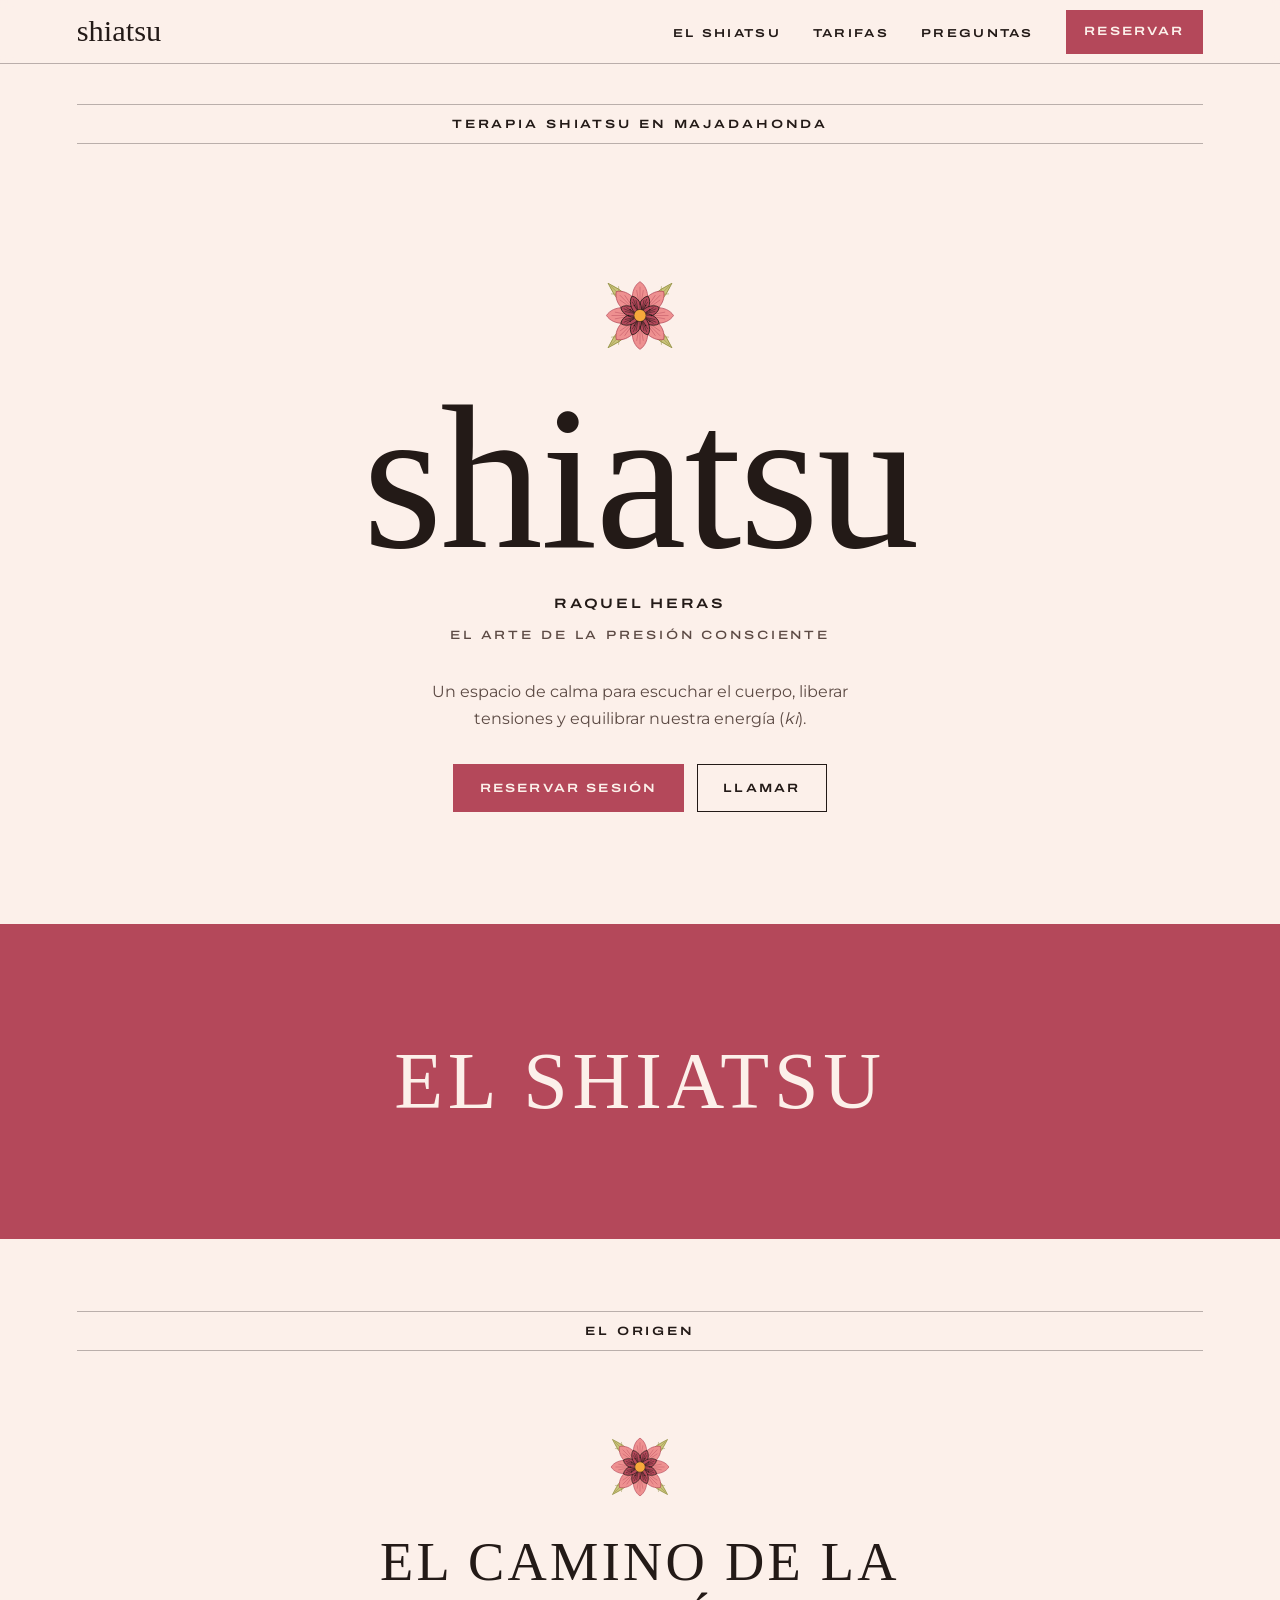
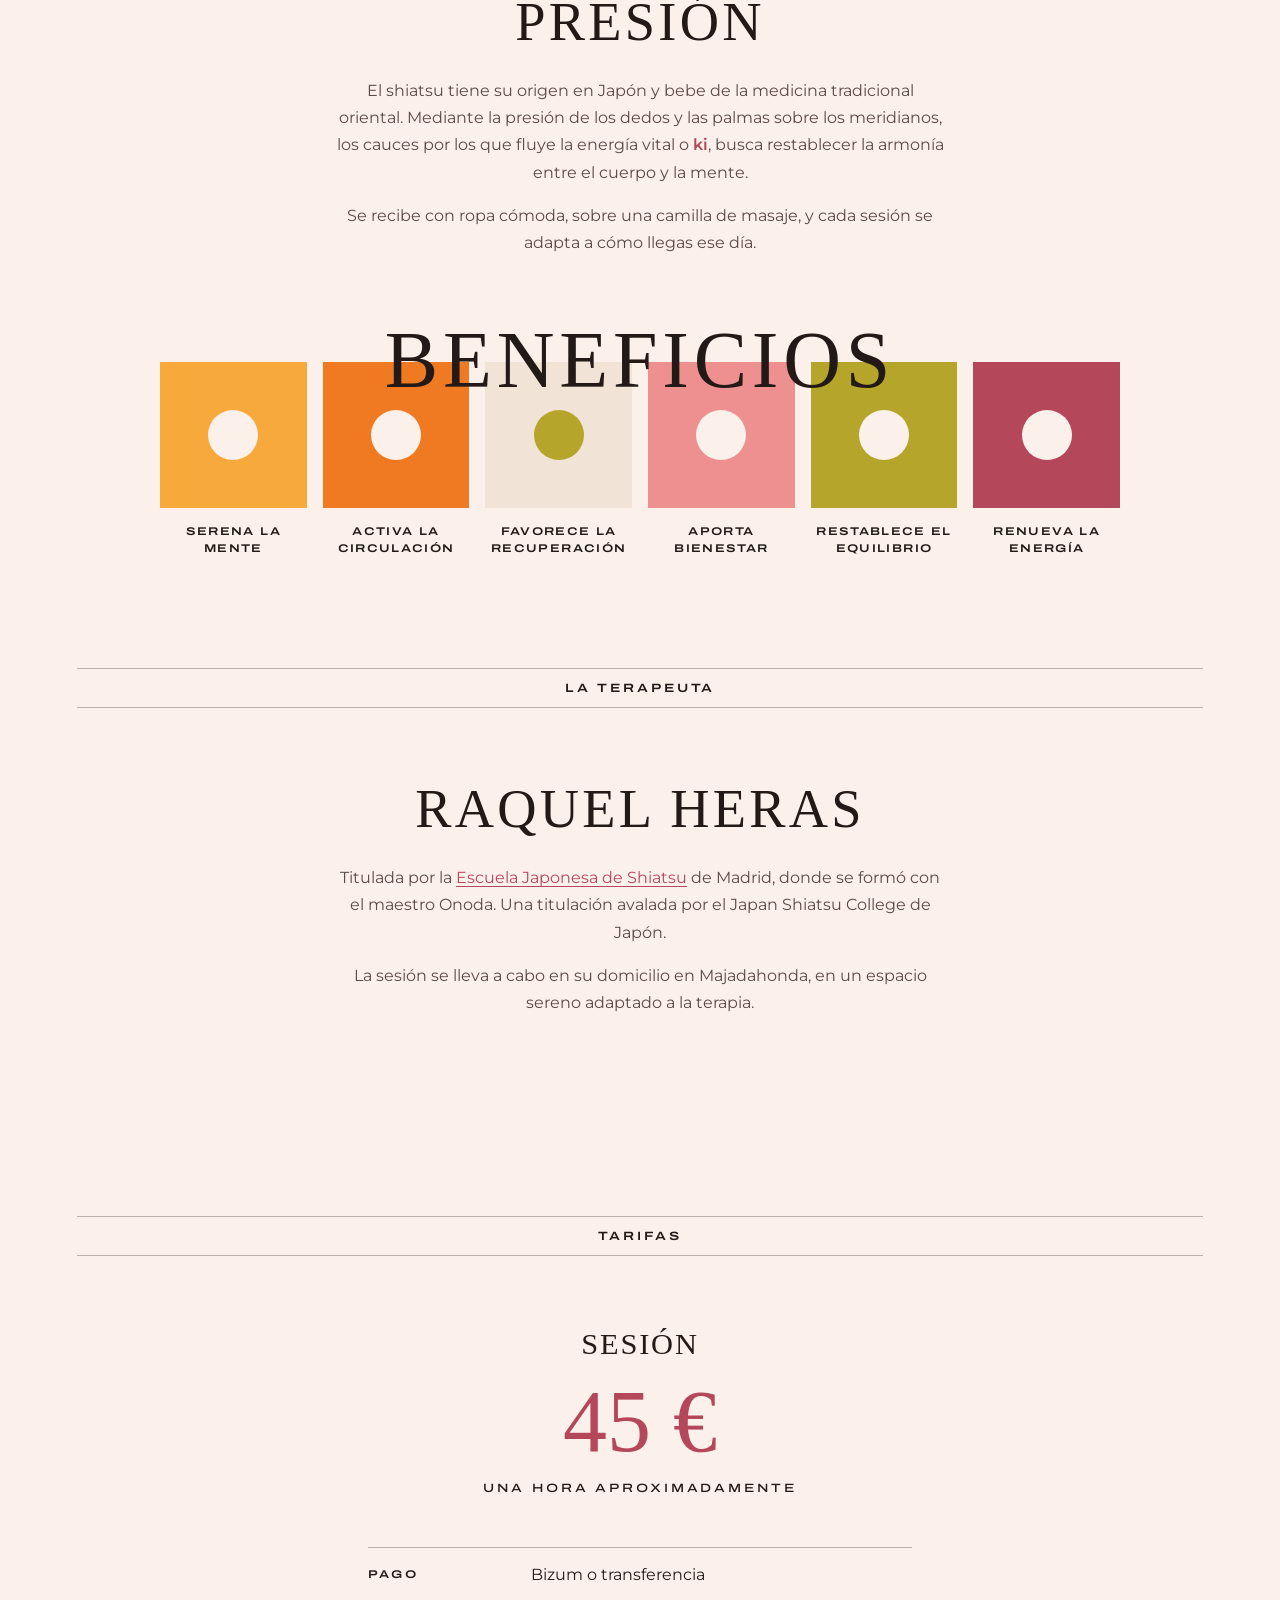
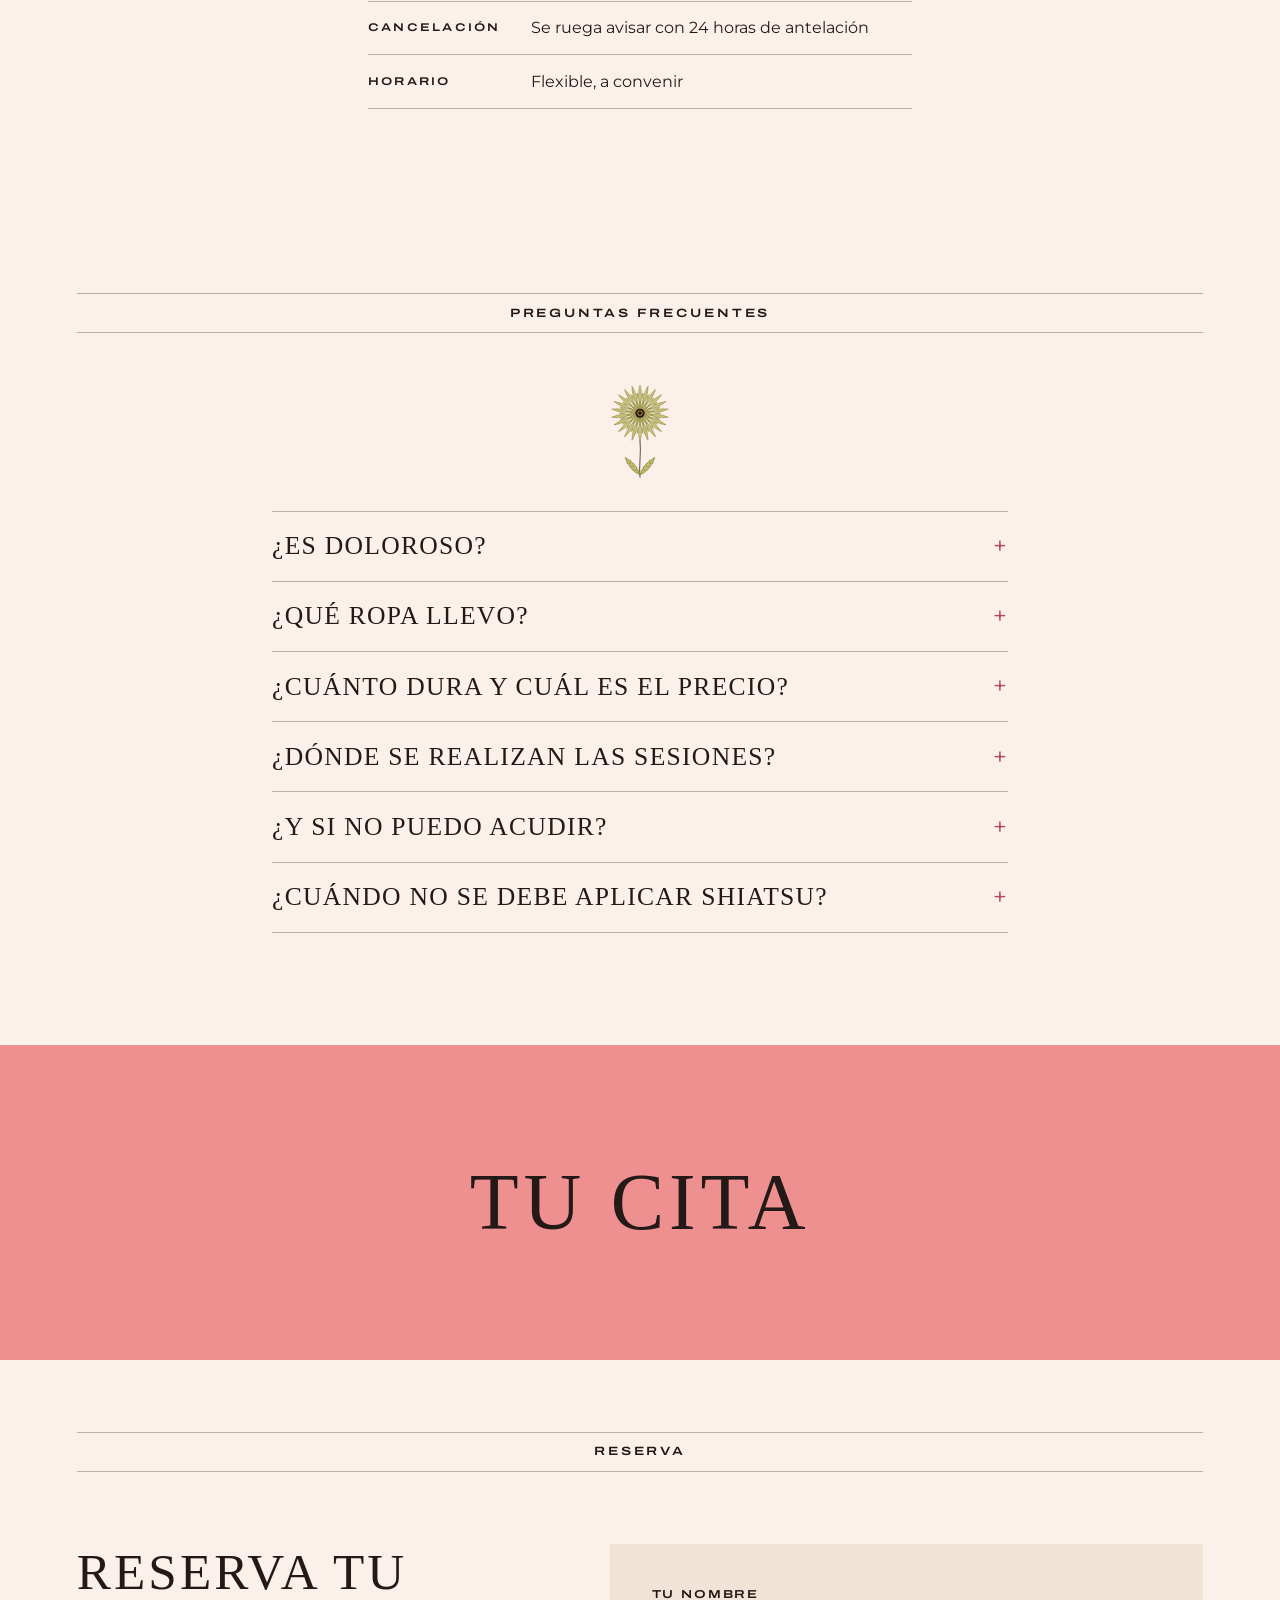
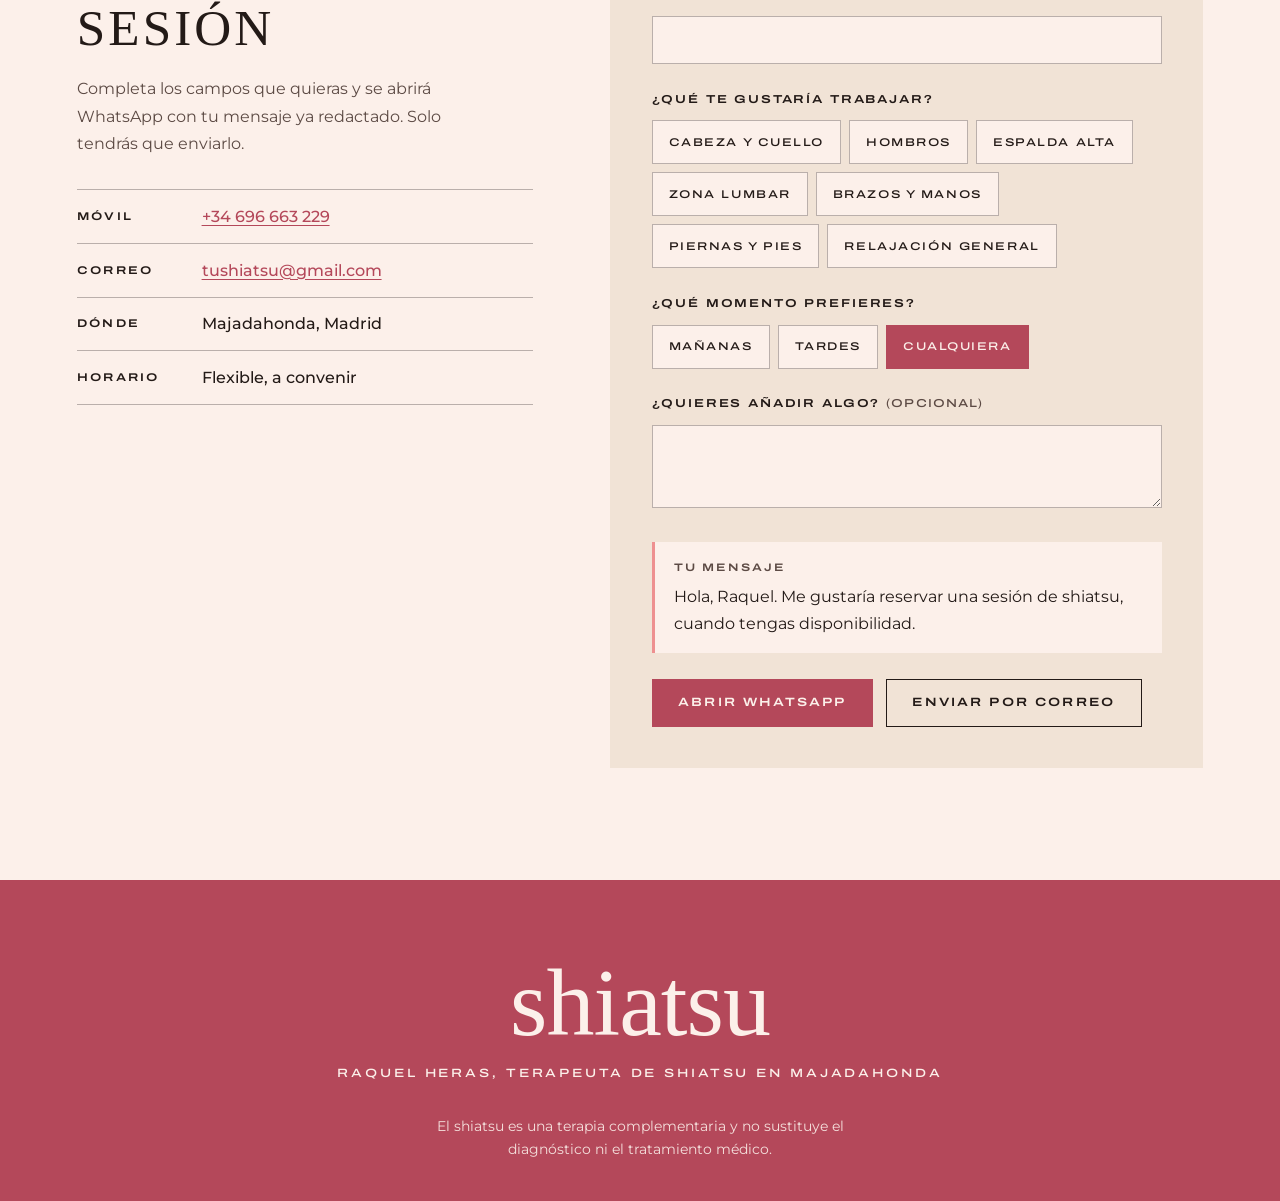
==== commit e2c48420: "Remove session steps and reword where sessions take place Co-Authored-By: Claude Opus 5.5 <noreply@a" ====
--- a/index.html
+++ b/index.html
@@ -49,7 +49,6 @@
     <nav aria-label="Principal">
       <ul>
         <li><a href="#que-es">El shiatsu</a></li>
-        <li><a href="#sesion">La sesión</a></li>
         <li><a href="#tarifas">Tarifas</a></li>
         <li><a href="#preguntas">Preguntas</a></li>
       </ul>
@@ -109,39 +108,8 @@
       <div class="center-copy">
         <h2 id="terapeuta-titulo" class="caps">Raquel Heras</h2>
         <p>Titulada por la <a href="https://shiatsudo.com" target="_blank" rel="noopener">Escuela Japonesa de Shiatsu</a> de Madrid, donde se formó con el maestro Onoda. Una titulación avalada por el Japan Shiatsu College de Japón.</p>
-        <p>Recibe en su domicilio de Majadahonda, en un espacio sereno dedicado a la práctica, con horario flexible para adaptarse a ti.</p>
-      </div>
-    </section>
-
-    <!-- Parte tres -->
-    <section class="divider divider-naranja" aria-hidden="true">
-      <p class="divider-title">La sesión</p>
-    </section>
-
-    <section class="panel" id="sesion" aria-labelledby="sesion-titulo">
-      <p class="band" id="sesion-titulo">El ritual de la sesión</p>
-      <ol class="steps">
-        <li>
-          <p class="step-label">Paso uno</p>
-          <div><h3 class="caps">La escucha</h3>
-          <p>Conversamos sobre cómo estás, tus molestias y aquello que buscas. Así la sesión se adapta a ti.</p></div>
-        </li>
-        <li>
-          <p class="step-label">Paso dos</p>
-          <div><h3 class="caps">La camilla</h3>
-          <p>Te recuestas con ropa cómoda sobre la camilla de masaje. Sin aceites ni cremas.</p></div>
-        </li>
-        <li>
-          <p class="step-label">Paso tres</p>
-          <div><h3 class="caps">La presión</h3>
-          <p>Recorro los meridianos con los dedos y las palmas de las manos, siempre al compás de tu respiración.</p></div>
-        </li>
-        <li>
-          <p class="step-label">Paso cuatro</p>
-          <div><h3 class="caps">El reposo</h3>
-          <p>Unos minutos de quietud para integrar la sesión y, si lo deseas, alguna recomendación para tu día a día.</p></div>
-        </li>
-      </ol>
+        <p>La sesión se lleva a cabo en su domicilio en Majadahonda, en un espacio sereno adaptado a la terapia.</p>
+      </div>
     </section>
 
     <section class="panel" id="tarifas" aria-labelledby="tarifas-titulo">
@@ -178,7 +146,7 @@
         </details>
         <details>
           <summary>¿Dónde se realizan las sesiones?</summary>
-          <p>En mi domicilio de Majadahonda, en un espacio tranquilo preparado para la práctica. Te facilitaré la dirección exacta al confirmar tu cita.</p>
+          <p>La sesión se lleva a cabo en mi domicilio en Majadahonda, en un espacio sereno adaptado a la terapia. Te facilitaré la dirección exacta al confirmar tu cita.</p>
         </details>
         <details>
           <summary>¿Y si no puedo acudir?</summary>
--- a/styles.css
+++ b/styles.css
@@ -224,32 +224,10 @@
   .swatches { grid-template-columns: repeat(2, minmax(0, 1fr)); }
 }
 
-/* Pasos, como la lámina de jerarquía tipográfica */
-.steps { list-style: none; margin: 0 auto; padding: 0; max-width: 54rem; }
-.steps li {
-  display: grid; grid-template-columns: 9rem 1px 1fr; gap: clamp(1rem, 4vw, 2.5rem);
-  padding: 1.8rem 0;
-}
-.steps li + li { border-top: 1px solid rgba(35, 26, 23, .12); }
-.steps li::before { content: ""; grid-column: 2; grid-row: 1; background: var(--filete); }
-.step-label {
-  grid-column: 1; grid-row: 1; margin: .5rem 0 0; text-align: right;
-  font-family: var(--ancha); font-stretch: 125%; font-weight: 600;
-  text-transform: uppercase; letter-spacing: .2em; font-size: .7rem; color: var(--rosa);
-}
-.steps li > div { grid-column: 3; grid-row: 1; }
-.steps h3 { font-size: clamp(1.7rem, 3.4vw, 2.4rem); margin-bottom: .5rem; }
-.steps li p:not(.step-label) { margin: 0; color: var(--tinta-suave); max-width: 32rem; }
-@media (max-width: 560px) {
-  .steps li { grid-template-columns: 1fr; gap: .4rem; }
-  .steps li::before { display: none; }
-  .step-label, .steps li > div { grid-column: 1; grid-row: auto; text-align: left; }
-}
-
 /* La terapeuta */
 .terapeuta { padding-top: 0; padding-bottom: clamp(2.5rem, 6vw, 4rem); }
 
-/* Tarifas, como la lámina de dos marcas separadas por un filete */
+/* Tarifas */
 .tarifas { max-width: 50rem; margin: 0 auto 3rem; text-align: center; }
 .tarifa h3 { font-size: clamp(1.4rem, 2.8vw, 1.9rem); }
 .precio { font-family: var(--display); font-size: clamp(3.6rem, 9vw, 5.5rem); line-height: 1; margin: 1rem 0 .8rem; color: var(--rosa); }
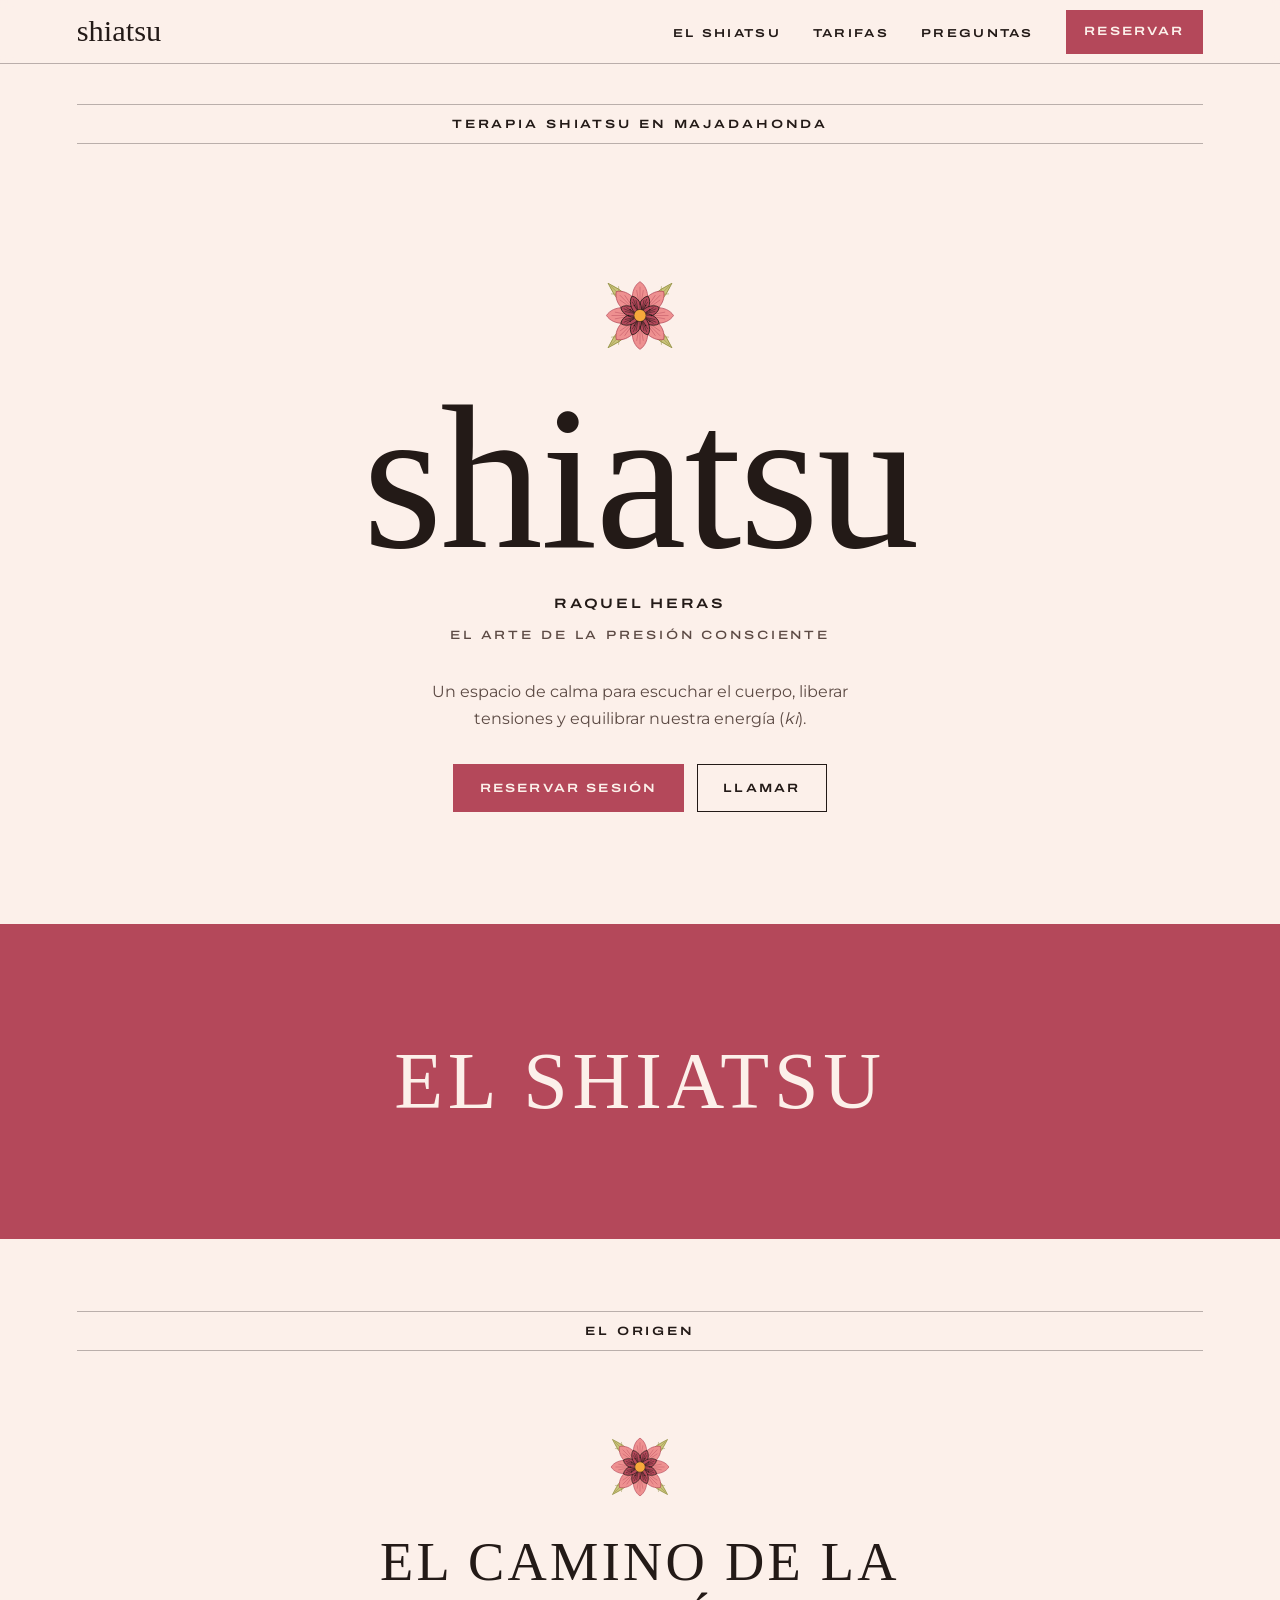
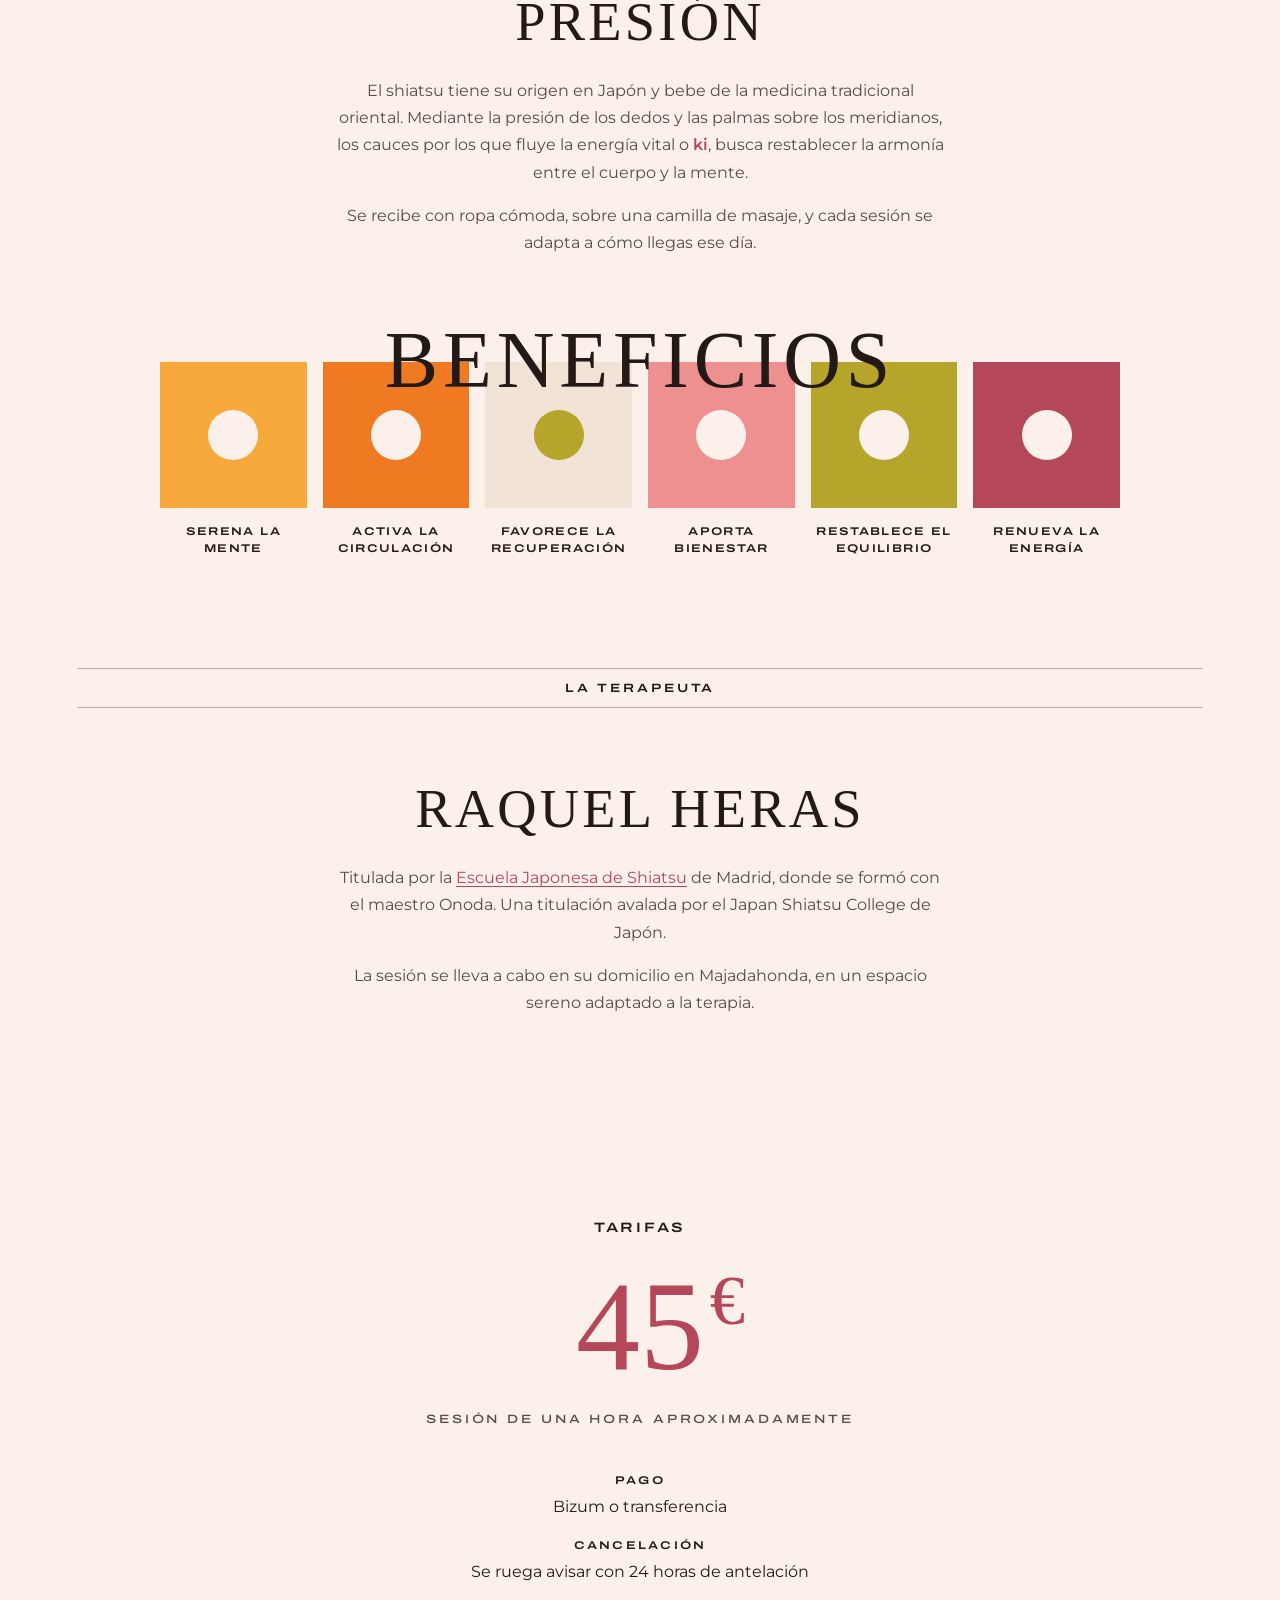
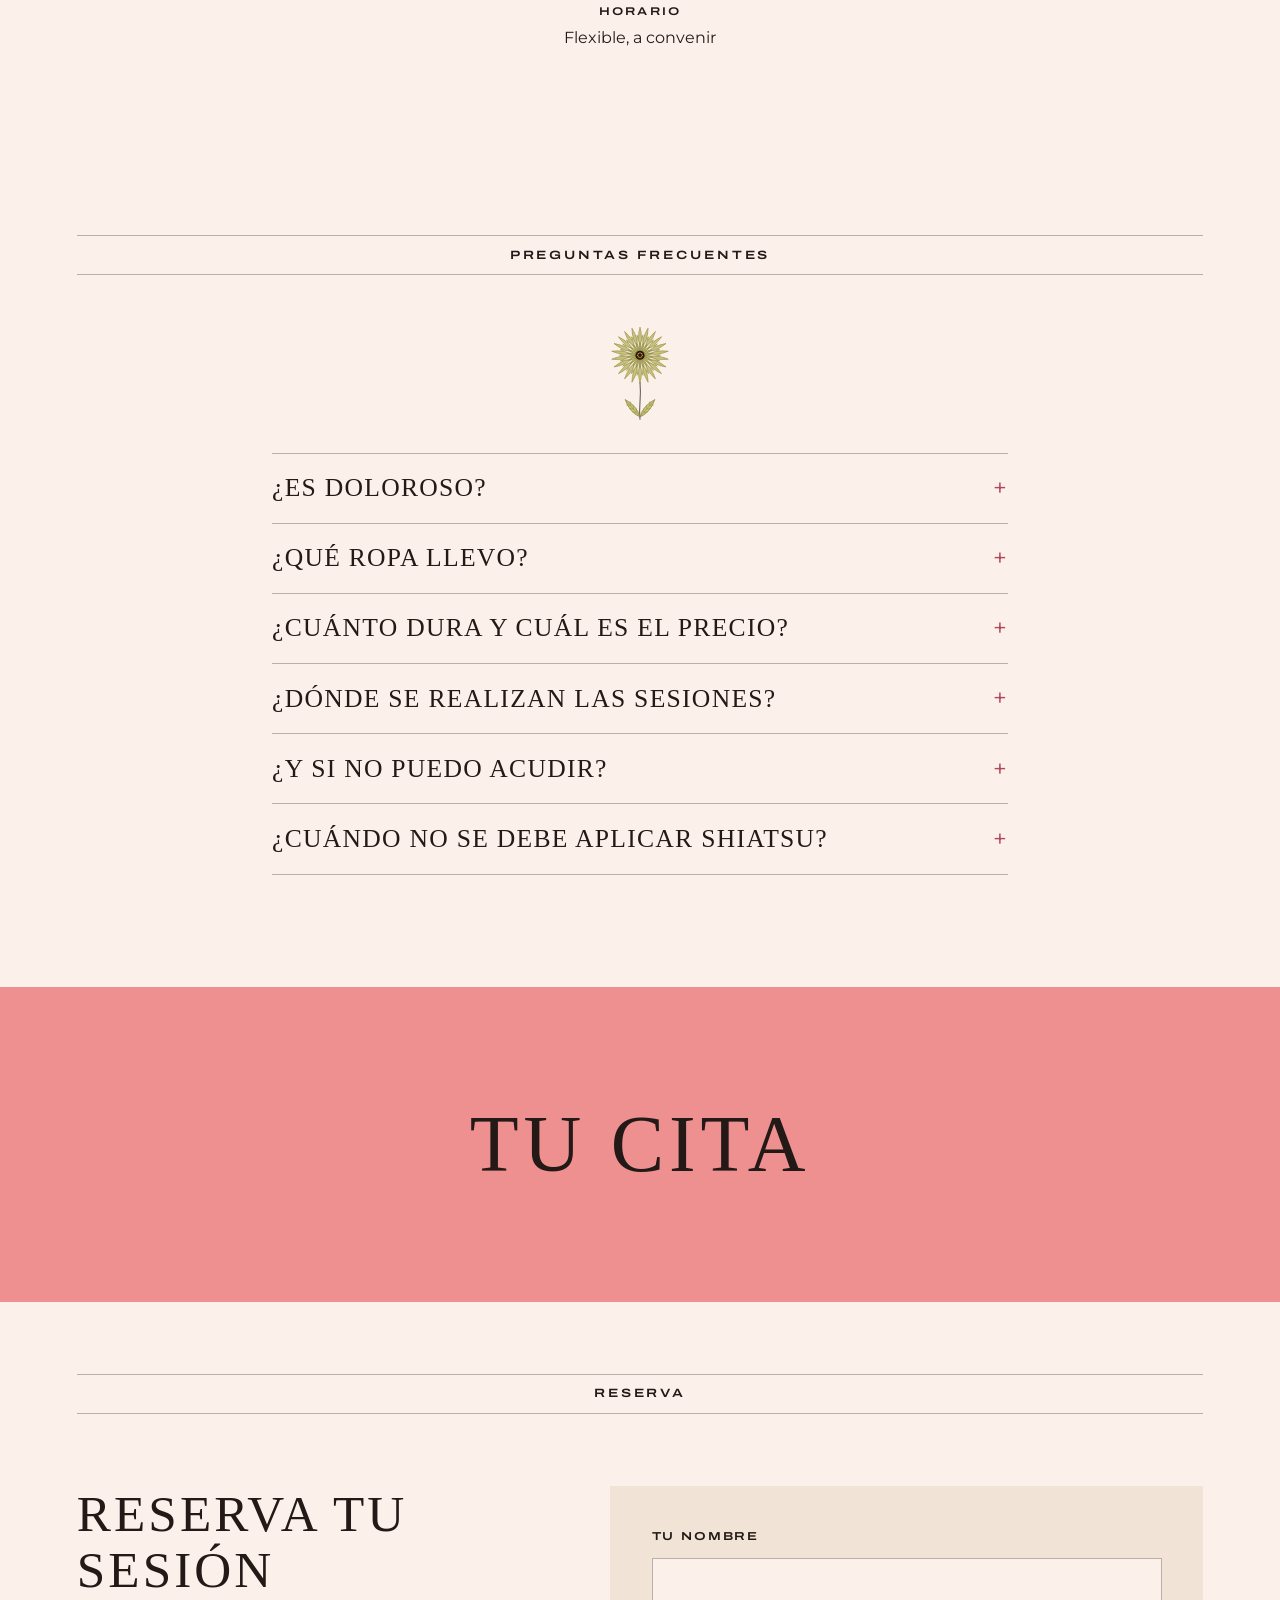
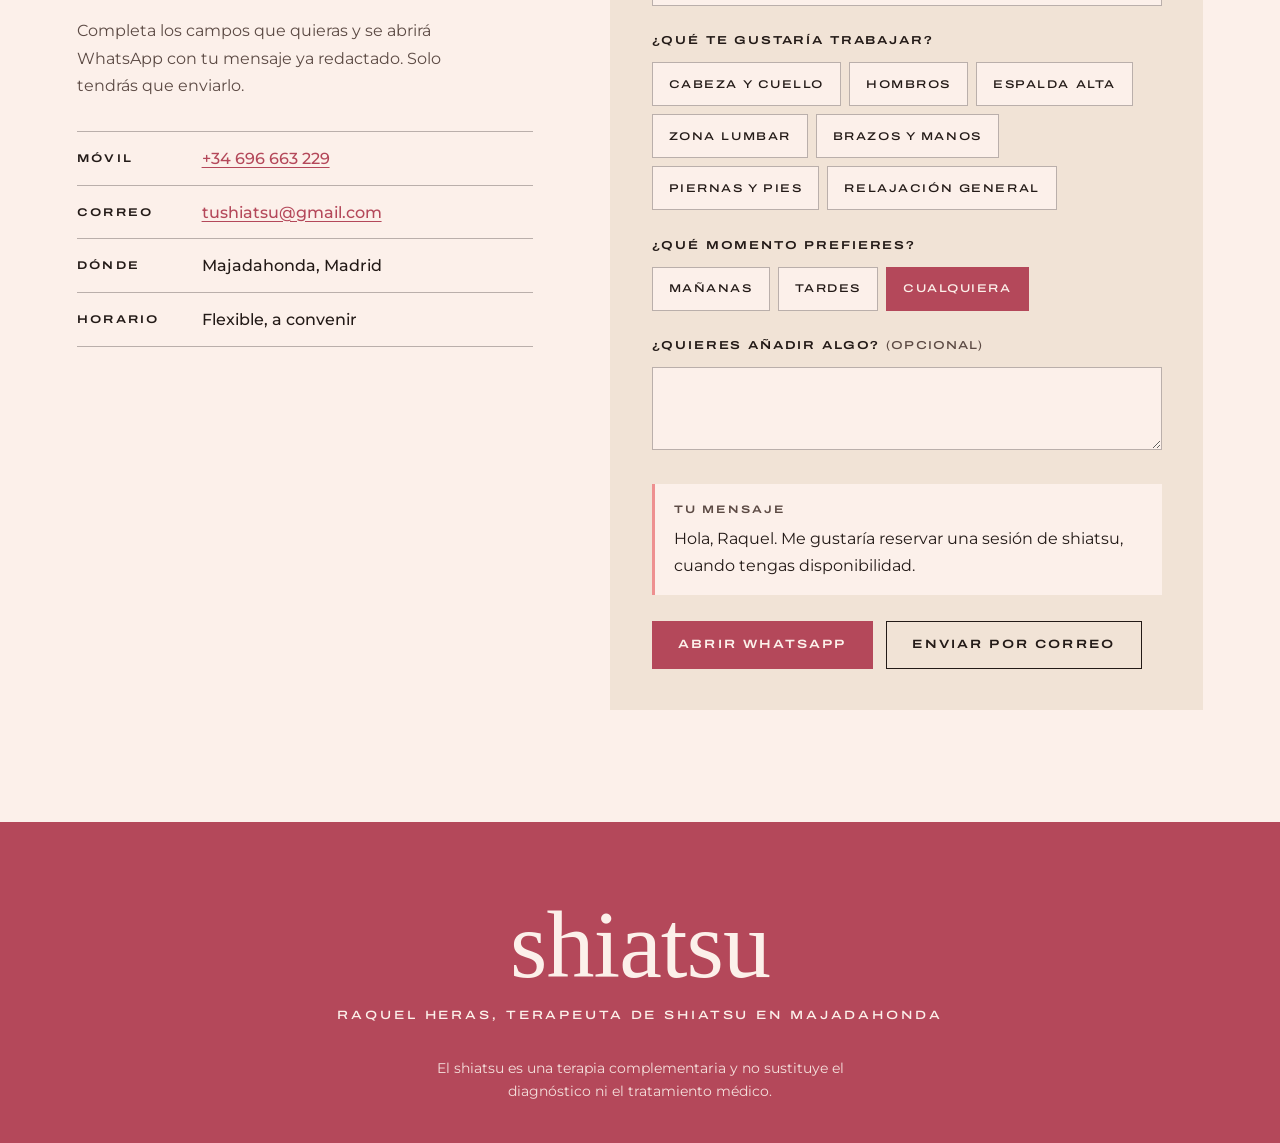
==== commit 1a2a6b1c: "Center the price and drop the rules in the prices section Co-Authored-By: Claude Opus 5.5 <noreply@a" ====
--- a/index.html
+++ b/index.html
@@ -112,14 +112,11 @@
       </div>
     </section>
 
-    <section class="panel" id="tarifas" aria-labelledby="tarifas-titulo">
-      <p class="band" id="tarifas-titulo">Tarifas</p>
-      <div class="tarifas">
-        <div class="tarifa">
-          <h3 class="caps">Sesión</h3>
-          <p class="precio">45 €</p>
-          <p class="wide wide-sm">Una hora aproximadamente</p>
-        </div>
+    <section class="panel tarifas-panel" id="tarifas" aria-labelledby="tarifas-titulo">
+      <div class="tarifa">
+        <p class="wide" id="tarifas-titulo">Tarifas</p>
+        <p class="precio">45<span>€</span></p>
+        <p class="wide wide-sm">Sesión de una hora aproximadamente</p>
       </div>
       <dl class="condiciones">
         <div><dt>Pago</dt><dd>Bizum o transferencia</dd></div>
--- a/styles.css
+++ b/styles.css
@@ -227,16 +227,21 @@
 /* La terapeuta */
 .terapeuta { padding-top: 0; padding-bottom: clamp(2.5rem, 6vw, 4rem); }
 
-/* Tarifas */
-.tarifas { max-width: 50rem; margin: 0 auto 3rem; text-align: center; }
-.tarifa h3 { font-size: clamp(1.4rem, 2.8vw, 1.9rem); }
-.precio { font-family: var(--display); font-size: clamp(3.6rem, 9vw, 5.5rem); line-height: 1; margin: 1rem 0 .8rem; color: var(--rosa); }
-.condiciones { max-width: 34rem; margin: 0 auto; }
-.condiciones div { display: flex; flex-wrap: wrap; gap: .3rem 1.2rem; padding: .8rem 0; border-top: 1px solid var(--filete); }
-.condiciones div:last-child { border-bottom: 1px solid var(--filete); }
+/* Tarifas: todo centrado, sin filetes */
+.tarifas-panel { text-align: center; }
+.tarifa { margin: 0 auto 2.6rem; }
+.tarifa .wide-sm { color: var(--tinta-suave); }
+.precio {
+  font-family: var(--display); font-size: clamp(5rem, 14vw, 8rem); line-height: 1;
+  margin: 1.4rem 0 1.2rem; color: var(--rosa); font-variant-numeric: lining-nums;
+}
+.precio { display: inline-block; position: relative; }
+.precio span { position: absolute; left: 100%; top: .05em; font-size: .55em; margin-left: .08em; }
+.condiciones { margin: 0 auto; display: grid; gap: 1rem; }
+.condiciones div { display: flex; flex-direction: column; align-items: center; gap: .2rem; }
 .condiciones dt {
-  min-width: 9rem; font-family: var(--ancha); font-stretch: 125%; font-weight: 600;
-  text-transform: uppercase; letter-spacing: .2em; font-size: .7rem; padding-top: .25rem;
+  font-family: var(--ancha); font-stretch: 125%; font-weight: 600;
+  text-transform: uppercase; letter-spacing: .2em; font-size: .7rem;
 }
 .condiciones dd { margin: 0; }
 
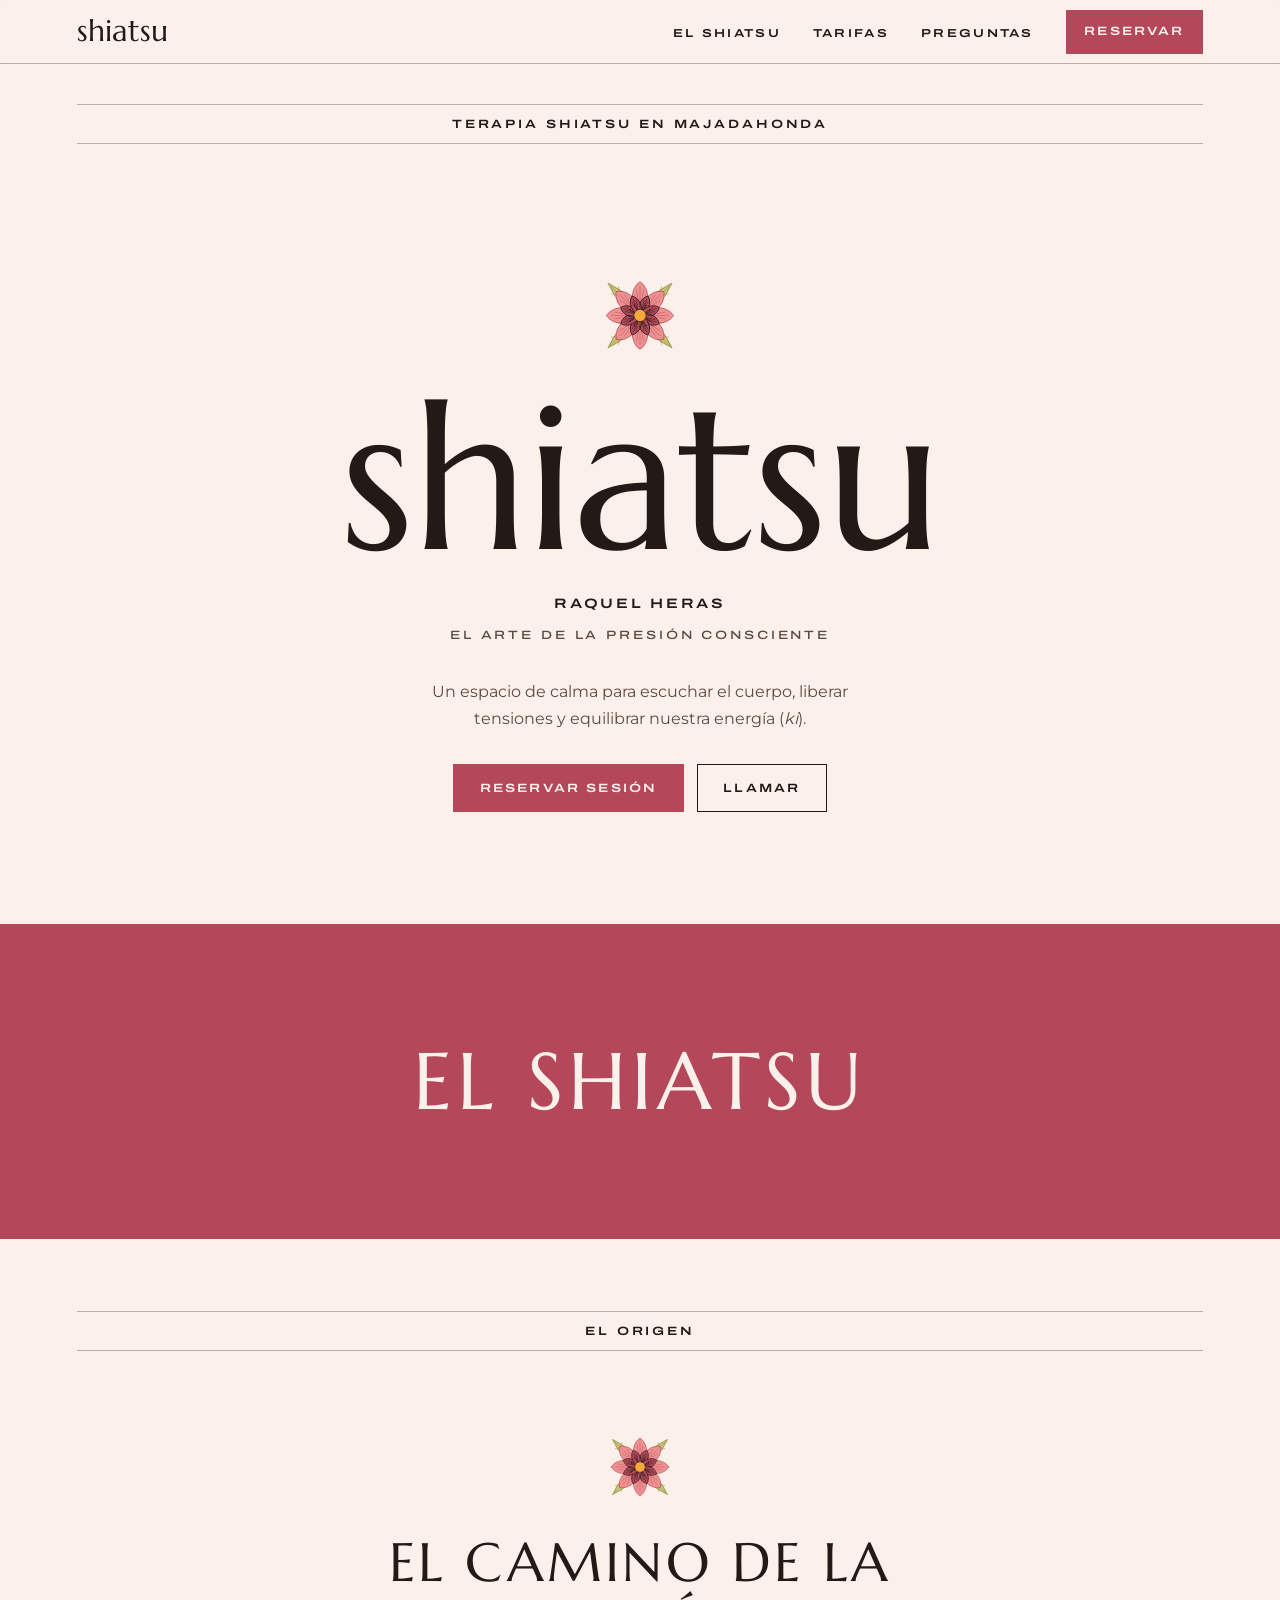
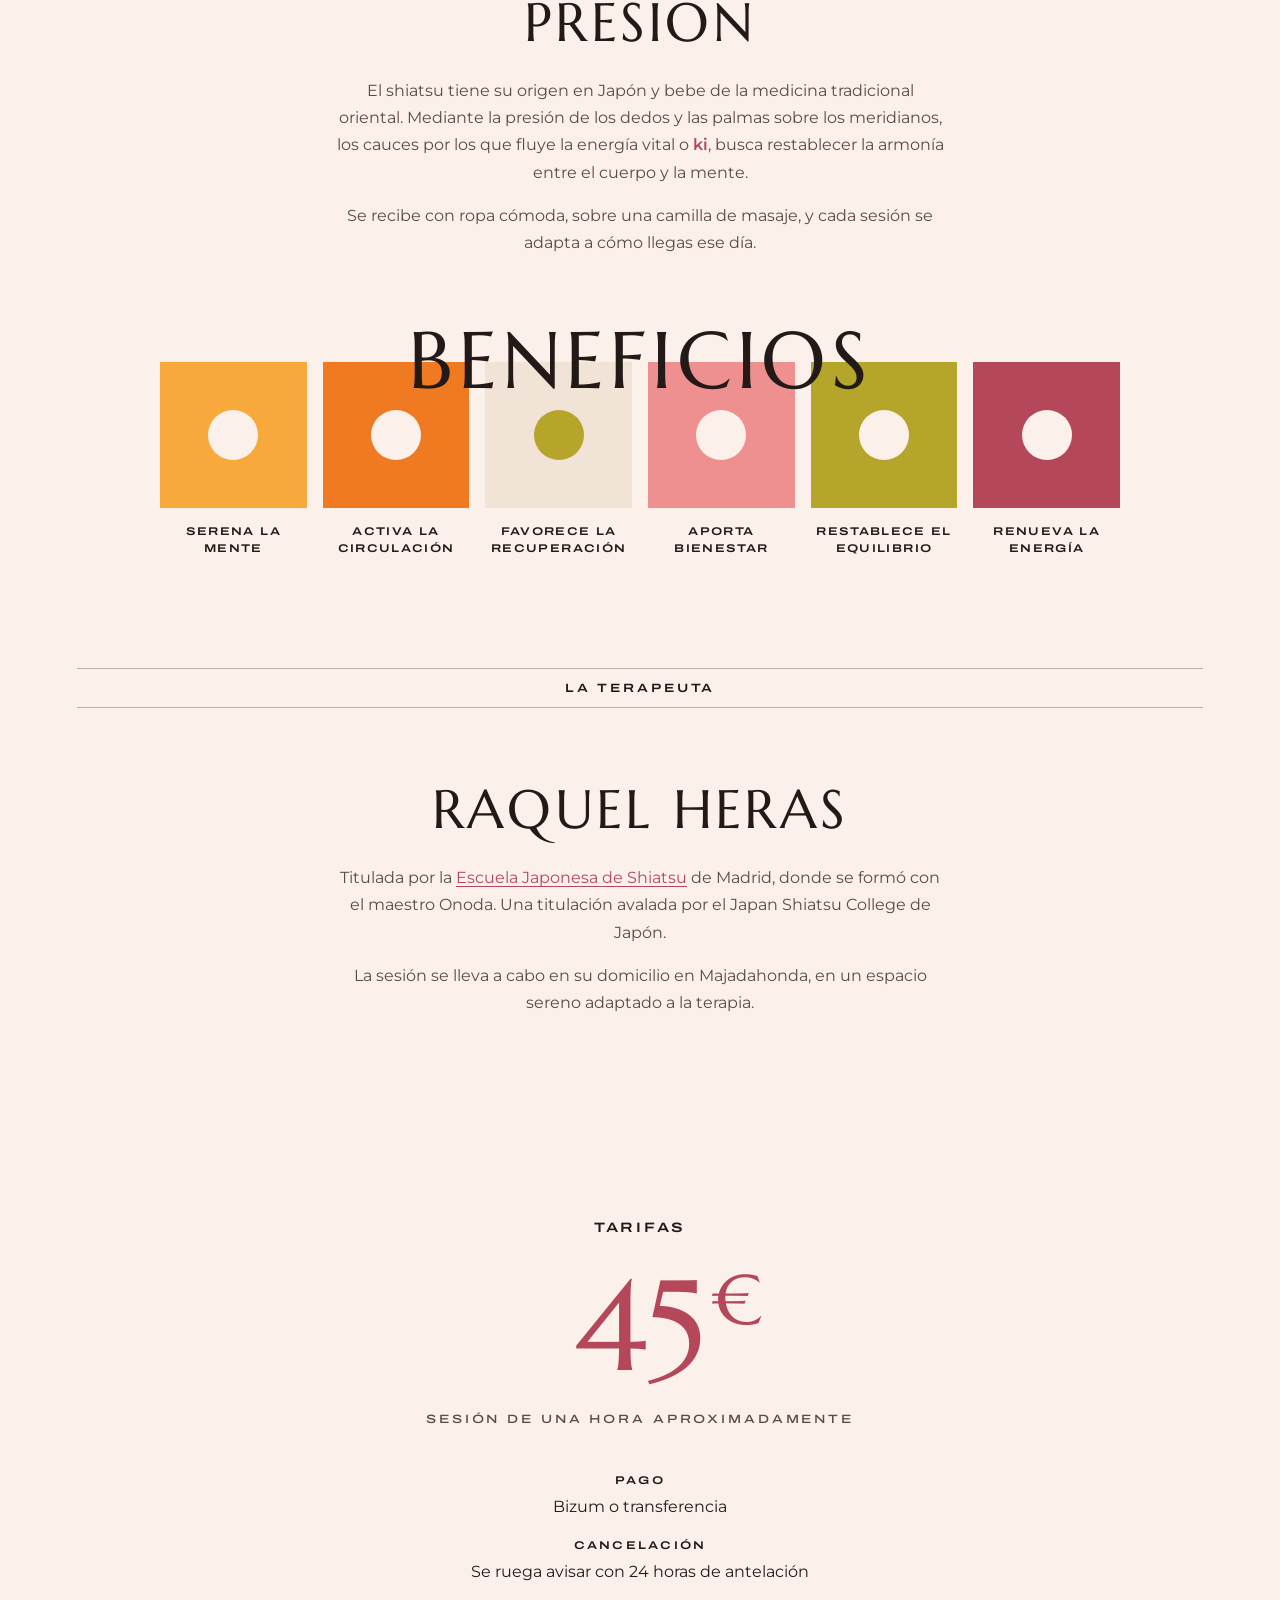
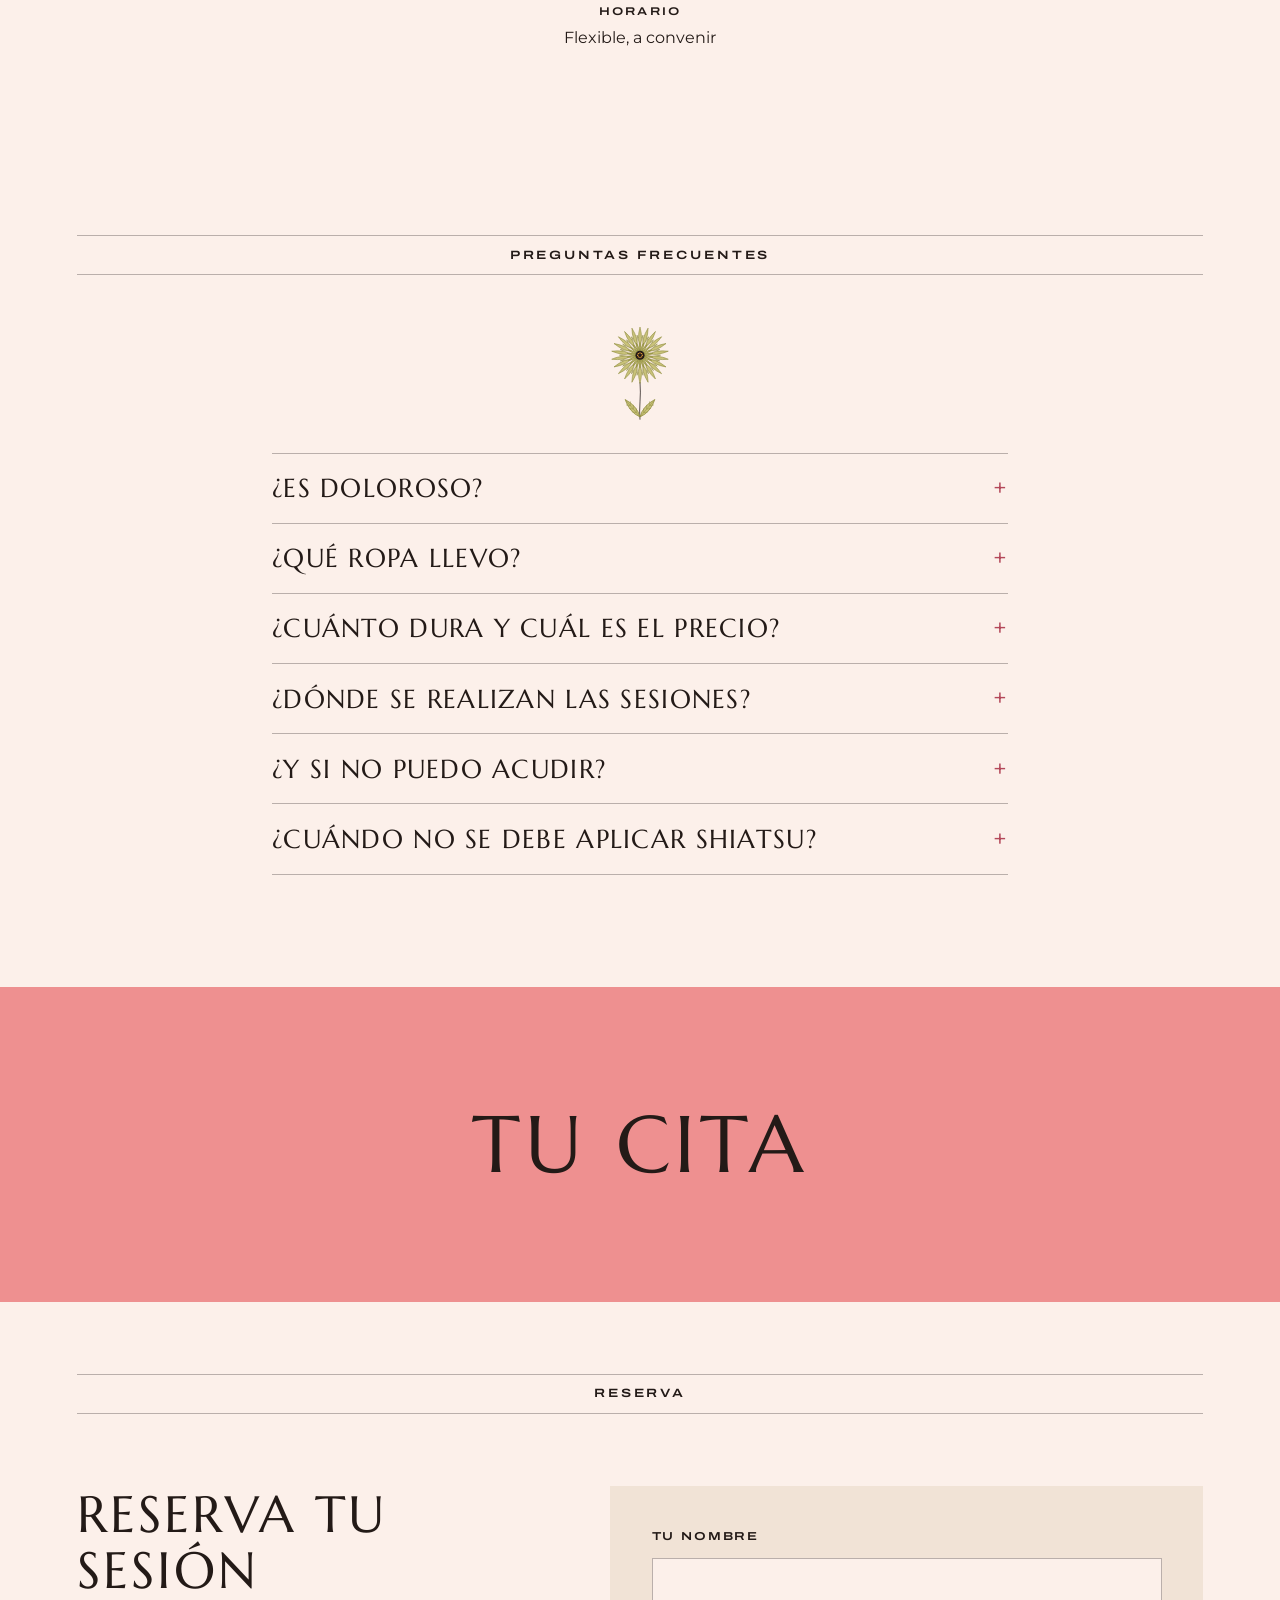
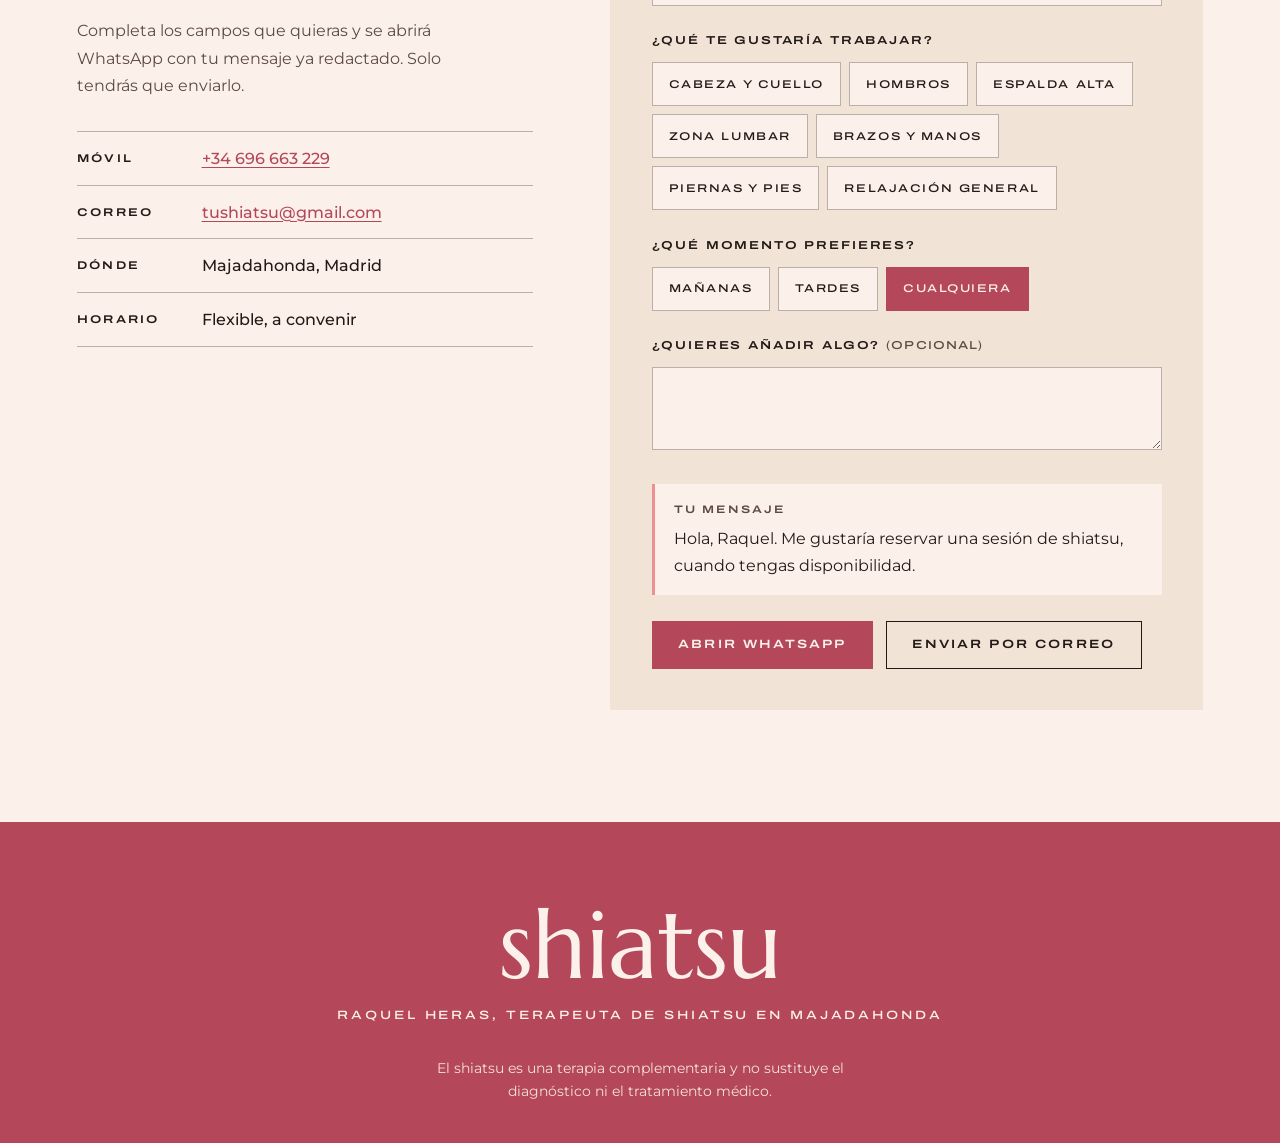
==== commit 4679d0a5: "Switch display font from Italiana to Marcellus for legibility Italiana's hairline strokes were hard " ====
--- a/index.html
+++ b/index.html
@@ -8,14 +8,14 @@
   <meta name="theme-color" content="#FCF0EA">
   <meta name="color-scheme" content="light only">
   <meta name="supported-color-schemes" content="light">
-  <link rel="preload" href="assets/fonts/italiana-400.woff2" as="font" type="font/woff2" crossorigin>
+  <link rel="preload" href="assets/fonts/marcellus-400.woff2" as="font" type="font/woff2" crossorigin>
   <meta property="og:type" content="website">
   <meta property="og:locale" content="es_ES">
   <meta property="og:site_name" content="Shiatsu Raquel Heras">
   <meta property="og:title" content="Shiatsu en Majadahonda | Raquel Heras">
   <meta property="og:description" content="Un espacio de calma para escuchar el cuerpo, liberar tensiones y equilibrar nuestra energía (ki). Reserva tu sesión de shiatsu en Majadahonda.">
   <meta property="og:url" content="https://silkeht.github.io/Shiatsu/">
-  <meta property="og:image" content="https://silkeht.github.io/Shiatsu/assets/preview.jpg?v=2">
+  <meta property="og:image" content="https://silkeht.github.io/Shiatsu/assets/preview.jpg?v=3">
   <meta property="og:image:width" content="1200">
   <meta property="og:image:height" content="630">
   <meta property="og:image:alt" content="Shiatsu, Raquel Heras. Terapia shiatsu en Majadahonda">
--- a/styles.css
+++ b/styles.css
@@ -18,11 +18,11 @@
   unicode-range: U+0000-00FF, U+0131, U+0152-0153, U+02BB-02BC, U+02C6, U+02DA, U+02DC, U+0304, U+0308, U+0329, U+2000-206F, U+20AC, U+2122, U+2191, U+2193, U+2212, U+2215, U+FEFF, U+FFFD;
 }
 @font-face {
-  font-family: 'Italiana';
+  font-family: 'Marcellus';
   font-style: normal;
   font-weight: 400;
   font-display: swap;
-  src: url("assets/fonts/italiana-400.woff2") format('woff2');
+  src: url("assets/fonts/marcellus-400.woff2") format('woff2');
   unicode-range: U+0000-00FF, U+0131, U+0152-0153, U+02BB-02BC, U+02C6, U+02DA, U+02DC, U+0304, U+0308, U+0329, U+2000-206F, U+20AC, U+2122, U+2191, U+2193, U+2212, U+2215, U+FEFF, U+FFFD;
 }
 @font-face {
@@ -65,7 +65,7 @@
   --salmon: #EE9090;
   --filete: rgba(35, 26, 23, .3);
 
-  --display: "Italiana", "Didot", "Bodoni 72", serif;
+  --display: "Marcellus", "Optima", "Palatino", serif;
   --ancha: "Archivo", "Helvetica Neue", Arial, sans-serif;
   --texto: "Montserrat", "Helvetica Neue", Arial, sans-serif;
 
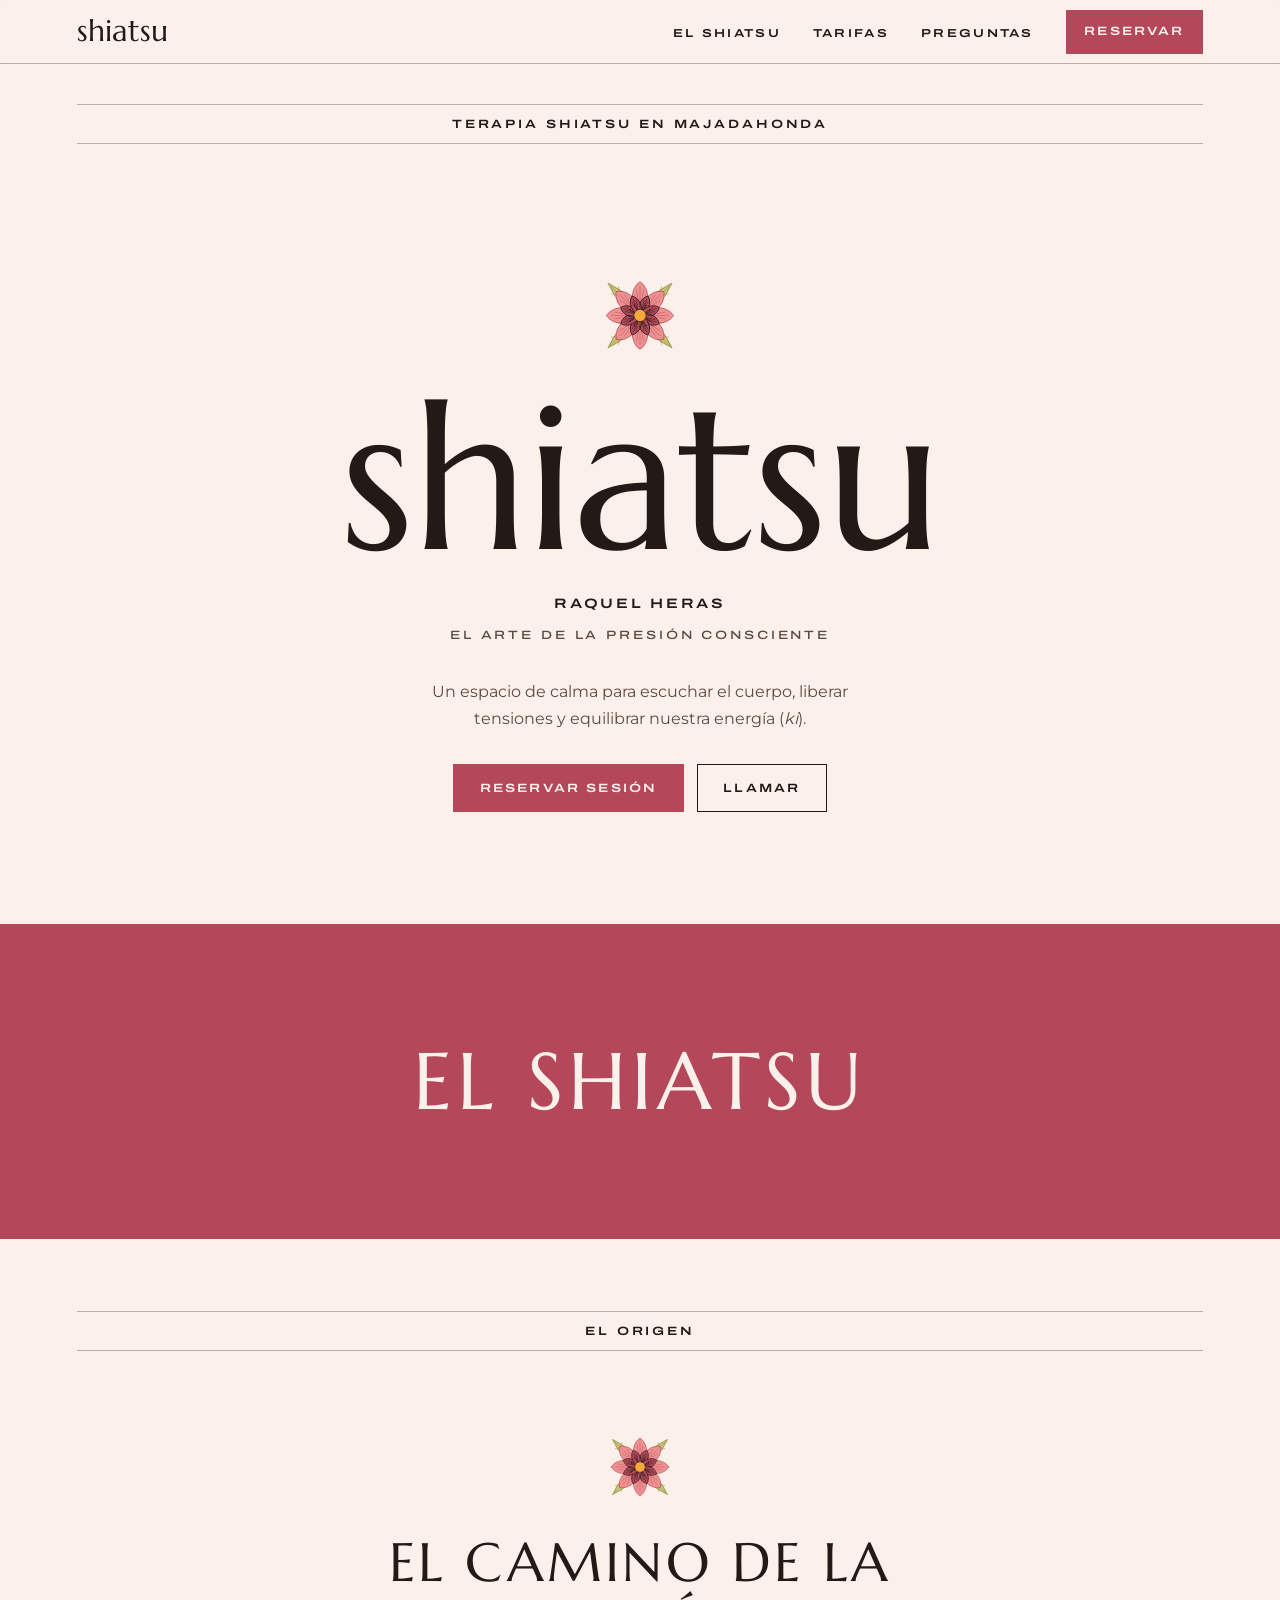
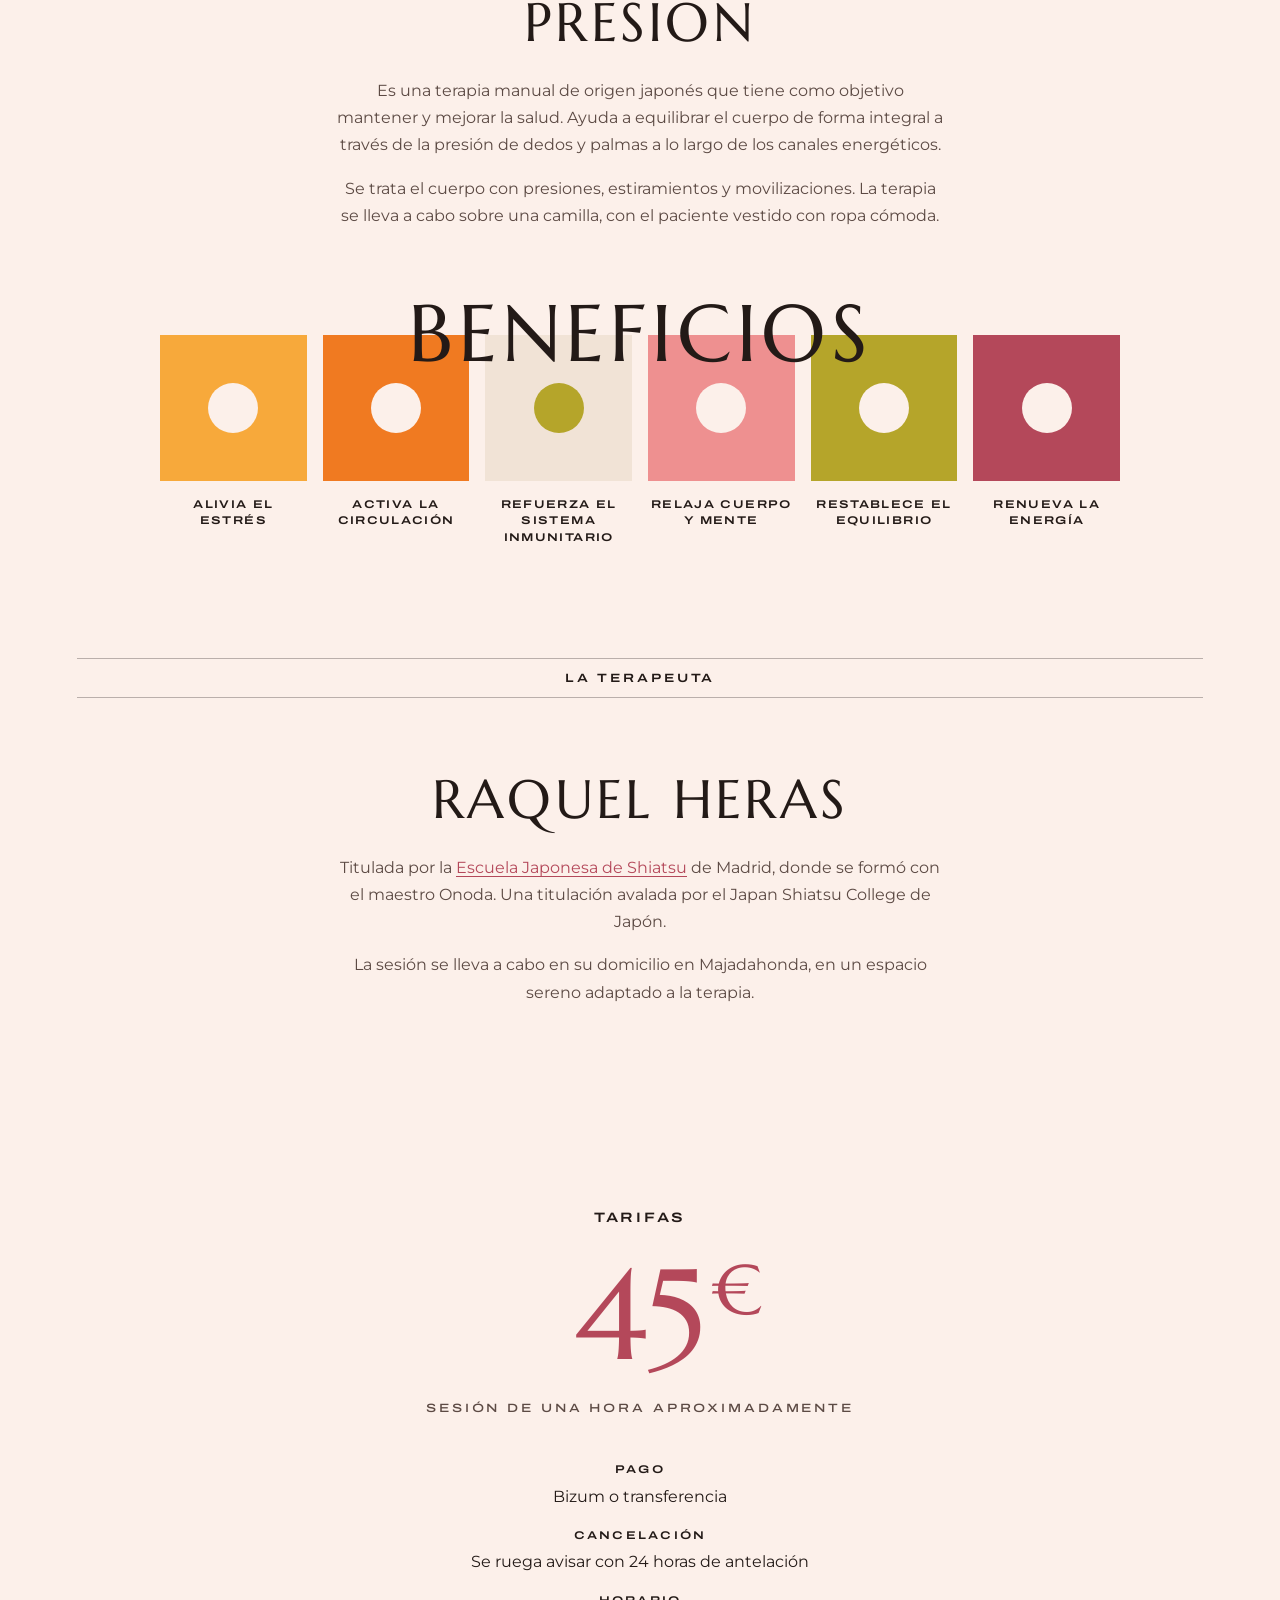
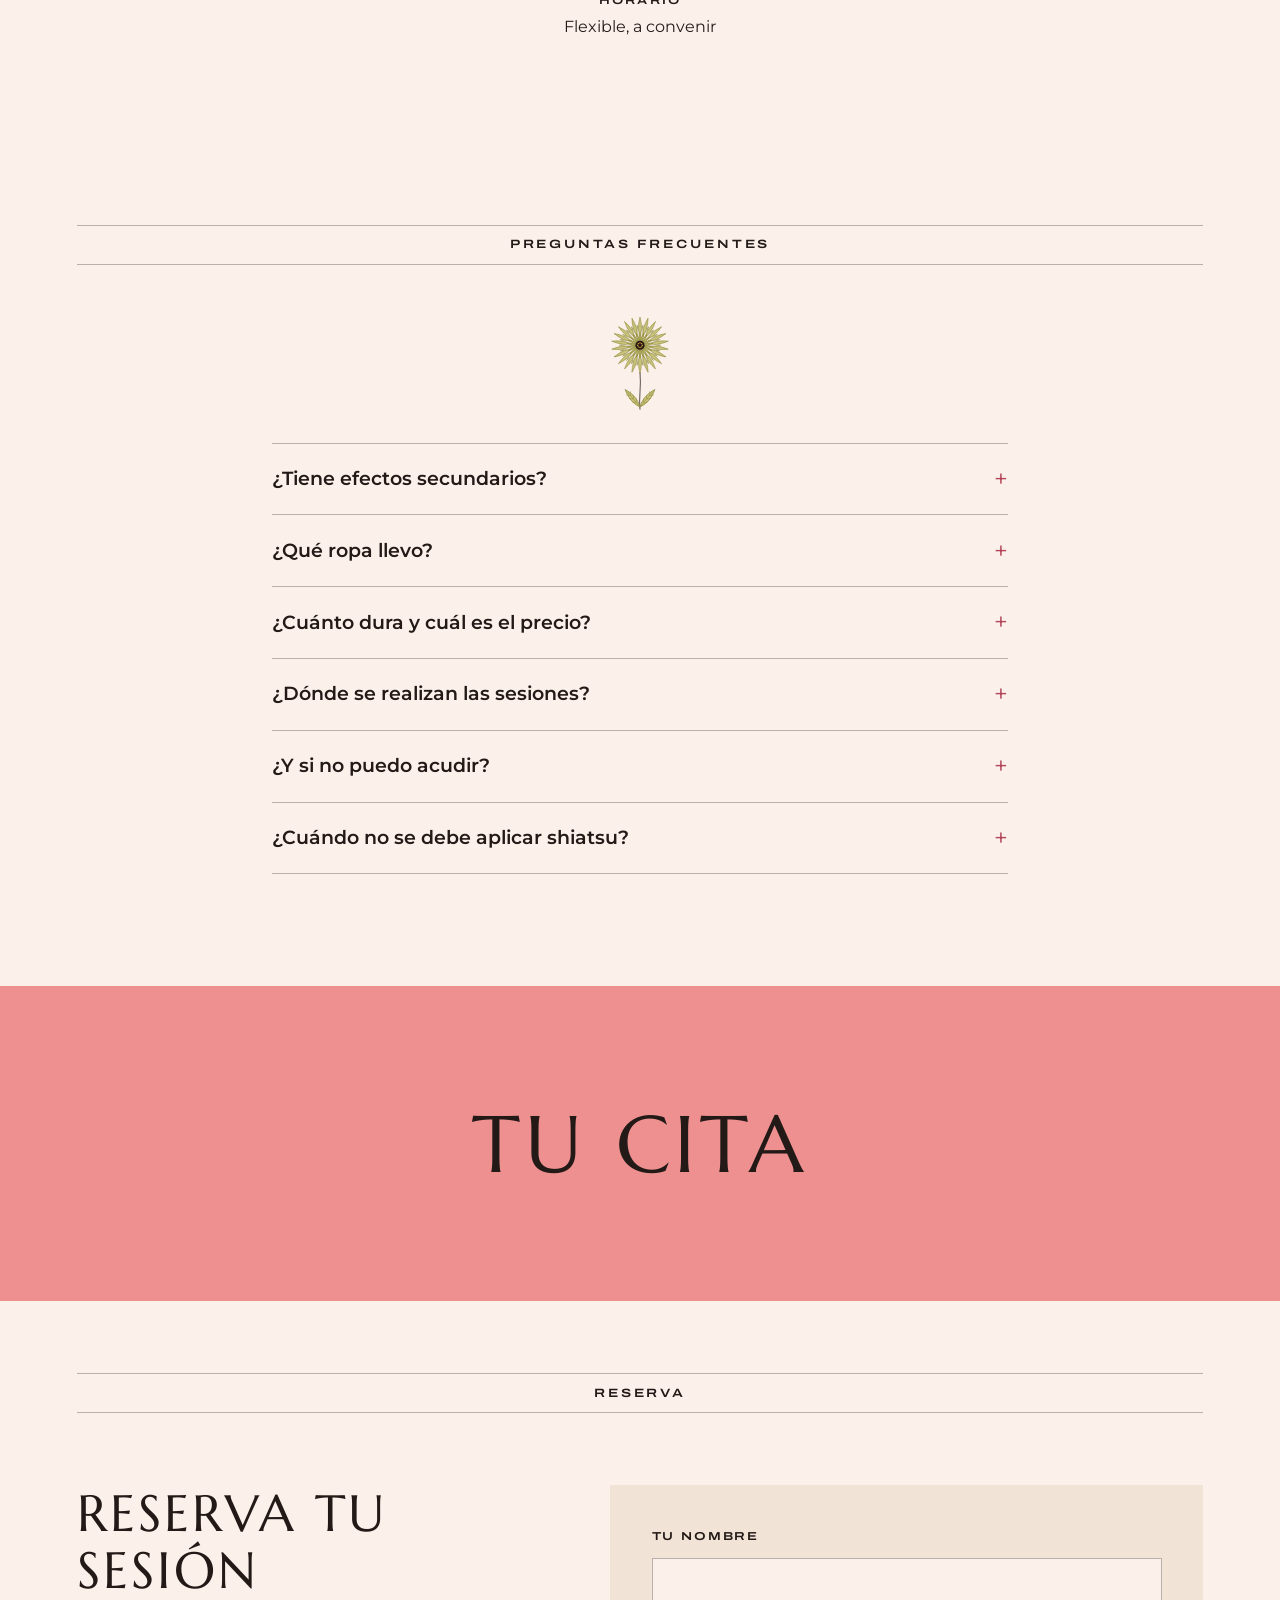
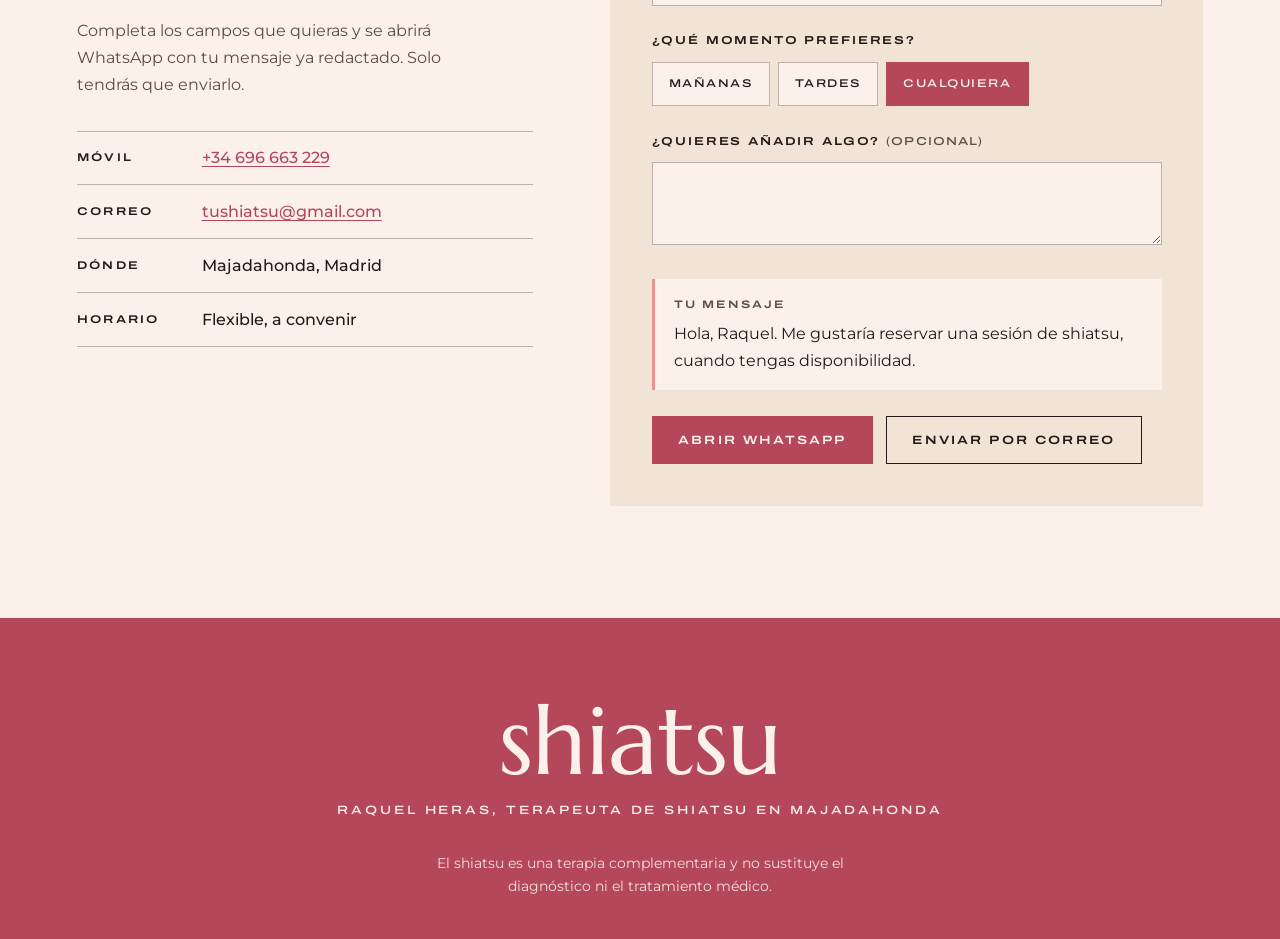
==== commit 3a8ac504: "Update intro, benefits and FAQ; drop body areas from booking form Use Raquel's own description of sh" ====
--- a/index.html
+++ b/index.html
@@ -86,17 +86,17 @@
       <div class="center-copy">
         <img class="ornamento" src="assets/botanica-flor.svg" width="140" height="140" alt="">
         <h2 id="que-es-titulo" class="caps">El camino de la presión</h2>
-        <p>El shiatsu tiene su origen en Japón y bebe de la medicina tradicional oriental. Mediante la presión de los dedos y las palmas sobre los meridianos, los cauces por los que fluye la energía vital o <em>ki</em>, busca restablecer la armonía entre el cuerpo y la mente.</p>
-        <p>Se recibe con ropa cómoda, sobre una camilla de masaje, y cada sesión se adapta a cómo llegas ese día.</p>
+        <p>Es una terapia manual de origen japonés que tiene como objetivo mantener y mejorar la salud. Ayuda a equilibrar el cuerpo de forma integral a través de la presión de dedos y palmas a lo largo de los canales energéticos.</p>
+        <p>Se trata el cuerpo con presiones, estiramientos y movilizaciones. La terapia se lleva a cabo sobre una camilla, con el paciente vestido con ropa cómoda.</p>
       </div>
 
       <div class="combos">
         <h3 class="combos-title caps">Beneficios</h3>
         <ul class="swatches">
-          <li><span class="sw sw-ambar" aria-hidden="true"></span>Serena la mente</li>
+          <li><span class="sw sw-ambar" aria-hidden="true"></span>Alivia el estrés</li>
           <li><span class="sw sw-naranja" aria-hidden="true"></span>Activa la circulación</li>
-          <li><span class="sw sw-crema" aria-hidden="true"></span>Favorece la recuperación</li>
-          <li><span class="sw sw-salmon" aria-hidden="true"></span>Aporta bienestar</li>
+          <li><span class="sw sw-crema" aria-hidden="true"></span>Refuerza el sistema inmunitario</li>
+          <li><span class="sw sw-salmon" aria-hidden="true"></span>Relaja cuerpo y mente</li>
           <li><span class="sw sw-oliva" aria-hidden="true"></span>Restablece el equilibrio</li>
           <li><span class="sw sw-rosa" aria-hidden="true"></span>Renueva la energía</li>
         </ul>
@@ -130,7 +130,7 @@
       <img class="ornamento ornamento-alto" src="assets/botanica-crisantemo.svg" width="100" height="146" alt="">
       <div class="faq-list">
         <details>
-          <summary>¿Es doloroso?</summary>
+          <summary>¿Tiene efectos secundarios?</summary>
           <p>No. El shiatsu no tiene efectos secundarios, porque la presión se modula de modo que produce sensaciones agradables en el cuerpo. Nunca se atraviesa el umbral del dolor agradable, y la presión se armoniza de acuerdo con la zona que se está tratando.</p>
         </details>
         <details>
@@ -186,18 +186,6 @@
             <input id="nombre" name="nombre" type="text" autocomplete="given-name">
           </div>
 
-          <fieldset class="field">
-            <legend>¿Qué te gustaría trabajar?</legend>
-            <div class="chips">
-              <label><input type="checkbox" name="zona" value="cabeza y cuello"><span>Cabeza y cuello</span></label>
-              <label><input type="checkbox" name="zona" value="hombros"><span>Hombros</span></label>
-              <label><input type="checkbox" name="zona" value="espalda alta"><span>Espalda alta</span></label>
-              <label><input type="checkbox" name="zona" value="zona lumbar"><span>Zona lumbar</span></label>
-              <label><input type="checkbox" name="zona" value="brazos y manos"><span>Brazos y manos</span></label>
-              <label><input type="checkbox" name="zona" value="piernas y pies"><span>Piernas y pies</span></label>
-              <label><input type="checkbox" name="zona" value="relajación general"><span>Relajación general</span></label>
-            </div>
-          </fieldset>
 
           <fieldset class="field">
             <legend>¿Qué momento prefieres?</legend>
--- a/styles.css
+++ b/styles.css
@@ -253,7 +253,7 @@
   list-style: none; cursor: pointer; min-height: 48px;
   display: flex; justify-content: space-between; align-items: center; gap: 1rem;
   padding: 1.2rem 0;
-  font-family: var(--display); text-transform: uppercase; letter-spacing: .05em; font-size: clamp(1.25rem, 2.6vw, 1.6rem); line-height: 1.2;
+  font-family: var(--texto); font-weight: 600; font-size: clamp(1.05rem, 2vw, 1.2rem); line-height: 1.35; color: var(--tinta);
 }
 .faq summary::-webkit-details-marker { display: none; }
 .faq summary::after { content: "+"; font-family: var(--texto); font-weight: 400; font-size: 1.5rem; color: var(--rosa); transition: transform .25s ease; }
